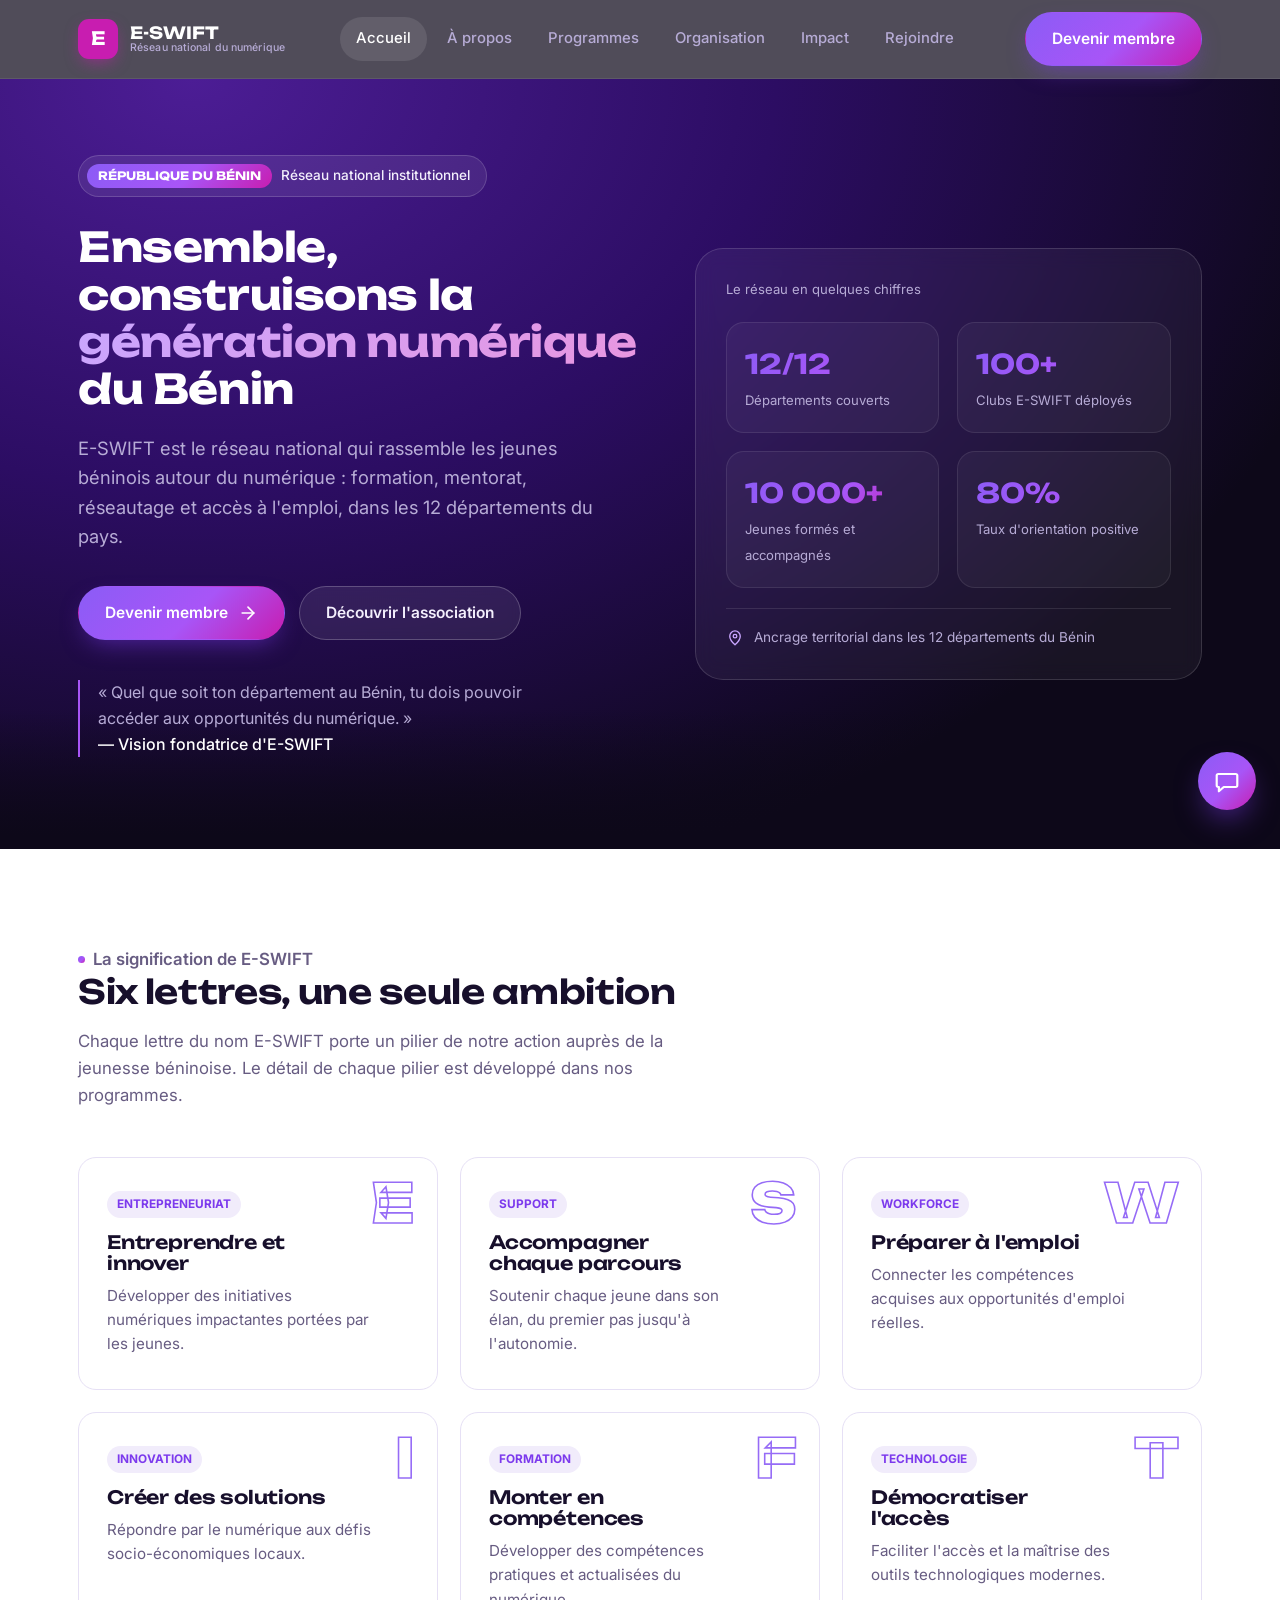
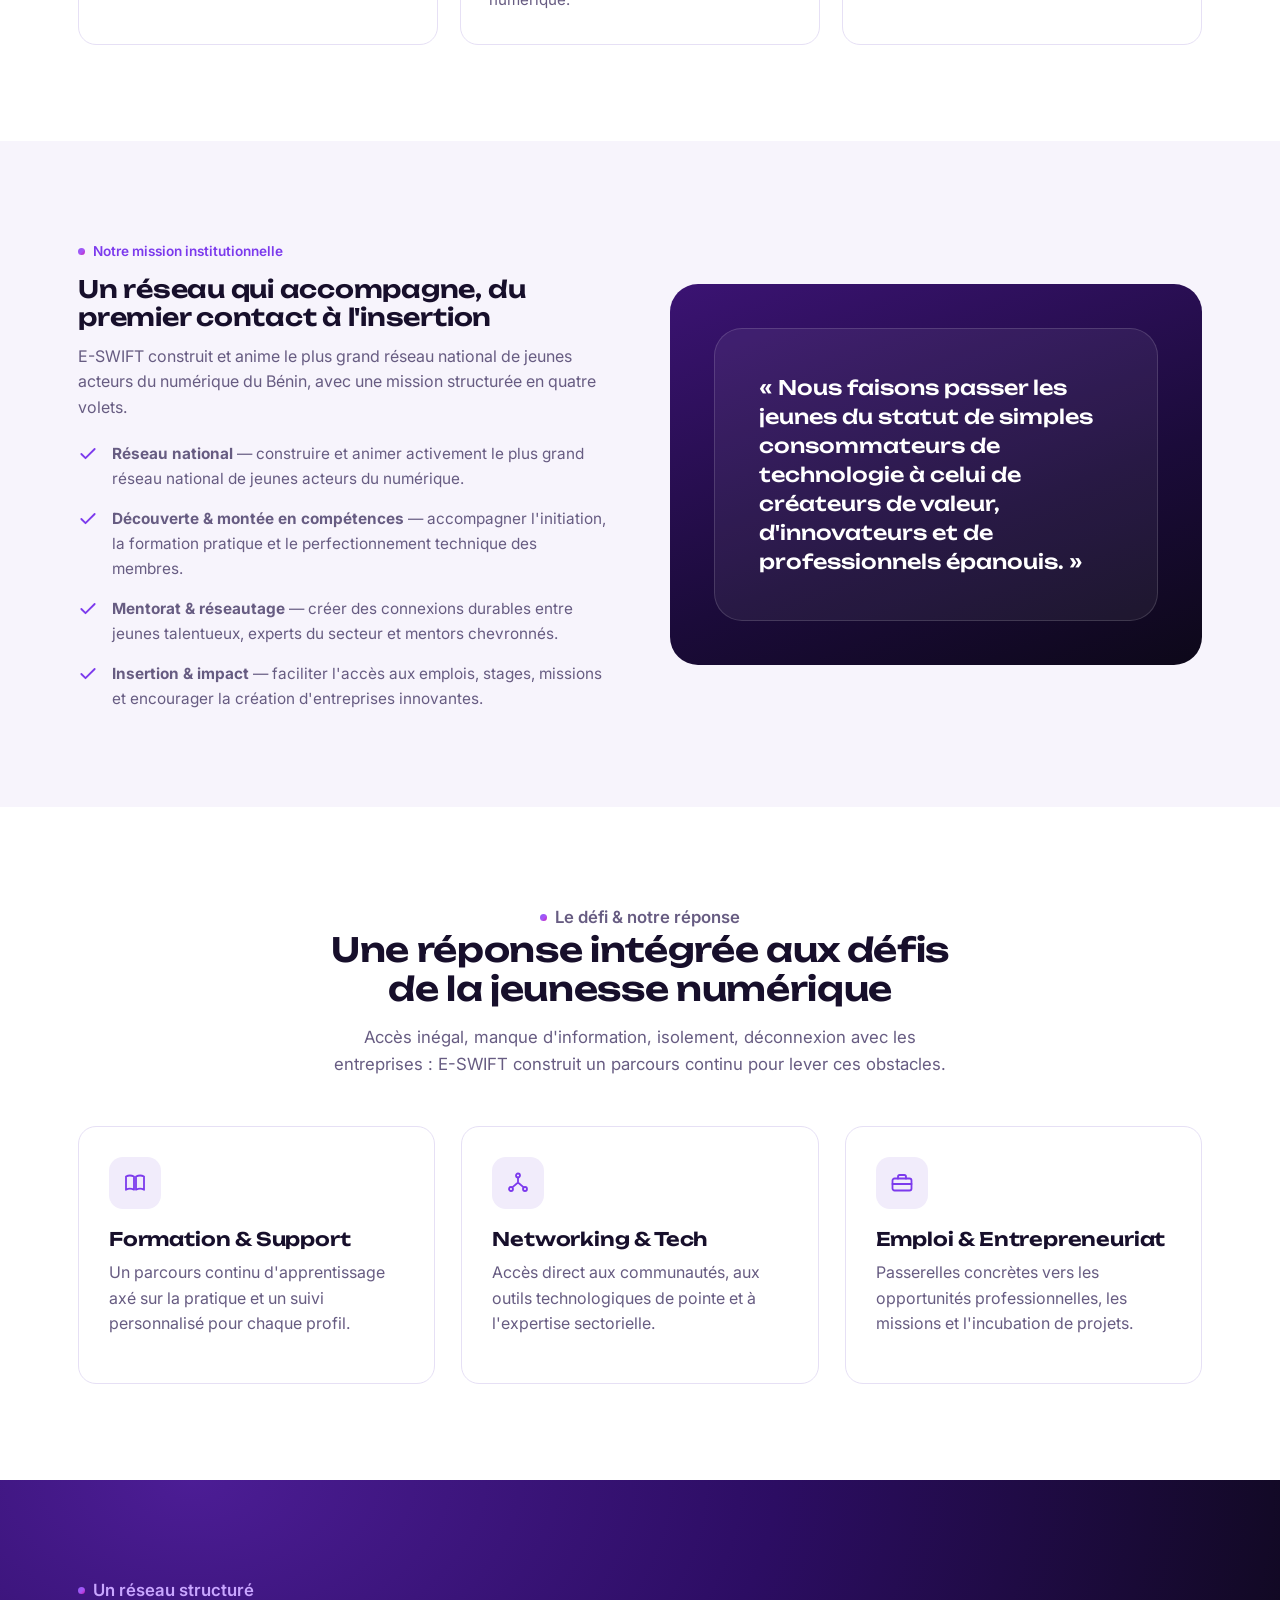
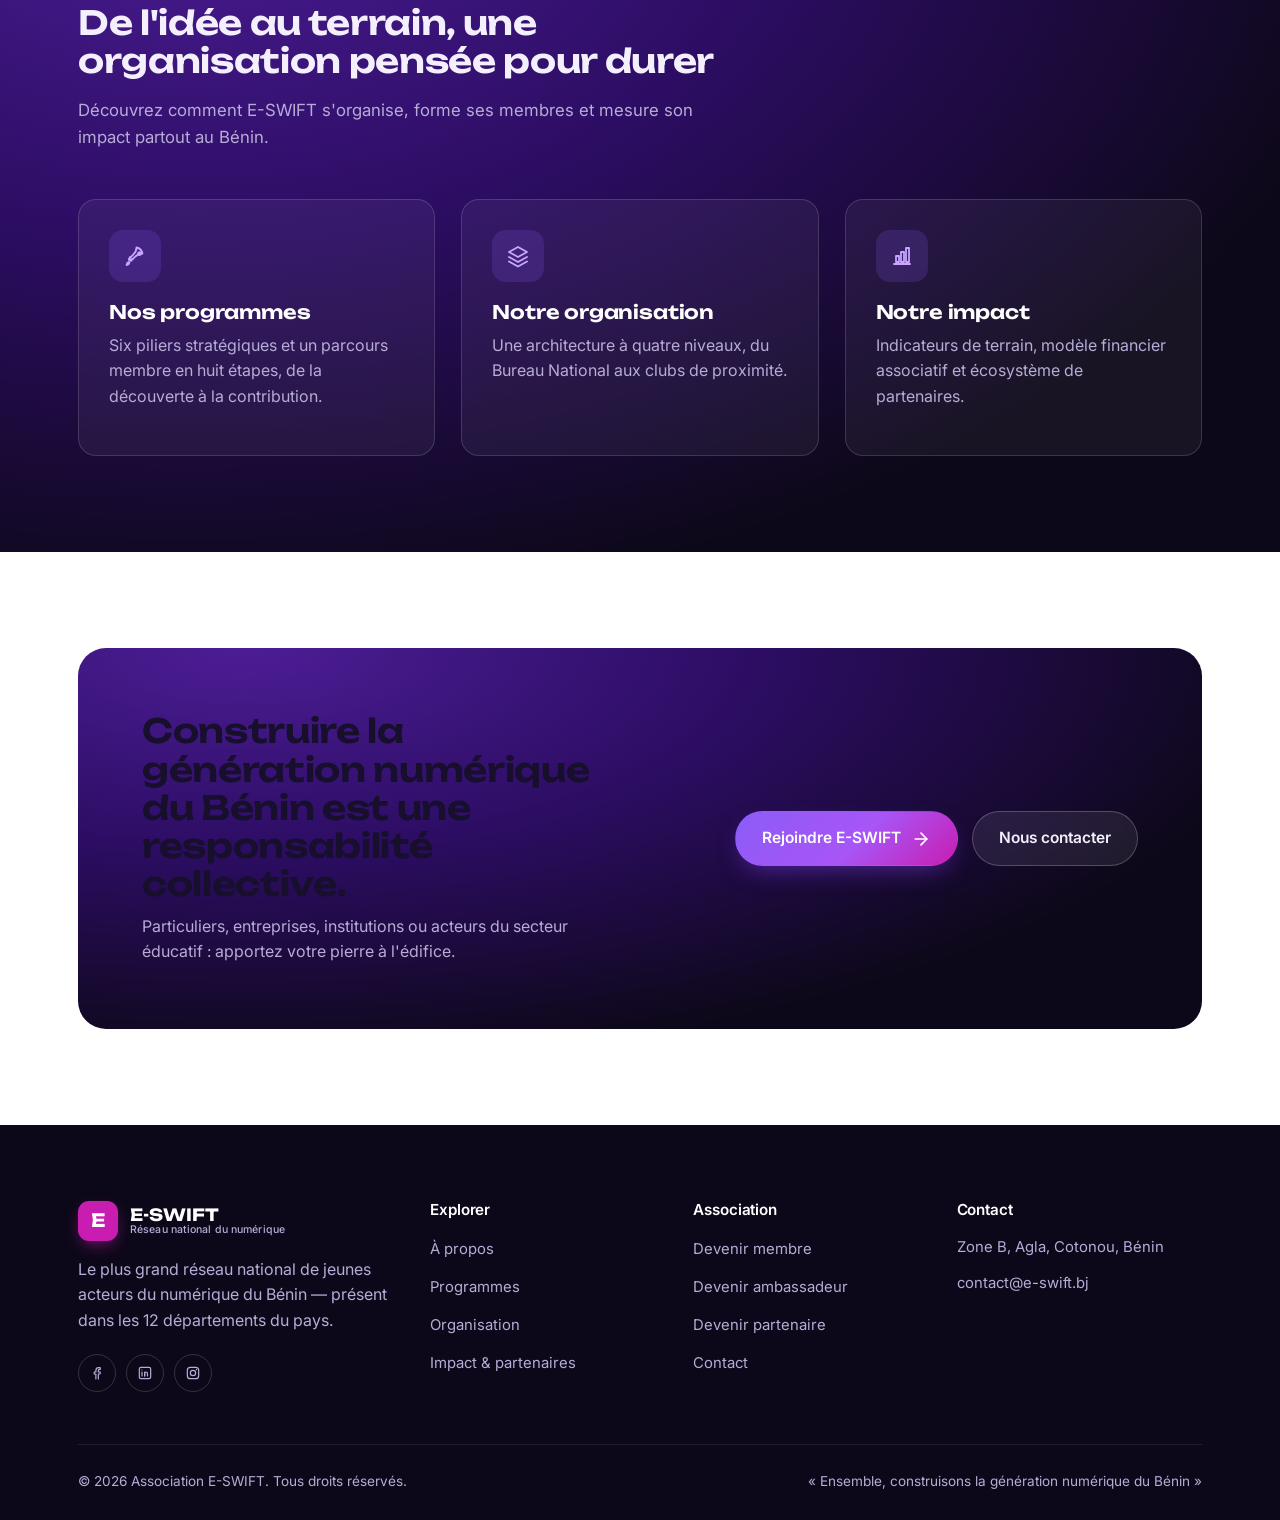
==== index.html @ 9f59d53b "Corrections: footer, contraste, icones, URLs propres, hero, retour-haut, monogrammes E-S-W-I-F-T, wi" ====
<!DOCTYPE html>
<html lang="fr">
<head>
<meta charset="UTF-8">
<meta name="viewport" content="width=device-width, initial-scale=1.0">
<title>Association E-SWIFT — Réseau national des jeunes du numérique au Bénin</title>
<meta name="description" content="E-SWIFT est le réseau national qui rassemble la jeunesse béninoise autour du numérique : formation, mentorat, réseautage et emploi dans les 12 départements du Bénin.">
<link rel="icon" href="data:image/svg+xml,<svg xmlns=%22http://www.w3.org/2000/svg%22 viewBox=%220 0 24 24%22><rect width=%2224%22 height=%2224%22 rx=%226%22 fill=%22%23C81DB0%22/><text x=%2212%22 y=%2217%22 font-size=%2214%22 font-family=%22Arial%22 font-weight=%22bold%22 fill=%22white%22 text-anchor=%22middle%22>E</text></svg>">
<link rel="stylesheet" href="/assets/css/styles.css">
<meta property="og:title" content="Association E-SWIFT — Réseau national des jeunes du numérique au Bénin">
<meta property="og:description" content="E-SWIFT est le réseau national qui rassemble la jeunesse béninoise autour du numérique : formation, mentorat, réseautage et emploi dans les 12 départements du Bénin.">
<meta property="og:type" content="website">
</head>
<body>
<a href="#main" class="skip-link">Aller au contenu</a>
<header class="site-header">
  <div class="container">
    <a href="/" class="brand" aria-label="Association E-SWIFT — accueil">
      <span class="brand-mark">E</span>
      <span class="brand-word">E-SWIFT<span>Réseau national du numérique</span></span>
    </a>
    <nav class="nav-desktop" aria-label="Navigation principale">
      <a href="/" class="active">Accueil</a>
      <a href="/a-propos/">À propos</a>
      <a href="/programmes/">Programmes</a>
      <a href="/organisation/">Organisation</a>
      <a href="/impact/">Impact</a>
      <a href="/rejoindre/">Rejoindre</a>
    </nav>
    <div class="header-actions">
      <a href="/rejoindre/" class="btn btn-primary desktop-only">Devenir membre</a>
      <button class="nav-toggle" aria-label="Ouvrir le menu" aria-expanded="false">
        <svg viewBox="0 0 24 24" fill="none" stroke="currentColor" stroke-width="2" stroke-linecap="round"><line x1="4" y1="7" x2="20" y2="7"/><line x1="4" y1="12" x2="20" y2="12"/><line x1="4" y1="17" x2="20" y2="17"/></svg>
      </button>
    </div>
  </div>
  <nav class="nav-mobile" aria-label="Navigation mobile">
      <a href="/" class="active">Accueil</a>
      <a href="/a-propos/">À propos</a>
      <a href="/programmes/">Programmes</a>
      <a href="/organisation/">Organisation</a>
      <a href="/impact/">Impact</a>
      <a href="/rejoindre/">Rejoindre</a>
      <a href="/rejoindre/" class="btn btn-primary btn-block">Devenir membre</a>
  </nav>
</header>
<main id="main">

<section class="hero">
  <div class="container">
    <div class="hero-inner">
      <div class="reveal is-visible">
        <div class="hero-kicker"><b>RÉPUBLIQUE DU BÉNIN</b> Réseau national institutionnel</div>
        <h1>Ensemble, construisons la <em>génération numérique</em> du Bénin</h1>
        <p class="hero-lede">E-SWIFT est le réseau national qui rassemble les jeunes béninois autour du numérique : formation, mentorat, réseautage et accès à l'emploi, dans les 12 départements du pays.</p>
        <div class="hero-cta">
          <a href="/rejoindre/" class="btn btn-primary">Devenir membre <svg viewBox="0 0 24 24" fill="none" stroke="currentColor" stroke-width="2" stroke-linecap="round" stroke-linejoin="round"><line x1="5" y1="12" x2="19" y2="12"/><polyline points="12 5 19 12 12 19"/></svg></a>
          <a href="/a-propos/" class="btn btn-on-dark">Découvrir l'association</a>
        </div>
        <p class="hero-quote">« Quel que soit ton département au Bénin, tu dois pouvoir accéder aux opportunités du numérique. »<br><strong>— Vision fondatrice d'E-SWIFT</strong></p>
      </div>
      <div class="hero-panel reveal">
        <p class="hero-panel-title">Le réseau en quelques chiffres</p>
        <div class="hero-stats">
          <div class="hero-stat"><b>12/12</b><span>Départements couverts</span></div>
          <div class="hero-stat"><b>100+</b><span>Clubs E-SWIFT déployés</span></div>
          <div class="hero-stat"><b>10 000+</b><span>Jeunes formés et accompagnés</span></div>
          <div class="hero-stat"><b>80%</b><span>Taux d'orientation positive</span></div>
        </div>
        <div class="hero-panel-foot"><svg viewBox="0 0 24 24" fill="none" stroke="currentColor" stroke-width="1.8" stroke-linecap="round" stroke-linejoin="round"><path d="M12 21s-7-6.2-7-11.5A7 7 0 0119 9.5C19 14.8 12 21 12 21z"/><circle cx="12" cy="9.5" r="2.4"/></svg> Ancrage territorial dans les 12 départements du Bénin</div>
      </div>
    </div>
  </div>
</section>

<section class="section-pad">
  <div class="container">
    <div class="section-head reveal">
      <p class="eyebrow">La signification de E-SWIFT</p>
      <h2>Six lettres, une seule ambition</h2>
      <p>Chaque lettre du nom E-SWIFT porte un pilier de notre action auprès de la jeunesse béninoise. Le détail de chaque pilier est développé dans nos programmes.</p>
    </div>
    <div class="pillars-grid">
      <div class="pillar-card reveal"><span class="pillar-letter">E</span><span class="pillar-tag">ENTREPRENEURIAT</span><h3>Entreprendre et innover</h3><p>Développer des initiatives numériques impactantes portées par les jeunes.</p></div>
      <div class="pillar-card reveal"><span class="pillar-letter">S</span><span class="pillar-tag">SUPPORT</span><h3>Accompagner chaque parcours</h3><p>Soutenir chaque jeune dans son élan, du premier pas jusqu'à l'autonomie.</p></div>
      <div class="pillar-card reveal"><span class="pillar-letter">W</span><span class="pillar-tag">WORKFORCE</span><h3>Préparer à l'emploi</h3><p>Connecter les compétences acquises aux opportunités d'emploi réelles.</p></div>
      <div class="pillar-card reveal"><span class="pillar-letter">I</span><span class="pillar-tag">INNOVATION</span><h3>Créer des solutions</h3><p>Répondre par le numérique aux défis socio-économiques locaux.</p></div>
      <div class="pillar-card reveal"><span class="pillar-letter">F</span><span class="pillar-tag">FORMATION</span><h3>Monter en compétences</h3><p>Développer des compétences pratiques et actualisées du numérique.</p></div>
      <div class="pillar-card reveal"><span class="pillar-letter">T</span><span class="pillar-tag">TECHNOLOGIE</span><h3>Démocratiser l'accès</h3><p>Faciliter l'accès et la maîtrise des outils technologiques modernes.</p></div>
    </div>
  </div>
</section>

<section class="section-pad bg-tint">
  <div class="container">
    <div class="feature-row">
      <div class="reveal">
        <p class="eyebrow">Notre mission institutionnelle</p>
        <h2>Un réseau qui accompagne, du premier contact à l'insertion</h2>
        <p class="text-muted">E-SWIFT construit et anime le plus grand réseau national de jeunes acteurs du numérique du Bénin, avec une mission structurée en quatre volets.</p>
        <ul class="feature-list">
          <li><svg viewBox="0 0 24 24" fill="none" stroke="currentColor" stroke-width="2.2" stroke-linecap="round" stroke-linejoin="round"><polyline points="20 6 9 17 4 12"/></svg><span><strong>Réseau national</strong> — construire et animer activement le plus grand réseau national de jeunes acteurs du numérique.</span></li>
          <li><svg viewBox="0 0 24 24" fill="none" stroke="currentColor" stroke-width="2.2" stroke-linecap="round" stroke-linejoin="round"><polyline points="20 6 9 17 4 12"/></svg><span><strong>Découverte &amp; montée en compétences</strong> — accompagner l'initiation, la formation pratique et le perfectionnement technique des membres.</span></li>
          <li><svg viewBox="0 0 24 24" fill="none" stroke="currentColor" stroke-width="2.2" stroke-linecap="round" stroke-linejoin="round"><polyline points="20 6 9 17 4 12"/></svg><span><strong>Mentorat &amp; réseautage</strong> — créer des connexions durables entre jeunes talentueux, experts du secteur et mentors chevronnés.</span></li>
          <li><svg viewBox="0 0 24 24" fill="none" stroke="currentColor" stroke-width="2.2" stroke-linecap="round" stroke-linejoin="round"><polyline points="20 6 9 17 4 12"/></svg><span><strong>Insertion &amp; impact</strong> — faciliter l'accès aux emplois, stages, missions et encourager la création d'entreprises innovantes.</span></li>
        </ul>
      </div>
      <div class="feature-visual reveal">
        <div class="callout" style="background:rgba(255,255,255,.06); border-color:rgba(255,255,255,.14);">
          <blockquote style="color:#fff;">« Nous faisons passer les jeunes du statut de simples consommateurs de technologie à celui de créateurs de valeur, d'innovateurs et de professionnels épanouis. »</blockquote>
        </div>
      </div>
    </div>
  </div>
</section>

<section class="section-pad">
  <div class="container">
    <div class="section-head center reveal" style="margin-left:auto;margin-right:auto;">
      <p class="eyebrow">Le défi &amp; notre réponse</p>
      <h2>Une réponse intégrée aux défis de la jeunesse numérique</h2>
      <p>Accès inégal, manque d'information, isolement, déconnexion avec les entreprises : E-SWIFT construit un parcours continu pour lever ces obstacles.</p>
    </div>
    <div class="grid grid-3">
      <div class="card reveal">
        <div class="icon-tile" style="background:var(--paper-tint-2);color:var(--violet);"><svg viewBox="0 0 24 24" fill="none" stroke="currentColor" stroke-width="1.8" stroke-linecap="round" stroke-linejoin="round"><path d="M3 5.5c2.4-1.3 5.3-1.3 8 0v13.2c-2.7-1.3-5.6-1.3-8 0V5.5z"/><path d="M21 5.5c-2.4-1.3-5.3-1.3-8 0v13.2c2.7-1.3 5.6-1.3 8 0V5.5z"/></svg></div>
        <h3>Formation &amp; Support</h3>
        <p class="text-muted">Un parcours continu d'apprentissage axé sur la pratique et un suivi personnalisé pour chaque profil.</p>
      </div>
      <div class="card reveal">
        <div class="icon-tile" style="background:var(--paper-tint-2);color:var(--violet);"><svg viewBox="0 0 24 24" fill="none" stroke="currentColor" stroke-width="1.8" stroke-linecap="round" stroke-linejoin="round"><circle cx="12" cy="4.5" r="2"/><circle cx="5" cy="18" r="2"/><circle cx="19" cy="18" r="2"/><path d="M12 6.5v5M12 11.5L6.3 16.4M12 11.5l5.7 4.9"/></svg></div>
        <h3>Networking &amp; Tech</h3>
        <p class="text-muted">Accès direct aux communautés, aux outils technologiques de pointe et à l'expertise sectorielle.</p>
      </div>
      <div class="card reveal">
        <div class="icon-tile" style="background:var(--paper-tint-2);color:var(--violet);"><svg viewBox="0 0 24 24" fill="none" stroke="currentColor" stroke-width="1.8" stroke-linecap="round" stroke-linejoin="round"><rect x="2.5" y="7.5" width="19" height="12" rx="2"/><path d="M8 7.5V5.8A1.8 1.8 0 019.8 4h4.4A1.8 1.8 0 0116 5.8V7.5"/><line x1="2.5" y1="13" x2="21.5" y2="13"/></svg></div>
        <h3>Emploi &amp; Entrepreneuriat</h3>
        <p class="text-muted">Passerelles concrètes vers les opportunités professionnelles, les missions et l'incubation de projets.</p>
      </div>
    </div>
  </div>
</section>

<section class="section-pad bg-dark">
  <div class="container">
    <div class="section-head on-dark reveal">
      <p class="eyebrow">Un réseau structuré</p>
      <h2>De l'idée au terrain, une organisation pensée pour durer</h2>
      <p>Découvrez comment E-SWIFT s'organise, forme ses membres et mesure son impact partout au Bénin.</p>
    </div>
    <div class="grid grid-3">
      <a href="/programmes/" class="card reveal" style="background:rgba(255,255,255,.05); border-color:rgba(255,255,255,.14);">
        <div class="icon-tile" style="background:rgba(139,92,246,.18); color:#C9A6FF;"><svg viewBox="0 0 24 24" fill="none" stroke="currentColor" stroke-width="1.8" stroke-linecap="round" stroke-linejoin="round"><path d="M13.5 3.5c3 .6 5.4 3 6 6-2.7 0-5.2 1-7.3 3.1L8 16.8l-2-2 4.2-4.2C12.4 8.6 13.5 6 13.5 3.5z"/><path d="M9 15l-3 1 1-3M15.5 8.5a1.4 1.4 0 102 2 1.4 1.4 0 00-2-2z"/><path d="M6 18c-1.3.3-2.2 1.4-2.5 3 1.6-.3 2.7-1.2 3-2.5"/></svg></div>
        <h3 style="color:#fff;">Nos programmes</h3>
        <p style="color:var(--text-on-dark-muted);">Six piliers stratégiques et un parcours membre en huit étapes, de la découverte à la contribution.</p>
      </a>
      <a href="/organisation/" class="card reveal" style="background:rgba(255,255,255,.05); border-color:rgba(255,255,255,.14);">
        <div class="icon-tile" style="background:rgba(139,92,246,.18); color:#C9A6FF;"><svg viewBox="0 0 24 24" fill="none" stroke="currentColor" stroke-width="1.8" stroke-linecap="round" stroke-linejoin="round"><polygon points="12 3 21 8 12 13 3 8 12 3"/><polyline points="3 13 12 18 21 13"/><polyline points="3 17.5 12 22.5 21 17.5"/></svg></div>
        <h3 style="color:#fff;">Notre organisation</h3>
        <p style="color:var(--text-on-dark-muted);">Une architecture à quatre niveaux, du Bureau National aux clubs de proximité.</p>
      </a>
      <a href="/impact/" class="card reveal" style="background:rgba(255,255,255,.05); border-color:rgba(255,255,255,.14);">
        <div class="icon-tile" style="background:rgba(139,92,246,.18); color:#C9A6FF;"><svg viewBox="0 0 24 24" fill="none" stroke="currentColor" stroke-width="1.8" stroke-linecap="round" stroke-linejoin="round"><line x1="4" y1="20" x2="20" y2="20"/><rect x="6" y="12" width="3" height="6"/><rect x="11" y="8" width="3" height="10"/><rect x="16" y="4" width="3" height="14"/></svg></div>
        <h3 style="color:#fff;">Notre impact</h3>
        <p style="color:var(--text-on-dark-muted);">Indicateurs de terrain, modèle financier associatif et écosystème de partenaires.</p>
      </a>
    </div>
  </div>
</section>

<section class="section-pad">
  <div class="container">
    <div class="cta-band reveal">
      <div>
        <h3>Construire la génération numérique du Bénin est une responsabilité collective.</h3>
        <p>Particuliers, entreprises, institutions ou acteurs du secteur éducatif : apportez votre pierre à l'édifice.</p>
      </div>
      <div class="cta-actions">
        <a href="/rejoindre/" class="btn btn-primary">Rejoindre E-SWIFT <svg viewBox="0 0 24 24" fill="none" stroke="currentColor" stroke-width="2" stroke-linecap="round" stroke-linejoin="round"><line x1="5" y1="12" x2="19" y2="12"/><polyline points="12 5 19 12 12 19"/></svg></a>
        <a href="/rejoindre/#contact" class="btn btn-on-dark">Nous contacter</a>
      </div>
    </div>
  </div>
</section>

</main>
<footer class="site-footer">
  <div class="container">
    <div class="footer-grid">
      <div class="footer-brand">
        <div class="brand">
          <span class="brand-mark">E</span>
          <span class="brand-word">E-SWIFT<span>Réseau national du numérique</span></span>
        </div>
        <p>Le plus grand réseau national de jeunes acteurs du numérique du Bénin — présent dans les 12 départements du pays.</p>
        <div class="footer-social">
          <a href="#" aria-label="Facebook"><svg viewBox="0 0 24 24" fill="none" stroke="currentColor" stroke-width="1.8" stroke-linecap="round" stroke-linejoin="round"><path d="M14 21v-7.5h2.5l.5-3H14V8.2c0-1 .3-1.7 1.8-1.7H17V4.1c-.3 0-1.3-.1-2.5-.1-2.5 0-4.2 1.5-4.2 4.3v2.2H7.8v3H10.3V21"/></svg></a>
          <a href="#" aria-label="LinkedIn"><svg viewBox="0 0 24 24" fill="none" stroke="currentColor" stroke-width="1.8" stroke-linecap="round" stroke-linejoin="round"><rect x="3.5" y="3.5" width="17" height="17" rx="2.5"/><line x1="7.5" y1="10.5" x2="7.5" y2="16.5"/><circle cx="7.5" cy="7.3" r=".2" fill="currentColor"/><path d="M11.5 16.5v-3.6c0-1.5.9-2.4 2.2-2.4s2 .9 2 2.4v3.6"/><line x1="11.5" y1="10.5" x2="11.5" y2="16.5"/></svg></a>
          <a href="#" aria-label="Instagram"><svg viewBox="0 0 24 24" fill="none" stroke="currentColor" stroke-width="1.8"><rect x="3.5" y="3.5" width="17" height="17" rx="4.5"/><circle cx="12" cy="12" r="4"/><circle cx="17.2" cy="6.8" r="1" fill="currentColor" stroke="none"/></svg></a>
        </div>
      </div>
      <div class="footer-col">
        <h4>Explorer</h4>
        <ul>
          <li><a href="/a-propos/">À propos</a></li>
          <li><a href="/programmes/">Programmes</a></li>
          <li><a href="/organisation/">Organisation</a></li>
          <li><a href="/impact/">Impact &amp; partenaires</a></li>
        </ul>
      </div>
      <div class="footer-col">
        <h4>Association</h4>
        <ul>
          <li><a href="/rejoindre/">Devenir membre</a></li>
          <li><a href="/rejoindre/#ambassadeur">Devenir ambassadeur</a></li>
          <li><a href="/rejoindre/#partenaires">Devenir partenaire</a></li>
          <li><a href="/rejoindre/#contact">Contact</a></li>
        </ul>
      </div>
      <div class="footer-col">
        <h4>Contact</h4>
        <ul>
          <li class="muted">Zone B, Agla, Cotonou, Bénin</li>
          <li class="muted">contact@e-swift.bj</li>
        </ul>
      </div>
    </div>
    <div class="footer-bottom">
      <span>© <span data-year></span> Association E-SWIFT. Tous droits réservés.</span>
      <span>« Ensemble, construisons la génération numérique du Bénin »</span>
    </div>
  </div>
</footer>
<button id="back-to-top" class="back-to-top" aria-label="Retour en haut de page">
  <svg viewBox="0 0 24 24" fill="none" stroke="currentColor" stroke-width="2.2" stroke-linecap="round" stroke-linejoin="round"><line x1="12" y1="19" x2="12" y2="5"/><polyline points="6 11 12 5 18 11"/></svg>
</button>
<button id="support-launcher" class="support-launcher" aria-label="Ouvrir l'assistant du site" aria-expanded="false">
  <svg viewBox="0 0 24 24" fill="none" stroke="currentColor" stroke-width="2" stroke-linecap="round" stroke-linejoin="round"><path d="M4 5.5h16a1.5 1.5 0 011.5 1.5v9a1.5 1.5 0 01-1.5 1.5H9l-4.5 4v-4H4A1.5 1.5 0 012.5 16V7A1.5 1.5 0 014 5.5z"/></svg>
</button>
<div id="support-panel" class="support-panel" role="dialog" aria-label="Assistant du site E-SWIFT">
  <div class="support-head">
    <span class="brand-mark">E</span>
    <div>
      <div class="support-head-title">Assistant E-SWIFT</div>
      <div class="support-head-sub">Propulsé par Claude · répond sur le site</div>
    </div>
    <button id="support-close" class="support-close" aria-label="Fermer l'assistant">
      <svg viewBox="0 0 24 24" fill="none" stroke="currentColor" stroke-width="2.4" stroke-linecap="round"><line x1="5" y1="5" x2="19" y2="19"/><line x1="19" y1="5" x2="5" y2="19"/></svg>
    </button>
  </div>
  <div id="support-body" class="support-body">
    <div class="support-msg bot">Bonjour ! Je suis l'assistant du site E-SWIFT. Posez-moi vos questions sur l'association, les programmes ou l'adhésion.</div>
  </div>
  <form id="support-form" class="support-foot">
    <input id="support-input" type="text" placeholder="Écrivez votre question…" autocomplete="off">
    <button type="submit" class="support-send" aria-label="Envoyer">
      <svg viewBox="0 0 24 24" fill="none" stroke="currentColor" stroke-width="2.2" stroke-linecap="round" stroke-linejoin="round"><line x1="4" y1="12" x2="20" y2="12"/><polyline points="14 6 20 12 14 18"/></svg>
    </button>
  </form>
</div>
<script src="/assets/js/main.js"></script>
</body>
</html>
---- assets/css/styles.css ----
/* ===================================================================
   ASSOCIATION E-SWIFT — Design system
   Palette dérivée de l'identité existante (dégradé violet/pourpre des
   supports officiels + magenta du logo). Typo : Unbounded (display)
   + Inter (texte courant).
=================================================================== */

@import url('https://fonts.googleapis.com/css2?family=Unbounded:wght@500;600;700;800&family=Inter:wght@400;500;600;700;800&display=swap');

:root{
  /* Brand */
  --ink:            #0D0819;
  --ink-soft:       #150E29;
  --ink-line:       #2A2145;
  --violet:         #7C3AED;
  --violet-2:       #8B5CF6;
  --purple:         #A855F7;
  --magenta:        #C81DB0;

  /* Surfaces */
  --paper:          #FFFFFF;
  --paper-tint:     #F7F4FC;
  --paper-tint-2:   #F1ECFB;
  --line:           #E6E0F5;

  /* Text */
  --text:           #170F2B;
  --text-muted:     #675C82;
  --text-on-dark:   #F3EFFC;
  --text-on-dark-muted: #B7ACD6;

  /* Gradients */
  --grad-brand: linear-gradient(135deg, var(--violet-2) 0%, var(--purple) 55%, var(--magenta) 100%);
  --grad-dark:  radial-gradient(120% 140% at 15% 0%, #4C1D95 0%, #2C0D63 38%, #0D0819 78%);
  --grad-dark-2: linear-gradient(160deg, #3B1373 0%, #1B0B3A 60%, #0D0819 100%);

  /* Shape / motion */
  --radius-s: 10px;
  --radius-m: 18px;
  --radius-l: 28px;
  --ease: cubic-bezier(.22,.61,.36,1);

  --container: 1180px;
}

*, *::before, *::after{ box-sizing: border-box; }
html{ scroll-behavior: smooth; }

@media (prefers-reduced-motion: reduce){
  html{ scroll-behavior: auto; }
  *, *::before, *::after{ animation-duration: 0.001ms !important; animation-iteration-count: 1 !important; transition-duration: 0.001ms !important; }
}

body{
  margin: 0;
  font-family: 'Inter', -apple-system, BlinkMacSystemFont, 'Segoe UI', sans-serif;
  color: var(--text);
  background: var(--paper);
  line-height: 1.6;
  -webkit-font-smoothing: antialiased;
}

h1,h2,h3,h4{
  font-family: 'Unbounded', 'Inter', sans-serif;
  line-height: 1.15;
  margin: 0 0 .5em;
  letter-spacing: -0.01em;
  color: var(--text);
}
h1{ font-weight: 700; }
h2{ font-weight: 600; }
h3{ font-weight: 600; }

p{ margin: 0 0 1em; }
a{ color: inherit; text-decoration: none; }
img{ max-width: 100%; display: block; }
svg{ max-width: 100%; }
ul{ margin:0; padding:0; list-style:none; }
button{ font-family: inherit; }

.container{
  width: 100%;
  max-width: var(--container);
  margin: 0 auto;
  padding: 0 28px;
}

::selection{ background: var(--purple); color: #fff; }

:focus-visible{
  outline: 2px solid var(--violet-2);
  outline-offset: 3px;
  border-radius: 4px;
}

/* ---------- Type scale ---------- */
.eyebrow{
  display: inline-flex;
  align-items: center;
  gap: 8px;
  font-family: 'Inter', sans-serif;
  font-weight: 600;
  font-size: .85rem;
  color: var(--violet);
  margin-bottom: 14px;
}
.eyebrow::before{
  content: "";
  width: 7px; height: 7px;
  border-radius: 50%;
  background: var(--grad-brand);
  flex: none;
}

.section-head{
  max-width: 640px;
  margin-bottom: 48px;
}
.section-head.center{ margin-left: auto; margin-right: auto; text-align: center; }
.section-head h2{ font-size: clamp(1.8rem, 2.6vw, 2.5rem); }
.section-head p{ color: var(--text-muted); font-size: 1.05rem; margin: 0; }

.section-head.on-dark h2{ color: var(--text-on-dark); }
.section-head.on-dark p{ color: var(--text-on-dark-muted); }
.section-head.on-dark .eyebrow{ color: #C9A6FF; }

section{ position: relative; }
.section-pad{ padding: 96px 0; }
@media (max-width: 720px){ .section-pad{ padding: 64px 0; } }

.bg-tint{ background: var(--paper-tint); }
.bg-dark{ background: var(--grad-dark); color: var(--text-on-dark); }
.bg-dark2{ background: var(--grad-dark-2); color: var(--text-on-dark); }

/* ---------- Buttons ---------- */
.btn{
  display: inline-flex;
  align-items: center;
  justify-content: center;
  gap: 10px;
  padding: 14px 26px;
  border-radius: 999px;
  font-weight: 600;
  font-size: .97rem;
  border: 1px solid transparent;
  cursor: pointer;
  transition: transform .25s var(--ease), box-shadow .25s var(--ease), background .25s var(--ease), color .25s var(--ease), border-color .25s var(--ease);
  white-space: nowrap;
}
.btn-primary{
  background: var(--grad-brand);
  color: #fff;
  box-shadow: 0 10px 24px -8px rgba(124,58,237,.55);
}
.btn-primary:hover{ transform: translateY(-2px); box-shadow: 0 14px 30px -8px rgba(124,58,237,.65); }

.btn-ghost{
  background: transparent;
  color: var(--text);
  border-color: var(--line);
}
.btn-ghost:hover{ border-color: var(--violet-2); color: var(--violet); }

.btn-on-dark{
  background: rgba(255,255,255,.08);
  color: var(--text-on-dark);
  border-color: rgba(255,255,255,.22);
  backdrop-filter: blur(6px);
}
.btn-on-dark:hover{ background: rgba(255,255,255,.16); border-color: rgba(255,255,255,.4); }

.btn-block{ width: 100%; }
.btn svg{ width: 16px; height: 16px; flex: none; }

/* Filet de sécurité global : toute icône SVG non explicitement dimensionnée
   ailleurs reste petite plutôt que de s'étirer à pleine largeur. */
svg:not([width]){ width: 20px; height: 20px; }

/* =========================================================
   HEADER
========================================================= */
.site-header{
  position: sticky;
  top: 0;
  z-index: 100;
  background: rgba(13,8,25,.72);
  backdrop-filter: blur(14px) saturate(140%);
  border-bottom: 1px solid rgba(255,255,255,.08);
}
.site-header .container{
  display: flex;
  align-items: center;
  justify-content: space-between;
  height: 78px;
}

.brand{
  display: flex;
  align-items: center;
  gap: 12px;
}
.brand-mark{
  width: 40px; height: 40px;
  border-radius: 11px;
  background: var(--magenta);
  color: #fff;
  display: grid;
  place-items: center;
  font-family: 'Unbounded', sans-serif;
  font-weight: 700;
  font-size: 1.15rem;
  flex: none;
  box-shadow: 0 6px 16px -4px rgba(200,29,176,.6);
}
.brand-word{
  font-family: 'Unbounded', sans-serif;
  font-weight: 700;
  font-size: 1.05rem;
  color: #fff;
  line-height: 1.1;
}
.brand-word span{
  display: block;
  font-family: 'Inter', sans-serif;
  font-weight: 500;
  font-size: .66rem;
  color: var(--text-on-dark-muted);
  letter-spacing: .01em;
}

.nav-desktop{
  display: flex;
  align-items: center;
  gap: 4px;
}
.nav-desktop a{
  padding: 10px 16px;
  border-radius: 999px;
  font-size: .93rem;
  font-weight: 500;
  color: var(--text-on-dark-muted);
  transition: background .2s var(--ease), color .2s var(--ease);
}
.nav-desktop a:hover{ color: #fff; background: rgba(255,255,255,.08); }
.nav-desktop a.active{ color: #fff; background: rgba(255,255,255,.1); }

.header-actions{ display: flex; align-items: center; gap: 10px; }

.nav-toggle{
  display: none;
  width: 44px; height: 44px;
  border-radius: 10px;
  border: 1px solid rgba(255,255,255,.2);
  background: rgba(255,255,255,.06);
  color: #fff;
  align-items: center;
  justify-content: center;
  cursor: pointer;
}
.nav-toggle svg{ width: 20px; height: 20px; }

.nav-mobile{
  display: none;
  flex-direction: column;
  gap: 2px;
  padding: 10px 28px 22px;
  background: var(--ink);
  border-bottom: 1px solid rgba(255,255,255,.08);
}
.nav-mobile a{
  padding: 13px 6px;
  font-size: 1rem;
  color: var(--text-on-dark-muted);
  border-bottom: 1px solid rgba(255,255,255,.06);
}
.nav-mobile a.active, .nav-mobile a:hover{ color: #fff; }
.nav-mobile .btn{ margin-top: 14px; }

body.nav-open .nav-mobile{ display: flex; }

@media (max-width: 940px){
  .nav-desktop{ display: none; }
  .header-actions .btn-primary.desktop-only{ display: none; }
  .nav-toggle{ display: inline-flex; }
}

/* =========================================================
   FOOTER
========================================================= */
.site-footer{
  background: var(--ink);
  color: var(--text-on-dark-muted);
  padding: 76px 0 28px;
}
.footer-grid{
  display: grid;
  grid-template-columns: 1.4fr 1fr 1fr 1.1fr;
  gap: 40px;
  padding-bottom: 52px;
  border-bottom: 1px solid rgba(255,255,255,.09);
}
.footer-brand p{ color: var(--text-on-dark-muted); max-width: 320px; margin-top: 16px; }
.footer-social{ display: flex; gap: 10px; margin-top: 20px; }
.footer-social a{
  width: 38px; height: 38px;
  border-radius: 50%;
  border: 1px solid rgba(255,255,255,.16);
  display: grid; place-items: center;
  transition: background .2s var(--ease), border-color .2s var(--ease);
}
.footer-social a:hover{ background: rgba(255,255,255,.1); border-color: rgba(255,255,255,.3); }
.footer-social svg{ width: 16px; height: 16px; }

.footer-col h4{
  color: #fff;
  font-family: 'Inter', sans-serif;
  font-weight: 600;
  font-size: .95rem;
  margin-bottom: 18px;
}
.footer-col ul{ display: flex; flex-direction: column; gap: 12px; }
.footer-col a{ font-size: .93rem; transition: color .2s; }
.footer-col a:hover{ color: #fff; }
.footer-col li.muted{ font-size: .93rem; }

.footer-bottom{
  display: flex;
  justify-content: space-between;
  align-items: center;
  flex-wrap: wrap;
  gap: 12px;
  padding-top: 26px;
  font-size: .85rem;
}

@media (max-width: 860px){
  .footer-grid{ grid-template-columns: 1fr 1fr; }
}
@media (max-width: 560px){
  .footer-grid{ grid-template-columns: 1fr; gap: 32px; }
}

/* =========================================================
   HERO
========================================================= */
.hero{
  background: var(--grad-dark);
  color: var(--text-on-dark);
  padding: 76px 0 0;
  overflow: hidden;
  position: relative;
}
.hero::after{
  content:"";
  position:absolute; inset:auto 0 0 0; height: 140px;
  background: linear-gradient(180deg, transparent, var(--ink) 90%);
  pointer-events:none;
}
.hero-inner{
  display: grid;
  grid-template-columns: 1.05fr .95fr;
  gap: 56px;
  align-items: center;
  padding-bottom: 76px;
  position: relative;
  z-index: 1;
}
.hero-kicker{
  display: inline-flex;
  align-items: center;
  gap: 9px;
  padding: 8px 16px 8px 8px;
  border-radius: 999px;
  background: rgba(255,255,255,.08);
  border: 1px solid rgba(255,255,255,.16);
  font-size: .85rem;
  font-weight: 500;
  margin-bottom: 26px;
}
.hero-kicker b{
  background: var(--grad-brand);
  color: #fff;
  border-radius: 999px;
  padding: 3px 11px;
  font-family:'Unbounded',sans-serif;
  font-size: .72rem;
}
.hero h1{
  font-size: clamp(2rem, 3.2vw, 3rem);
  margin-bottom: 22px;
  color: #fff;
}
.hero h1 em{
  font-style: normal;
  background: linear-gradient(135deg, #C9A6FF 0%, #E896E0 100%);
  -webkit-background-clip: text;
  background-clip: text;
  color: transparent;
}
.hero-lede{
  font-size: 1.15rem;
  color: var(--text-on-dark-muted);
  max-width: 520px;
  margin-bottom: 34px;
}
.hero-cta{ display: flex; gap: 14px; flex-wrap: wrap; margin-bottom: 40px; }
@media (max-width: 620px){
  .hero-cta, .cta-actions{ flex-direction: column; align-items: stretch; }
  .hero-cta .btn, .cta-actions .btn{ width: 100%; }
}
.hero-quote{
  font-size: 1rem;
  padding-left: 18px;
  border-left: 2px solid var(--purple);
  color: var(--text-on-dark-muted);
  max-width: 480px;
}
.hero-quote strong{ color: #fff; font-weight: 500; }

.hero-panel{
  position: relative;
  background: rgba(255,255,255,.05);
  border: 1px solid rgba(255,255,255,.14);
  border-radius: var(--radius-l);
  padding: 30px;
  backdrop-filter: blur(10px);
}
.hero-panel-title{
  font-size: .82rem;
  color: var(--text-on-dark-muted);
  margin-bottom: 22px;
}
.hero-stats{
  display: grid;
  grid-template-columns: 1fr 1fr;
  gap: 18px;
}
.hero-stat{
  background: rgba(255,255,255,.04);
  border: 1px solid rgba(255,255,255,.09);
  border-radius: var(--radius-m);
  padding: 20px 18px;
}
.hero-stat b{
  display: block;
  font-family:'Unbounded',sans-serif;
  font-size: 1.7rem;
  background: var(--grad-brand);
  -webkit-background-clip: text; background-clip: text; color: transparent;
}
.hero-stat span{ font-size: .82rem; color: var(--text-on-dark-muted); }
.hero-panel-foot{
  margin-top: 20px;
  padding-top: 18px;
  border-top: 1px solid rgba(255,255,255,.1);
  font-size: .85rem;
  color: var(--text-on-dark-muted);
  display:flex; align-items:center; gap:10px;
}
.hero-panel-foot svg{ width: 18px; height: 18px; flex: none; color: #C9A6FF; }

@media (max-width: 940px){
  .hero-inner{ grid-template-columns: 1fr; }
}

/* Page hero (inner pages) — shorter */
.page-hero{
  background: var(--grad-dark);
  color: var(--text-on-dark);
  padding: 64px 0 88px;
}
.page-hero .eyebrow{ color: #C9A6FF; }
.page-hero h1{ font-size: clamp(2.1rem, 3.4vw, 3rem); max-width: 780px; }
.page-hero p{ color: var(--text-on-dark-muted); font-size: 1.08rem; max-width: 620px; margin:0; }
.page-hero-crumb{ font-size: .85rem; color: var(--text-on-dark-muted); margin-bottom: 18px; display:flex; gap:8px; align-items:center; }
.page-hero-crumb a:hover{ color:#fff; }
.page-hero-crumb svg{ width: 12px; height: 12px; flex: none; }

/* =========================================================
   CARDS / GRIDS
========================================================= */
.grid{ display: grid; gap: 26px; }
.grid-2{ grid-template-columns: 1fr 1fr; }
.grid-3{ grid-template-columns: repeat(3, 1fr); }
.grid-4{ grid-template-columns: repeat(4, 1fr); }
@media (max-width: 940px){ .grid-3{ grid-template-columns: 1fr 1fr; } .grid-4{ grid-template-columns: 1fr 1fr; } }
@media (max-width: 620px){ .grid-2, .grid-3, .grid-4{ grid-template-columns: 1fr; } }

.card{
  background: var(--paper);
  border: 1px solid var(--line);
  border-radius: var(--radius-m);
  padding: 30px;
  transition: transform .25s var(--ease), box-shadow .25s var(--ease), border-color .25s var(--ease);
}
.card:hover{ transform: translateY(-4px); box-shadow: 0 20px 40px -20px rgba(76,29,149,.28); border-color: #d9cdf5; }

/* Sécurité de contraste : toute carte posée sur un fond sombre doit forcer un texte clair */
.bg-dark .card, .bg-dark2 .card, .hero .card, .page-hero .card{
  color: var(--text-on-dark);
}
.bg-dark .card h3, .bg-dark2 .card h3, .hero .card h3, .page-hero .card h3,
.bg-dark .card h4, .bg-dark2 .card h4, .hero .card h4, .page-hero .card h4{
  color: #fff;
}
.bg-dark .card p, .bg-dark2 .card p, .hero .card p, .page-hero .card p,
.bg-dark .card .text-muted, .bg-dark2 .card .text-muted{
  color: var(--text-on-dark-muted);
}

.icon-tile{
  width: 52px; height: 52px;
  border-radius: 14px;
  display: grid; place-items: center;
  margin-bottom: 20px;
  flex: none;
  overflow: hidden;
}
.icon-tile svg{ width: 24px; height: 24px; }
.icon-tile svg[aria-label^="Pictogramme lettre"]{ width: 52px; height: 52px; }

/* Pillar letter blocks (E S W I F T) */
.pillars-grid{
  display: grid;
  grid-template-columns: repeat(3, 1fr);
  gap: 22px;
}
@media (max-width: 860px){ .pillars-grid{ grid-template-columns: 1fr 1fr; } }
@media (max-width: 560px){ .pillars-grid{ grid-template-columns: 1fr; } }

.pillar-card{
  background: var(--paper);
  border: 1px solid var(--line);
  border-radius: var(--radius-m);
  padding: 32px 28px;
  position: relative;
  overflow: hidden;
  transition: transform .25s var(--ease), box-shadow .25s var(--ease);
}
.pillar-card:hover{ transform: translateY(-4px); box-shadow: 0 24px 44px -22px rgba(76,29,149,.3); }
.pillar-letter{
  font-family:'Unbounded',sans-serif;
  font-weight: 800;
  font-size: 3.4rem;
  line-height: 1;
  color: transparent;
  -webkit-text-stroke: 1.6px var(--violet-2);
  opacity: .9;
  position: absolute;
  top: 18px; right: 22px;
  user-select: none;
}
.pillar-card h3{ font-size: 1.15rem; max-width: 75%; margin-bottom: 10px; }
.pillar-card p{ color: var(--text-muted); font-size: .95rem; margin: 0; max-width: 88%; }
.pillar-tag{
  display:inline-block;
  font-size: .74rem;
  font-weight: 700;
  color: var(--violet);
  background: var(--paper-tint-2);
  padding: 4px 10px;
  border-radius: 999px;
  margin-bottom: 14px;
}

/* Numbered steps (journey / roadmap) */
.steps{
  display: grid;
  grid-template-columns: repeat(4, 1fr);
  gap: 22px;
}
@media (max-width: 940px){ .steps{ grid-template-columns: 1fr 1fr; } }
@media (max-width: 560px){ .steps{ grid-template-columns: 1fr; } }
.step{
  position: relative;
  padding: 26px 22px 22px;
  border-radius: var(--radius-m);
  background: var(--paper-tint);
  border: 1px solid var(--line);
}
.step-num{
  font-family:'Unbounded',sans-serif;
  font-weight: 700;
  font-size: .82rem;
  color: #fff;
  background: var(--grad-brand);
  width: 34px; height: 34px;
  border-radius: 10px;
  display: grid; place-items: center;
  margin-bottom: 16px;
}
.step h4{ font-size: 1rem; margin-bottom: 6px; font-family:'Inter',sans-serif; font-weight:700;}
.step p{ font-size: .9rem; color: var(--text-muted); margin: 0; }

.steps.on-dark .step{ background: rgba(255,255,255,.05); border-color: rgba(255,255,255,.12); }
.steps.on-dark .step p{ color: var(--text-on-dark-muted); }
.steps.on-dark .step h4{ color: #fff; }
.bg-dark .step, .bg-dark2 .step{ background: rgba(255,255,255,.05); border-color: rgba(255,255,255,.14); }
.bg-dark .step h4, .bg-dark2 .step h4{ color: #fff; }
.bg-dark .step p, .bg-dark2 .step p{ color: var(--text-on-dark-muted); }

/* Stat strip */
.stat-strip{
  display: grid;
  grid-template-columns: repeat(4,1fr);
  gap: 1px;
  background: var(--ink-line);
  border-radius: var(--radius-l);
  overflow: hidden;
}
.stat-strip .stat{
  background: var(--ink-soft);
  padding: 38px 26px;
  text-align: left;
}
.stat b{
  display:block;
  font-family:'Unbounded',sans-serif;
  font-size: clamp(1.8rem,3vw,2.4rem);
  background: var(--grad-brand);
  -webkit-background-clip: text; background-clip:text; color: transparent;
  margin-bottom: 6px;
}
.stat span{ font-size: .88rem; color: var(--text-on-dark-muted); }
@media (max-width: 860px){ .stat-strip{ grid-template-columns: 1fr 1fr; } }
@media (max-width: 560px){ .stat-strip{ grid-template-columns: 1fr; } }

/* Org levels (architecture) */
.org-levels{ display:flex; flex-direction:column; gap:16px; }
.org-level{
  display:grid;
  grid-template-columns: 64px 1fr 1.3fr;
  gap: 24px;
  align-items:center;
  padding: 24px;
  border-radius: var(--radius-m);
  border: 1px solid var(--line);
  background: var(--paper);
}
.org-level .lv-num{
  font-family:'Unbounded',sans-serif;
  font-weight:700;
  font-size:1.3rem;
  color:#fff;
  width:56px;height:56px;border-radius:16px;
  display:grid;place-items:center;
  background: var(--grad-brand);
}
.org-level h4{ font-size:1.05rem; margin-bottom:4px; }
.org-level p{ margin:0; color:var(--text-muted); font-size:.92rem; }
.bg-dark .org-level, .bg-dark2 .org-level{ background: rgba(255,255,255,.05); border-color: rgba(255,255,255,.14); }
.bg-dark .org-level h4, .bg-dark2 .org-level h4{ color:#fff; }
.bg-dark .org-level p, .bg-dark2 .org-level p{ color: var(--text-on-dark-muted); }
.org-connector{ width:2px; height:16px; background:var(--line); margin-left:52px; }
@media (max-width: 760px){
  .org-level{ grid-template-columns: 1fr; text-align:left; }
  .org-connector{ display:none; }
}

/* Table */
.table-wrap{
  border: 1px solid var(--line);
  border-radius: var(--radius-m);
  overflow: hidden;
  overflow-x: auto;
}
table{ width: 100%; border-collapse: collapse; min-width: 620px; }
thead th{
  text-align: left;
  font-family:'Inter',sans-serif;
  font-weight: 600;
  font-size: .84rem;
  color: #fff;
  background: var(--ink);
  padding: 16px 22px;
}
tbody td{
  padding: 18px 22px;
  border-top: 1px solid var(--line);
  font-size: .93rem;
  color: var(--text-muted);
  vertical-align: top;
}
tbody td:first-child{ color: var(--text); font-weight: 600; }
tbody tr:nth-child(even){ background: var(--paper-tint); }

/* Two-col feature */
.feature-row{
  display:grid;
  grid-template-columns: 1fr 1fr;
  gap: 60px;
  align-items:center;
}
.feature-row.reverse .feature-visual{ order: 2; }
@media (max-width: 860px){
  .feature-row, .feature-row.reverse .feature-visual{ grid-template-columns: 1fr; order: 0; }
  .feature-row{ display:block; }
  .feature-row > *{ margin-bottom: 30px; }
}
.feature-visual{
  border-radius: var(--radius-l);
  background: var(--grad-dark-2);
  padding: 44px;
  min-height: 320px;
  display:flex; align-items:center; justify-content:center;
  position: relative;
  overflow:hidden;
}
.feature-list{ margin-top: 22px; display:flex; flex-direction:column; gap:16px; }
.feature-list li{
  display:flex; gap:14px; align-items:flex-start;
  font-size: .96rem; color: var(--text-muted);
}
.feature-list svg{ flex:none; width:20px;height:20px; margin-top:2px; color: var(--violet); }

/* Quote / callout */
.callout{
  border-radius: var(--radius-l);
  background: var(--paper-tint);
  border: 1px solid var(--line);
  padding: 44px;
  display:flex;
  gap: 28px;
  align-items:center;
}
.callout blockquote{
  margin:0; font-family:'Unbounded',sans-serif; font-weight:500;
  font-size: 1.25rem; line-height:1.45; color: var(--text);
}
.bg-dark .callout, .bg-dark2 .callout{ background: rgba(255,255,255,.06); border-color: rgba(255,255,255,.16); }
.bg-dark .callout blockquote, .bg-dark2 .callout blockquote{ color: #fff; }
@media (max-width:720px){ .callout{ flex-direction:column; align-items:flex-start; } }

/* CTA band */
.cta-band{
  border-radius: var(--radius-l);
  background: var(--grad-dark);
  color: #fff;
  padding: 64px;
  display:flex;
  align-items:center;
  justify-content:space-between;
  gap: 40px;
  flex-wrap: wrap;
  position:relative;
  overflow:hidden;
}
.cta-band h3{ font-size: clamp(1.5rem,2.6vw,2.1rem); max-width: 480px; margin-bottom:10px; }
.cta-band p{ color: var(--text-on-dark-muted); margin:0; max-width: 460px; }
.cta-actions{ display:flex; gap:14px; flex-wrap:wrap; }

/* Accordion (join levers, FAQ-style) */
.accordion-item{
  border-bottom: 1px solid var(--line);
}
.accordion-item button{
  width:100%;
  display:flex; align-items:center; justify-content:space-between;
  gap: 20px;
  background:none; border:none; cursor:pointer;
  padding: 24px 2px;
  text-align:left;
  font-family:'Inter',sans-serif;
  font-weight:600;
  font-size: 1.02rem;
  color: var(--text);
}
.accordion-item svg{ flex:none; width:20px; height:20px; transition: transform .3s var(--ease); color: var(--violet); }
.accordion-item.open svg{ transform: rotate(45deg); }
.accordion-panel{
  max-height:0;
  overflow:hidden;
  transition: max-height .35s var(--ease);
}
.accordion-panel p{ padding: 0 2px 24px; color: var(--text-muted); max-width: 640px; }

/* Contact */
.contact-grid{ display:grid; grid-template-columns: .9fr 1.1fr; gap: 50px; }
@media (max-width: 860px){ .contact-grid{ grid-template-columns:1fr; } }
.contact-item{ display:flex; gap:16px; padding: 20px 0; border-top:1px solid var(--line); }
.contact-item:first-child{ border-top:none; }
.contact-item .icon-tile{ margin-bottom:0; }
.contact-item h4{ font-size:.98rem; margin-bottom:4px; }
.contact-item p{ margin:0; color:var(--text-muted); font-size:.93rem; }

.form-field{ margin-bottom: 18px; }
.form-field label{ display:block; font-size:.87rem; font-weight:600; margin-bottom:8px; }
.form-field input, .form-field select, .form-field textarea{
  width:100%;
  padding: 13px 16px;
  border-radius: 12px;
  border: 1px solid var(--line);
  background: var(--paper-tint);
  font-family:'Inter',sans-serif;
  font-size: .95rem;
  color: var(--text);
  resize: vertical;
}
.form-field input:focus, .form-field select:focus, .form-field textarea:focus{
  outline: none; border-color: var(--violet-2); background:#fff;
  box-shadow: 0 0 0 4px rgba(139,92,246,.14);
}
.form-row{ display:grid; grid-template-columns:1fr 1fr; gap:16px; }
@media (max-width:560px){ .form-row{ grid-template-columns:1fr; } }

/* Reveal-on-scroll (single subtle pass) */
.reveal{ opacity: 0; transform: translateY(16px); transition: opacity .6s var(--ease), transform .6s var(--ease); }
.reveal.is-visible{ opacity: 1; transform: none; }

/* misc */
.divider{ height:1px; background:var(--line); border:none; margin: 0; }
.text-muted{ color: var(--text-muted); }
.mt-0{ margin-top:0; }
.center{ text-align:center; }
.tag-pill{
  display:inline-flex; align-items:center; gap:8px;
  font-size:.82rem; font-weight:600; color: var(--violet);
  background: var(--paper-tint-2);
  padding:7px 14px; border-radius:999px;
}
.max-w{ max-width: 720px; }
.mx-auto{ margin-left:auto; margin-right:auto; }

.skip-link{
  position:absolute; left:-999px; top:auto;
  background:#fff; color:#000; padding:12px 18px; border-radius:8px; z-index:999;
}
.skip-link:focus{ left: 20px; top: 20px; }

/* Bouton retour en haut */
.back-to-top{
  position: fixed;
  right: 24px;
  bottom: 24px;
  width: 48px; height: 48px;
  border-radius: 50%;
  background: var(--grad-brand);
  color: #fff;
  border: none;
  display: grid;
  place-items: center;
  cursor: pointer;
  box-shadow: 0 12px 26px -8px rgba(124,58,237,.6);
  opacity: 0;
  transform: translateY(12px);
  pointer-events: none;
  transition: opacity .3s var(--ease), transform .3s var(--ease);
  z-index: 90;
}
.back-to-top svg{ width: 20px; height: 20px; }
/* =========================================================
   WIDGET DE SUPPORT (assistant du site)
========================================================= */
.support-launcher{
  position: fixed;
  right: 24px;
  bottom: 24px;
  width: 58px; height: 58px;
  border-radius: 50%;
  background: var(--grad-brand);
  color: #fff;
  border: none;
  display: grid;
  place-items: center;
  cursor: pointer;
  box-shadow: 0 14px 30px -8px rgba(124,58,237,.6);
  z-index: 95;
  transition: transform .25s var(--ease);
}
.support-launcher:hover{ transform: scale(1.06); }
.support-launcher svg{ width: 26px; height: 26px; }
.back-to-top ~ .support-launcher{ bottom: 90px; }

.support-panel{
  position: fixed;
  right: 24px;
  bottom: 92px;
  width: 360px;
  max-width: calc(100vw - 32px);
  height: 500px;
  max-height: calc(100vh - 140px);
  background: var(--paper);
  border-radius: var(--radius-l);
  box-shadow: 0 30px 70px -20px rgba(13,8,25,.45);
  border: 1px solid var(--line);
  display: none;
  flex-direction: column;
  overflow: hidden;
  z-index: 96;
}
.support-panel.open{ display: flex; }
.support-head{
  background: var(--grad-dark);
  color: #fff;
  padding: 18px 20px;
  display: flex;
  align-items: center;
  gap: 12px;
}
.support-head .brand-mark{ width: 34px; height: 34px; font-size: .95rem; }
.support-head-title{ font-family:'Unbounded',sans-serif; font-weight:600; font-size: .92rem; }
.support-head-sub{ font-size: .76rem; color: var(--text-on-dark-muted); }
.support-close{
  margin-left: auto;
  background: rgba(255,255,255,.1);
  border: none;
  color: #fff;
  width: 30px; height: 30px;
  border-radius: 50%;
  display: grid; place-items: center;
  cursor: pointer;
}
.support-close svg{ width: 14px; height: 14px; }
.support-body{
  flex: 1;
  overflow-y: auto;
  padding: 18px;
  display: flex;
  flex-direction: column;
  gap: 12px;
  background: var(--paper-tint);
}
.support-msg{
  max-width: 85%;
  padding: 11px 14px;
  border-radius: 14px;
  font-size: .89rem;
  line-height: 1.5;
}
.support-msg.bot{
  background: #fff;
  border: 1px solid var(--line);
  align-self: flex-start;
  border-bottom-left-radius: 4px;
}
.support-msg.user{
  background: var(--grad-brand);
  color: #fff;
  align-self: flex-end;
  border-bottom-right-radius: 4px;
}
.support-msg.typing{ color: var(--text-muted); font-style: italic; }
.support-foot{
  padding: 14px;
  border-top: 1px solid var(--line);
  display: flex;
  gap: 10px;
  background: #fff;
}
.support-foot input{
  flex: 1;
  border: 1px solid var(--line);
  border-radius: 999px;
  padding: 10px 16px;
  font-family: 'Inter', sans-serif;
  font-size: .89rem;
  background: var(--paper-tint);
}
.support-foot input:focus{ outline: none; border-color: var(--violet-2); background:#fff; }
.support-send{
  width: 40px; height: 40px;
  border-radius: 50%;
  border: none;
  background: var(--grad-brand);
  color: #fff;
  display: grid; place-items: center;
  cursor: pointer;
  flex: none;
}
.support-send svg{ width: 16px; height: 16px; }

@media (max-width: 480px){
  .support-panel{ right: 16px; left: 16px; width: auto; bottom: 86px; }
  .support-launcher{ right: 16px; }
}
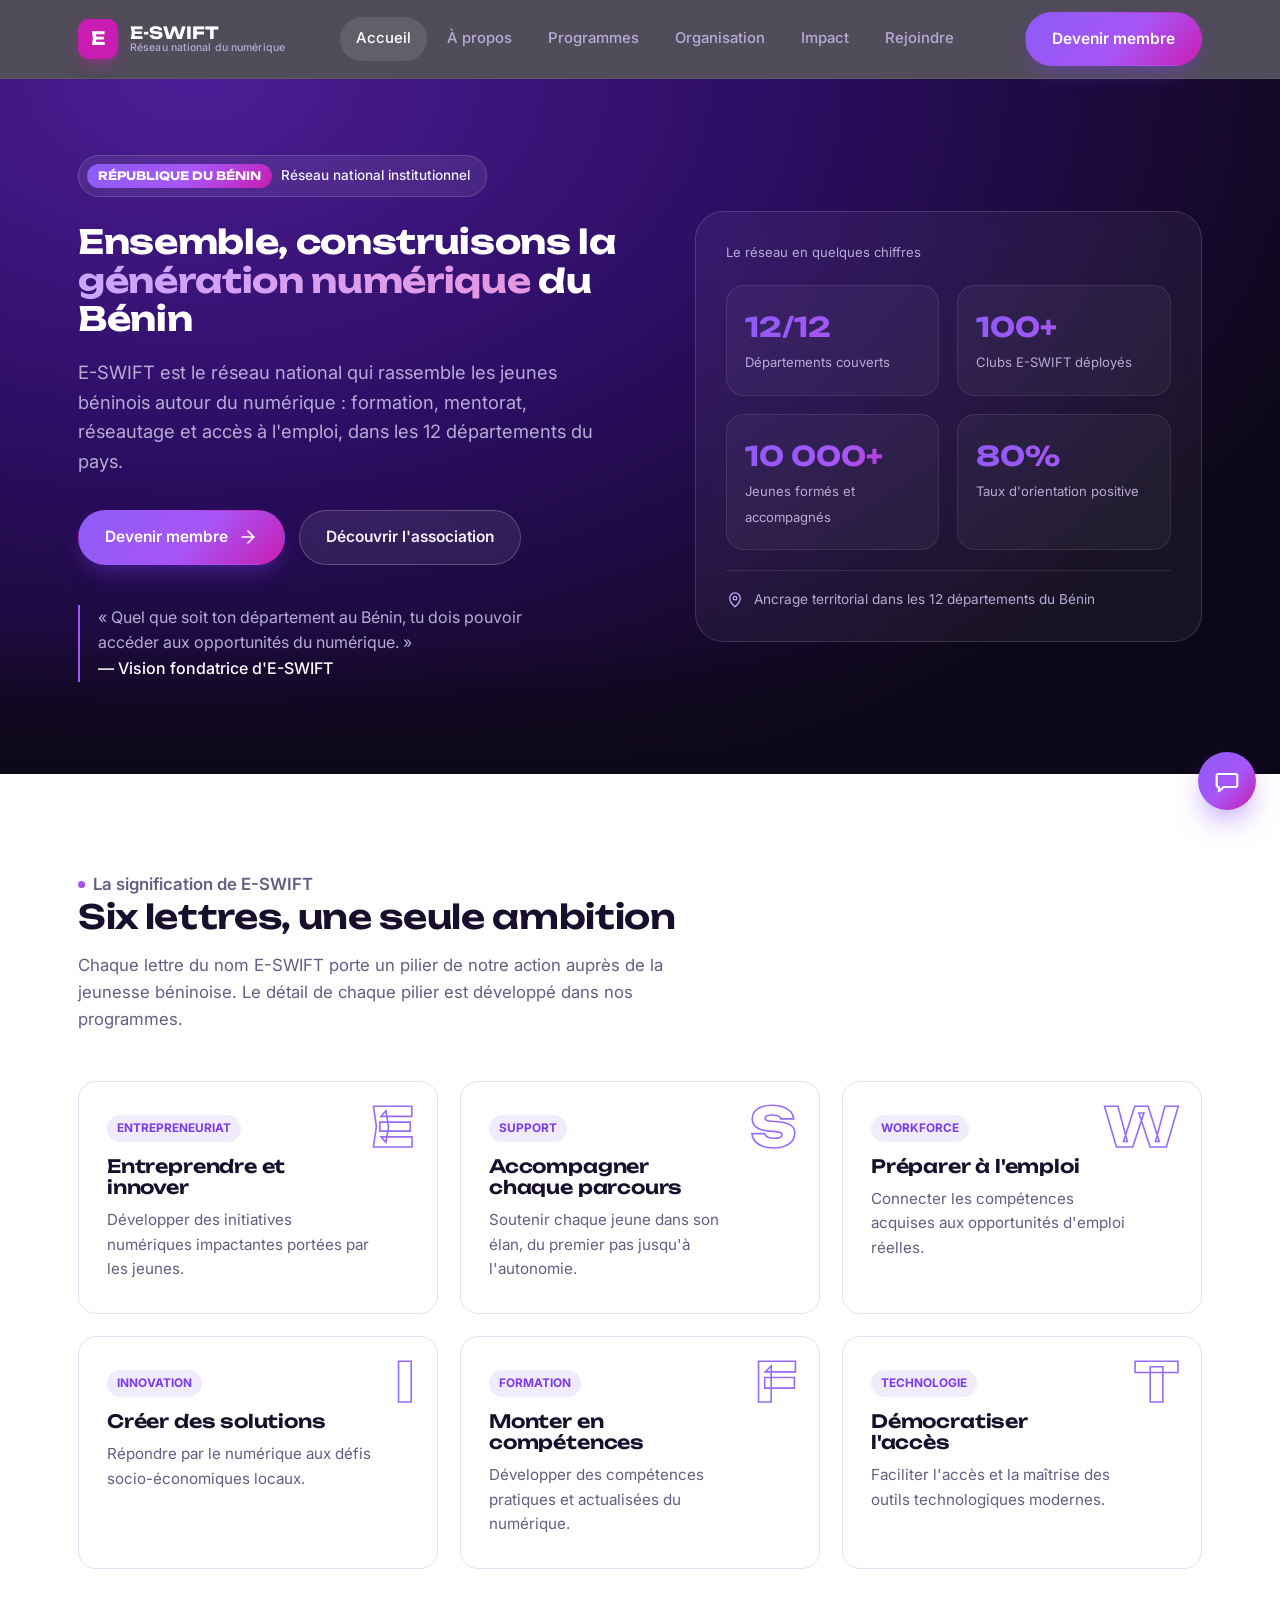
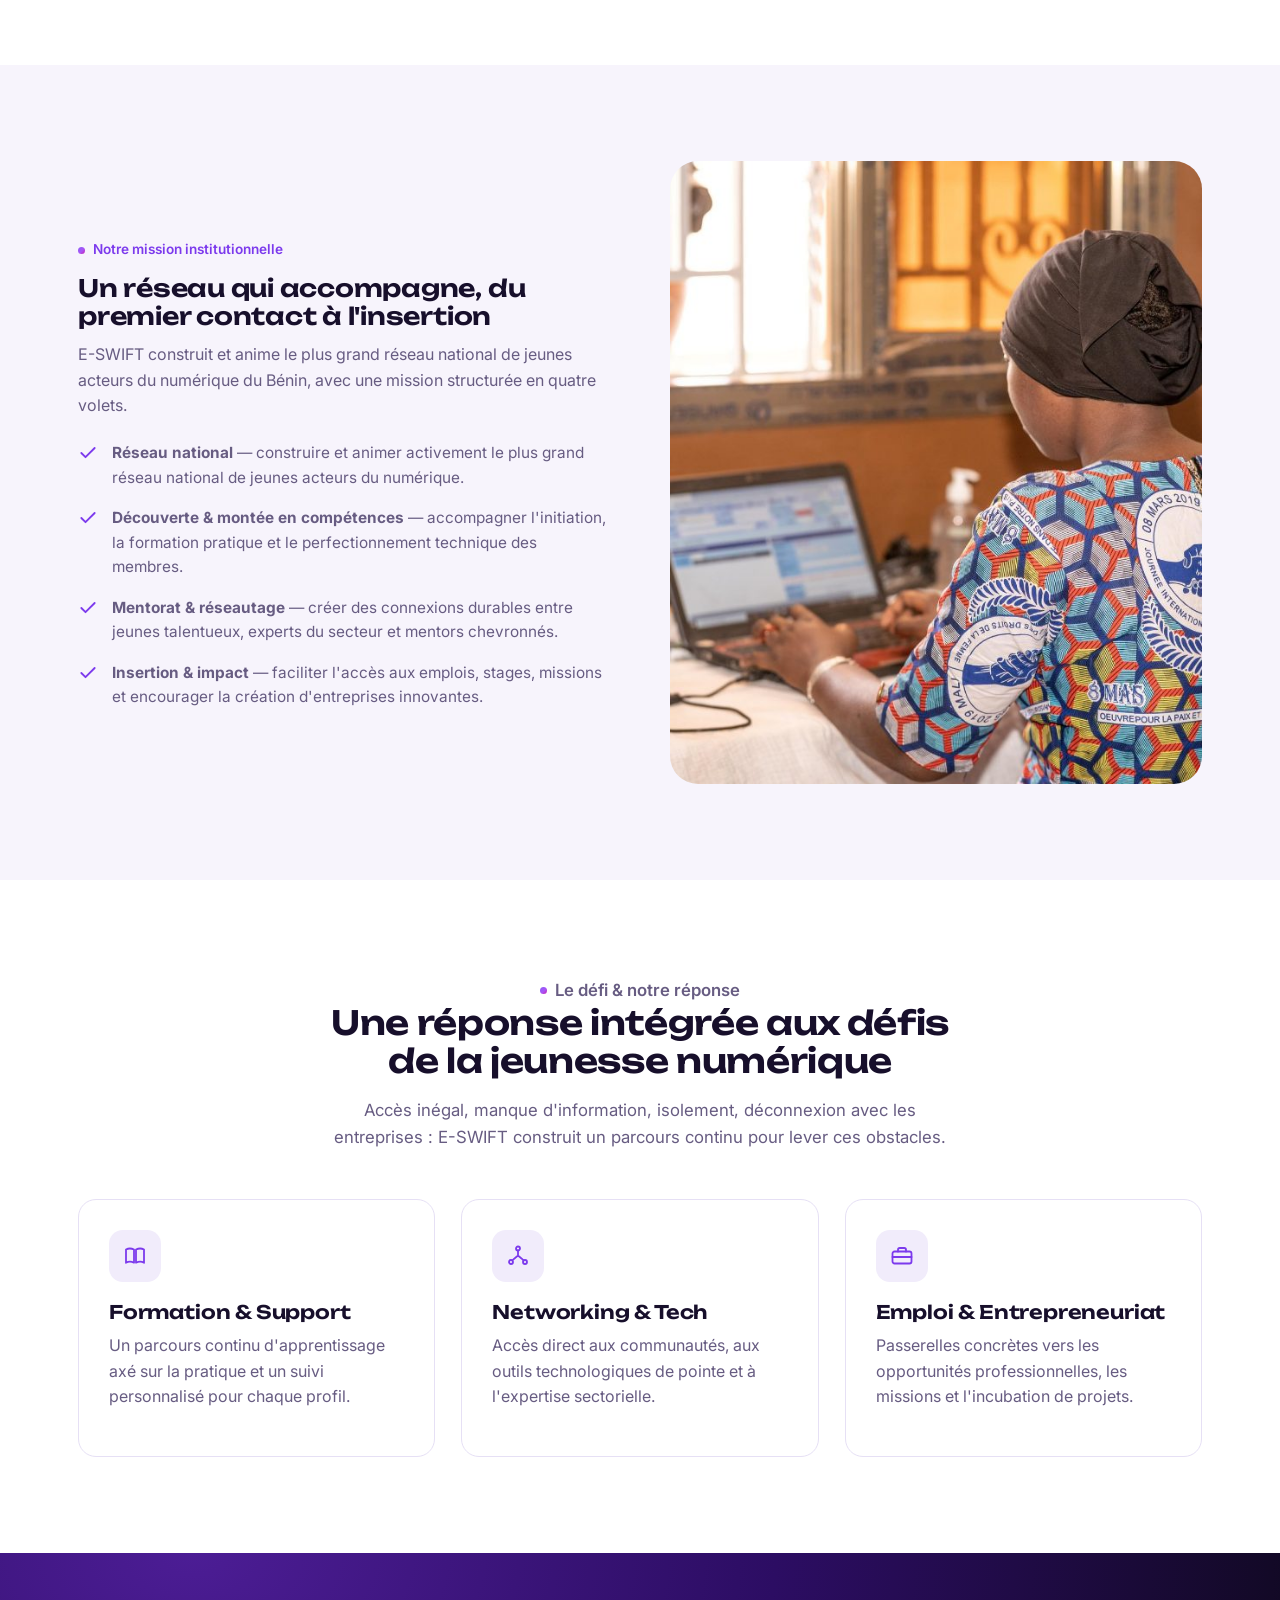
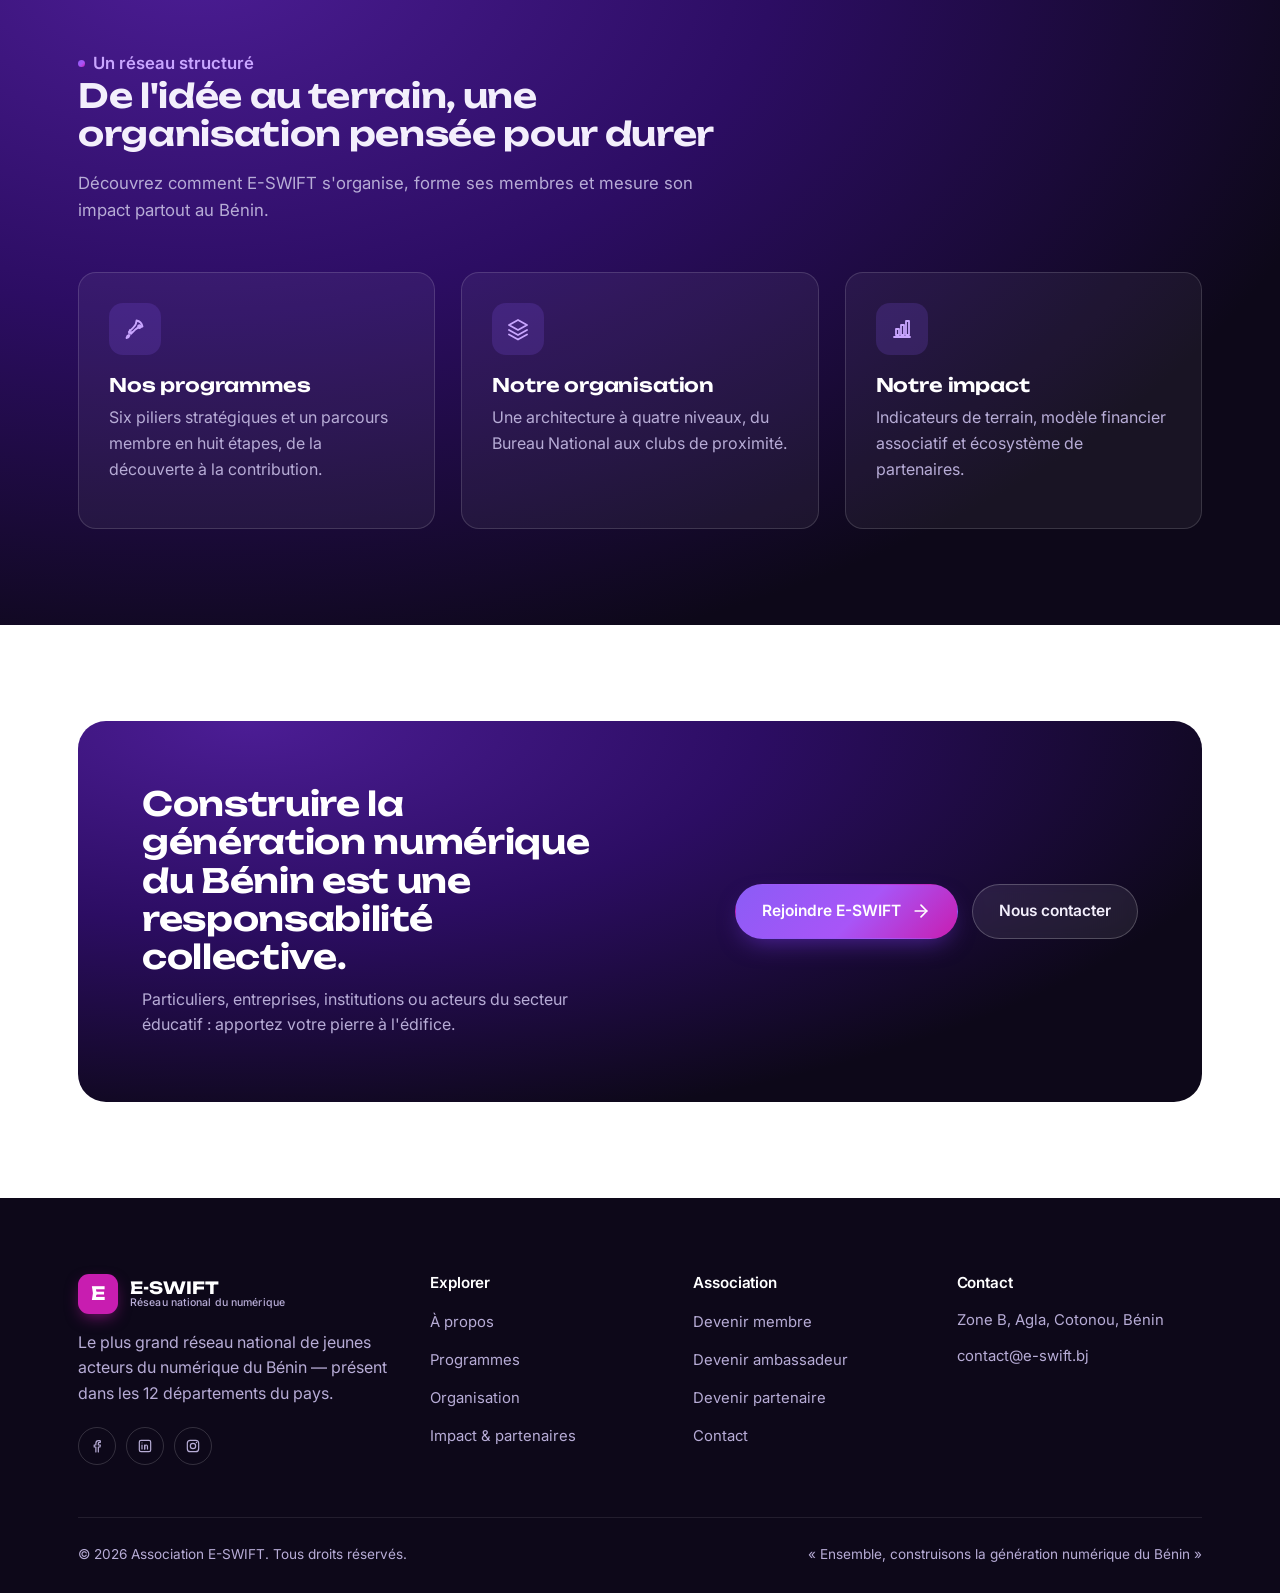
==== commit 3d9b3543: "Corrige contraste titres sur fond sombre, reduit titre hero accueil, ajoute images reelles (photos +" ====
--- a/index.html
+++ b/index.html
@@ -105,10 +105,8 @@
           <li><svg viewBox="0 0 24 24" fill="none" stroke="currentColor" stroke-width="2.2" stroke-linecap="round" stroke-linejoin="round"><polyline points="20 6 9 17 4 12"/></svg><span><strong>Insertion &amp; impact</strong> — faciliter l'accès aux emplois, stages, missions et encourager la création d'entreprises innovantes.</span></li>
         </ul>
       </div>
-      <div class="feature-visual reveal">
-        <div class="callout" style="background:rgba(255,255,255,.06); border-color:rgba(255,255,255,.14);">
-          <blockquote style="color:#fff;">« Nous faisons passer les jeunes du statut de simples consommateurs de technologie à celui de créateurs de valeur, d'innovateurs et de professionnels épanouis. »</blockquote>
-        </div>
+      <div class="feature-visual reveal" style="padding:0; overflow:hidden;">
+        <img src="/assets/img/hero-organisation.jpg" alt="Jeune membre d'un club E-SWIFT travaillant sur un ordinateur portable lors d'une session du réseau." loading="lazy" style="width:100%; height:100%; min-height:320px; object-fit:cover;">
       </div>
     </div>
   </div>
--- a/assets/css/styles.css
+++ b/assets/css/styles.css
@@ -386,8 +386,8 @@
   font-size: .72rem;
 }
 .hero h1{
-  font-size: clamp(2rem, 3.2vw, 3rem);
-  margin-bottom: 22px;
+  font-size: clamp(1.7rem, 2.6vw, 2.4rem);
+  margin-bottom: 20px;
   color: #fff;
 }
 .hero h1 em{
@@ -470,11 +470,34 @@
   padding: 64px 0 88px;
 }
 .page-hero .eyebrow{ color: #C9A6FF; }
-.page-hero h1{ font-size: clamp(2.1rem, 3.4vw, 3rem); max-width: 780px; }
+.page-hero h1{ font-size: clamp(2.1rem, 3.4vw, 3rem); max-width: 780px; color: #fff; }
 .page-hero p{ color: var(--text-on-dark-muted); font-size: 1.08rem; max-width: 620px; margin:0; }
 .page-hero-crumb{ font-size: .85rem; color: var(--text-on-dark-muted); margin-bottom: 18px; display:flex; gap:8px; align-items:center; }
 .page-hero-crumb a:hover{ color:#fff; }
 .page-hero-crumb svg{ width: 12px; height: 12px; flex: none; }
+
+.page-hero-grid{
+  display: grid;
+  grid-template-columns: 1.15fr .85fr;
+  gap: 48px;
+  align-items: center;
+}
+.page-hero-media{
+  border-radius: var(--radius-l);
+  overflow: hidden;
+  border: 1px solid rgba(255,255,255,.14);
+  aspect-ratio: 4 / 3.2;
+  background: rgba(255,255,255,.04);
+}
+.page-hero-media img, .page-hero-media svg{
+  width: 100%; height: 100%;
+  object-fit: cover;
+  display: block;
+}
+@media (max-width: 860px){
+  .page-hero-grid{ grid-template-columns: 1fr; }
+  .page-hero-media{ order: -1; aspect-ratio: 16/9; }
+}
 
 /* =========================================================
    CARDS / GRIDS
@@ -745,7 +768,7 @@
   position:relative;
   overflow:hidden;
 }
-.cta-band h3{ font-size: clamp(1.5rem,2.6vw,2.1rem); max-width: 480px; margin-bottom:10px; }
+.cta-band h3{ font-size: clamp(1.5rem,2.6vw,2.1rem); max-width: 480px; margin-bottom:10px; color: #fff; }
 .cta-band p{ color: var(--text-on-dark-muted); margin:0; max-width: 460px; }
 .cta-actions{ display:flex; gap:14px; flex-wrap:wrap; }
 
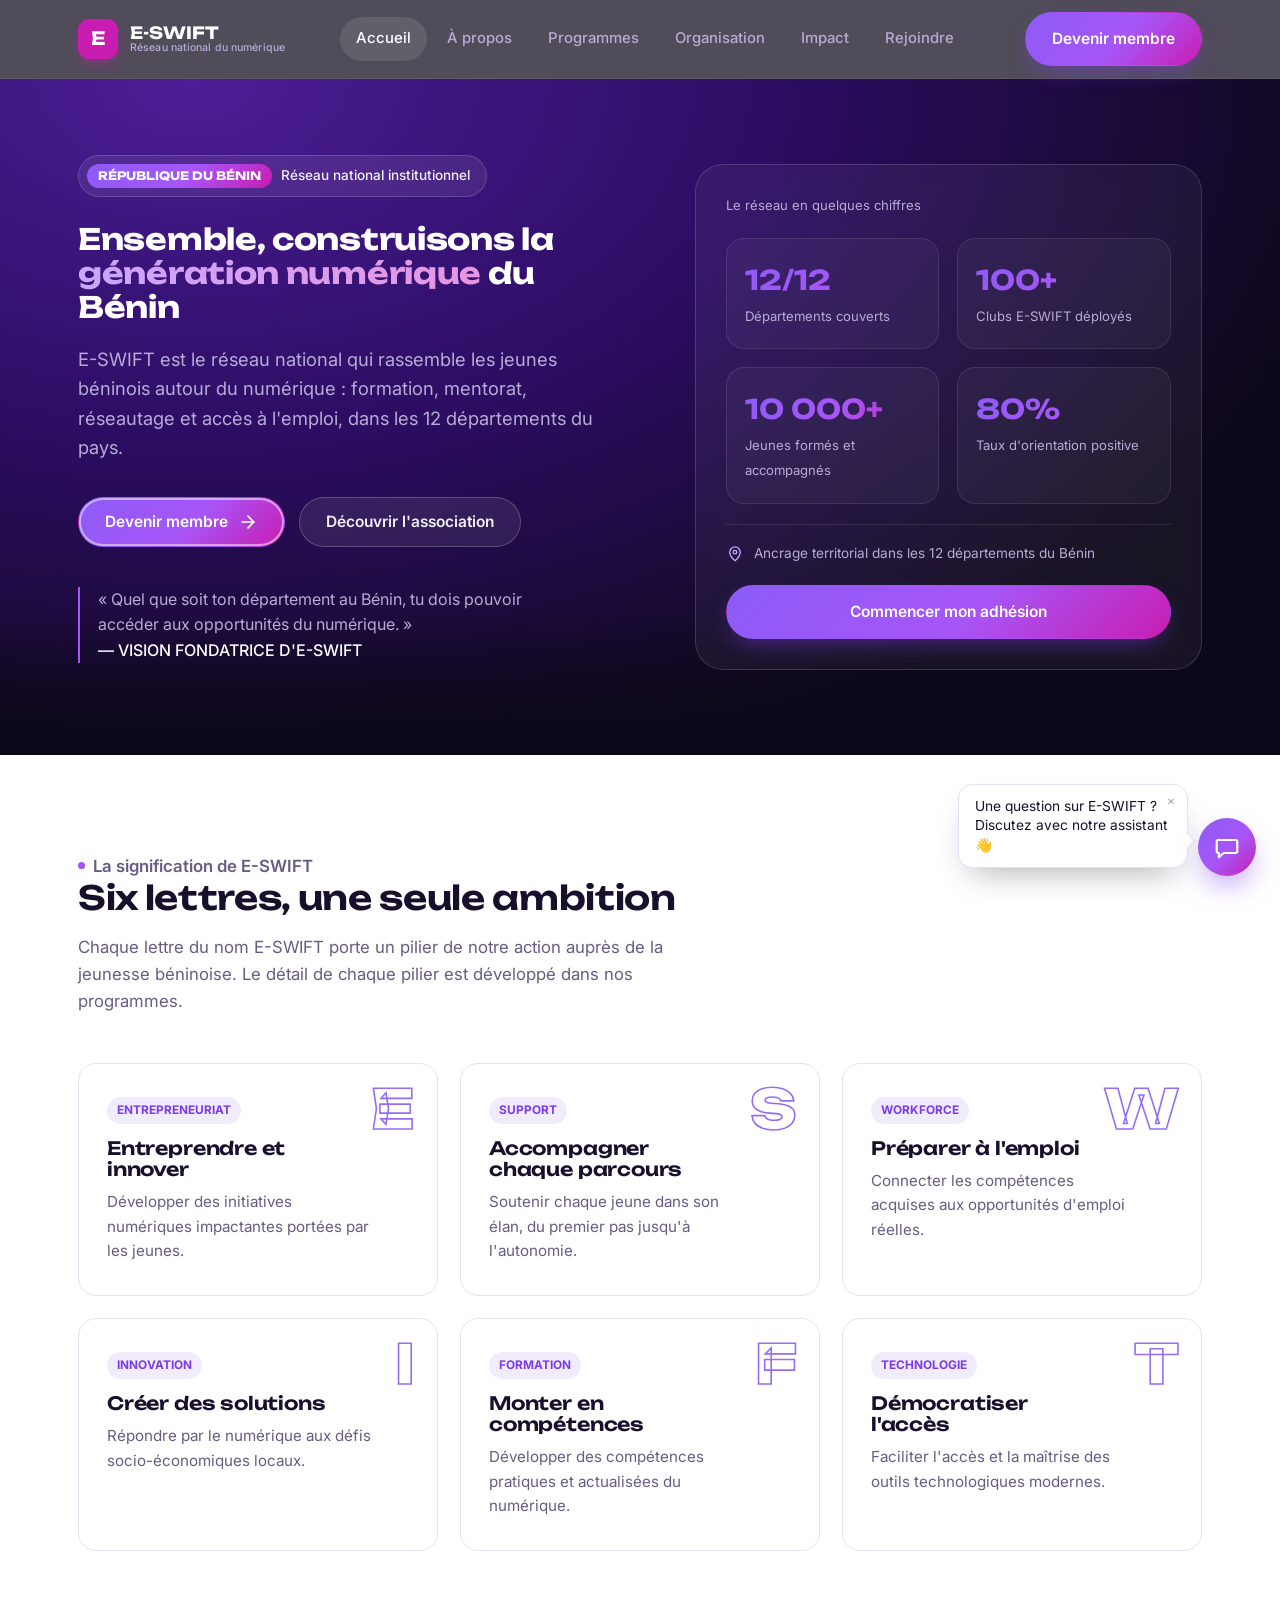
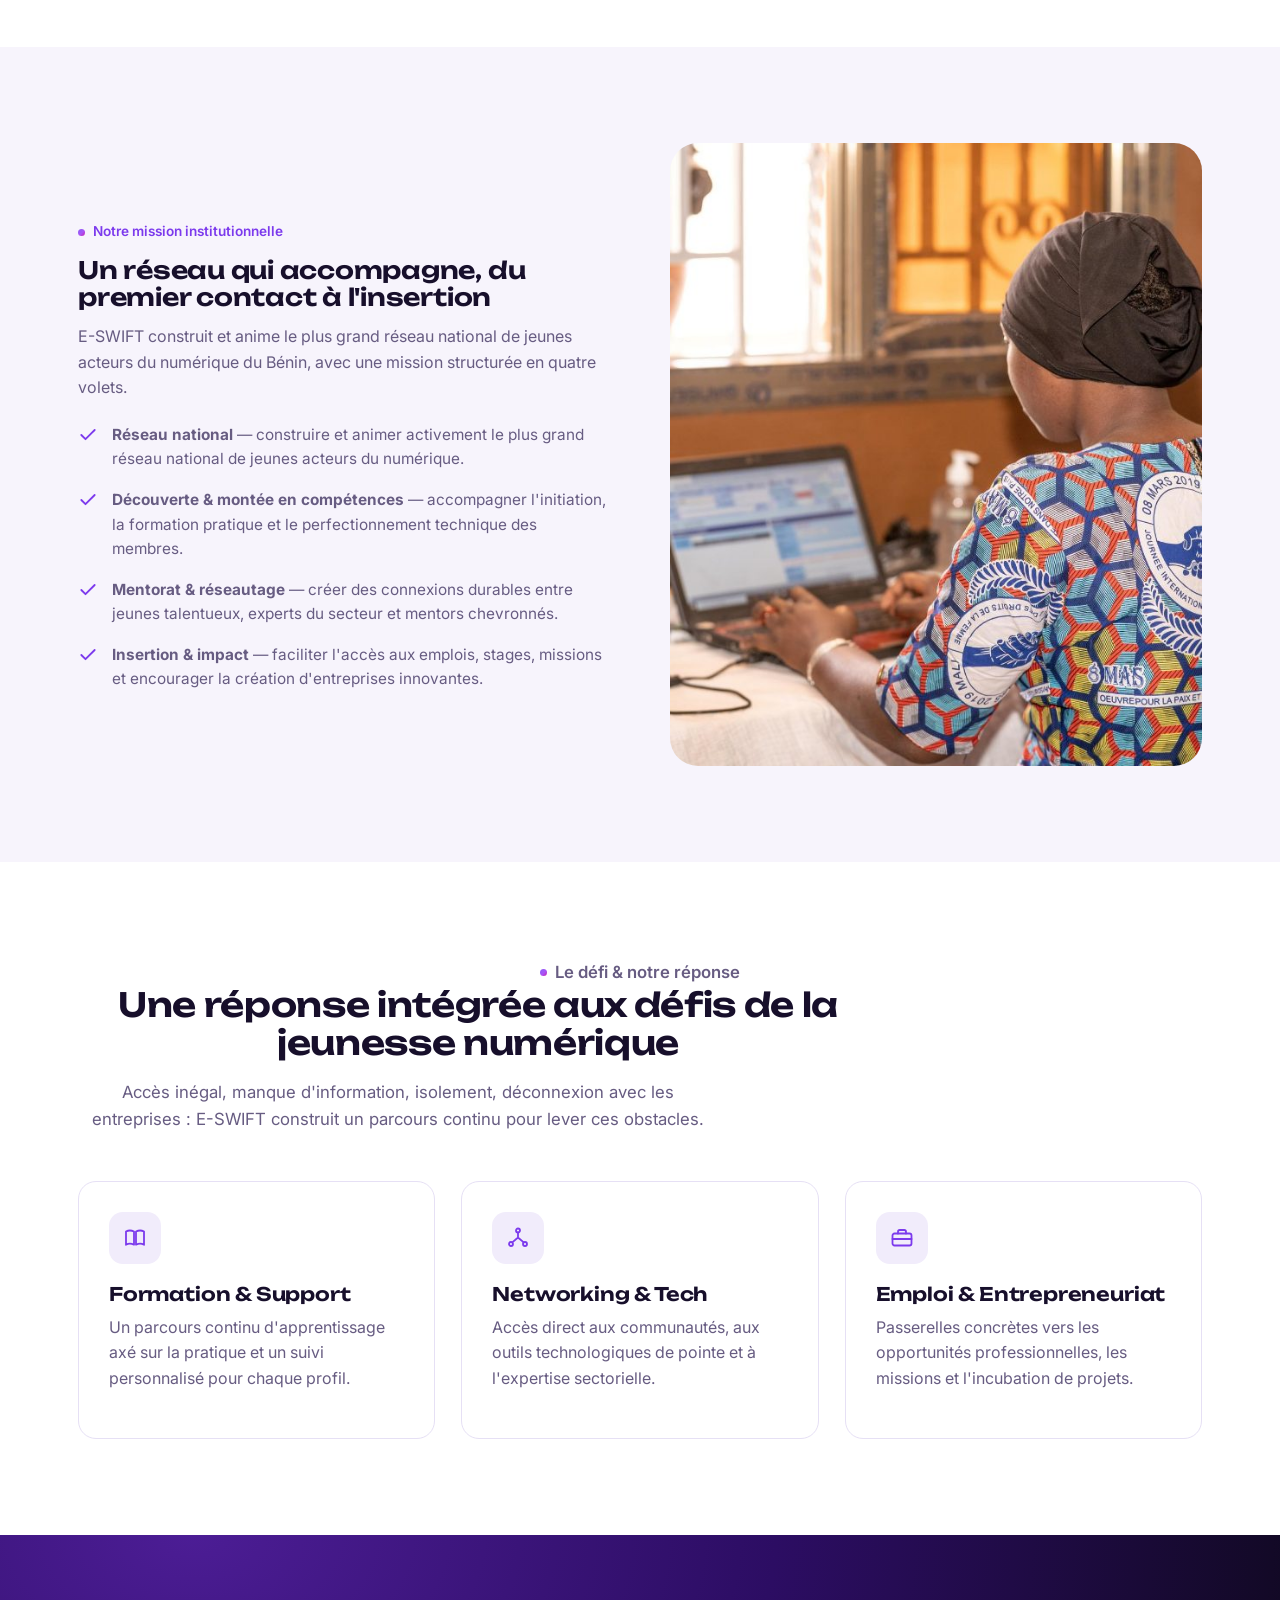
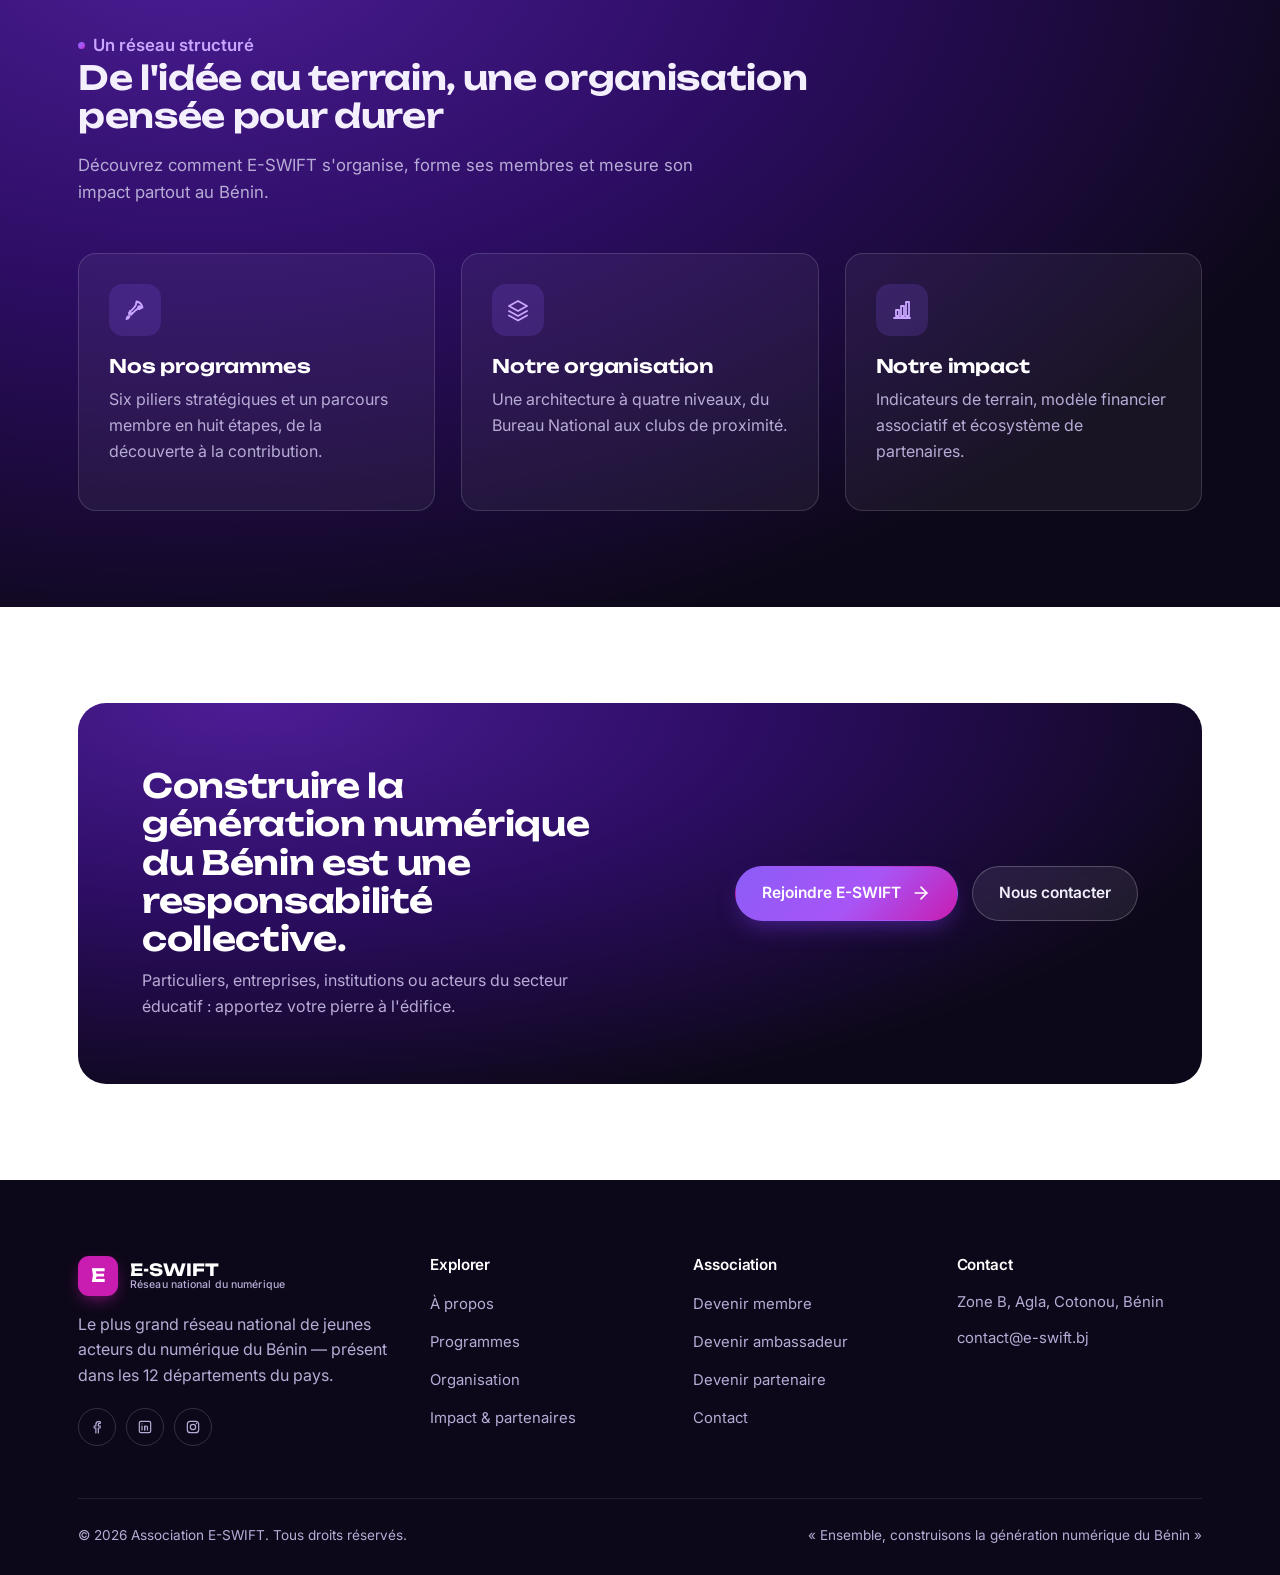
==== commit 91103068: "Corrige titres coupes, taille heros, bouton retour-haut invisible, ajoute infobulle chat au chargeme" ====
--- a/index.html
+++ b/index.html
@@ -54,20 +54,39 @@
         <h1>Ensemble, construisons la <em>génération numérique</em> du Bénin</h1>
         <p class="hero-lede">E-SWIFT est le réseau national qui rassemble les jeunes béninois autour du numérique : formation, mentorat, réseautage et accès à l'emploi, dans les 12 départements du pays.</p>
         <div class="hero-cta">
-          <a href="/rejoindre/" class="btn btn-primary">Devenir membre <svg viewBox="0 0 24 24" fill="none" stroke="currentColor" stroke-width="2" stroke-linecap="round" stroke-linejoin="round"><line x1="5" y1="12" x2="19" y2="12"/><polyline points="12 5 19 12 12 19"/></svg></a>
-          <a href="/a-propos/" class="btn btn-on-dark">Découvrir l'association</a>
-        </div>
-        <p class="hero-quote">« Quel que soit ton département au Bénin, tu dois pouvoir accéder aux opportunités du numérique. »<br><strong>— Vision fondatrice d'E-SWIFT</strong></p>
+          <button type="button" class="btn btn-primary" data-hero-tab="membre" aria-pressed="true">Devenir membre <svg viewBox="0 0 24 24" fill="none" stroke="currentColor" stroke-width="2" stroke-linecap="round" stroke-linejoin="round"><line x1="5" y1="12" x2="19" y2="12"/><polyline points="12 5 19 12 12 19"/></svg></button>
+          <button type="button" class="btn btn-on-dark" data-hero-tab="association" aria-pressed="false">Découvrir l'association</button>
+        </div>
+        <p class="hero-quote">« Quel que soit ton département au Bénin, tu dois pouvoir accéder aux opportunités du numérique. »<br><strong>— VISION FONDATRICE D'E-SWIFT</strong></p>
       </div>
       <div class="hero-panel reveal">
-        <p class="hero-panel-title">Le réseau en quelques chiffres</p>
-        <div class="hero-stats">
-          <div class="hero-stat"><b>12/12</b><span>Départements couverts</span></div>
-          <div class="hero-stat"><b>100+</b><span>Clubs E-SWIFT déployés</span></div>
-          <div class="hero-stat"><b>10 000+</b><span>Jeunes formés et accompagnés</span></div>
-          <div class="hero-stat"><b>80%</b><span>Taux d'orientation positive</span></div>
-        </div>
-        <div class="hero-panel-foot"><svg viewBox="0 0 24 24" fill="none" stroke="currentColor" stroke-width="1.8" stroke-linecap="round" stroke-linejoin="round"><path d="M12 21s-7-6.2-7-11.5A7 7 0 0119 9.5C19 14.8 12 21 12 21z"/><circle cx="12" cy="9.5" r="2.4"/></svg> Ancrage territorial dans les 12 départements du Bénin</div>
+        <div class="hero-panel-view" data-hero-view="membre">
+          <p class="hero-panel-title">Le réseau en quelques chiffres</p>
+          <div class="hero-stats">
+            <div class="hero-stat"><b>12/12</b><span>Départements couverts</span></div>
+            <div class="hero-stat"><b>100+</b><span>Clubs E-SWIFT déployés</span></div>
+            <div class="hero-stat"><b>10 000+</b><span>Jeunes formés et accompagnés</span></div>
+            <div class="hero-stat"><b>80%</b><span>Taux d'orientation positive</span></div>
+          </div>
+          <div class="hero-panel-foot"><svg viewBox="0 0 24 24" fill="none" stroke="currentColor" stroke-width="1.8" stroke-linecap="round" stroke-linejoin="round"><path d="M12 21s-7-6.2-7-11.5A7 7 0 0119 9.5C19 14.8 12 21 12 21z"/><circle cx="12" cy="9.5" r="2.4"/></svg> Ancrage territorial dans les 12 départements du Bénin</div>
+          <a href="/rejoindre/" class="btn btn-primary btn-block" style="margin-top:20px;">Commencer mon adhésion</a>
+        </div>
+        <div class="hero-panel-view" data-hero-view="association" hidden>
+          <p class="hero-panel-title">Qui est E-SWIFT ?</p>
+          <div class="hero-assoc-item">
+            <span class="hero-assoc-tag">Identité</span>
+            <p>Le plus grand réseau national de jeunes acteurs du numérique du Bénin.</p>
+          </div>
+          <div class="hero-assoc-item">
+            <span class="hero-assoc-tag">Mission</span>
+            <p>Former, mentorer et connecter la jeunesse aux opportunités du digital.</p>
+          </div>
+          <div class="hero-assoc-item">
+            <span class="hero-assoc-tag">Vision</span>
+            <p>Aucun jeune laissé de côté, quel que soit son département.</p>
+          </div>
+          <a href="/a-propos/" class="btn btn-primary btn-block" style="margin-top:20px;">Découvrir toute notre histoire</a>
+        </div>
       </div>
     </div>
   </div>
@@ -232,6 +251,12 @@
 <button id="back-to-top" class="back-to-top" aria-label="Retour en haut de page">
   <svg viewBox="0 0 24 24" fill="none" stroke="currentColor" stroke-width="2.2" stroke-linecap="round" stroke-linejoin="round"><line x1="12" y1="19" x2="12" y2="5"/><polyline points="6 11 12 5 18 11"/></svg>
 </button>
+<div id="support-tooltip" class="support-tooltip">
+  <button id="support-tooltip-close" class="support-tooltip-close" aria-label="Fermer la suggestion">
+    <svg viewBox="0 0 24 24" fill="none" stroke="currentColor" stroke-width="2.4" stroke-linecap="round"><line x1="5" y1="5" x2="19" y2="19"/><line x1="19" y1="5" x2="5" y2="19"/></svg>
+  </button>
+  Une question sur E-SWIFT ? Discutez avec notre assistant 👋
+</div>
 <button id="support-launcher" class="support-launcher" aria-label="Ouvrir l'assistant du site" aria-expanded="false">
   <svg viewBox="0 0 24 24" fill="none" stroke="currentColor" stroke-width="2" stroke-linecap="round" stroke-linejoin="round"><path d="M4 5.5h16a1.5 1.5 0 011.5 1.5v9a1.5 1.5 0 01-1.5 1.5H9l-4.5 4v-4H4A1.5 1.5 0 012.5 16V7A1.5 1.5 0 014 5.5z"/></svg>
 </button>
--- a/assets/css/styles.css
+++ b/assets/css/styles.css
@@ -113,12 +113,11 @@
 }
 
 .section-head{
-  max-width: 640px;
   margin-bottom: 48px;
 }
 .section-head.center{ margin-left: auto; margin-right: auto; text-align: center; }
-.section-head h2{ font-size: clamp(1.8rem, 2.6vw, 2.5rem); }
-.section-head p{ color: var(--text-muted); font-size: 1.05rem; margin: 0; }
+.section-head h2{ font-size: clamp(1.8rem, 2.6vw, 2.5rem); max-width: 800px; }
+.section-head p{ color: var(--text-muted); font-size: 1.05rem; margin: 0; max-width: 640px; }
 
 .section-head.on-dark h2{ color: var(--text-on-dark); }
 .section-head.on-dark p{ color: var(--text-on-dark-muted); }
@@ -386,9 +385,10 @@
   font-size: .72rem;
 }
 .hero h1{
-  font-size: clamp(1.7rem, 2.6vw, 2.4rem);
+  font-size: clamp(1.6rem, 2.3vw, 2.15rem);
   margin-bottom: 20px;
   color: #fff;
+  max-width: 640px;
 }
 .hero h1 em{
   font-style: normal;
@@ -459,6 +459,25 @@
 }
 .hero-panel-foot svg{ width: 18px; height: 18px; flex: none; color: #C9A6FF; }
 
+.hero-cta .btn[aria-pressed="true"]{ box-shadow: 0 0 0 2px rgba(255,255,255,.5) inset; }
+.hero-panel-view[hidden]{ display: none; }
+.hero-assoc-item{
+  padding: 14px 0;
+  border-top: 1px solid rgba(255,255,255,.1);
+}
+.hero-assoc-item:first-of-type{ border-top: none; }
+.hero-assoc-tag{
+  display: inline-block;
+  font-size: .74rem;
+  font-weight: 700;
+  color: #C9A6FF;
+  background: rgba(139,92,246,.18);
+  padding: 3px 10px;
+  border-radius: 999px;
+  margin-bottom: 8px;
+}
+.hero-assoc-item p{ margin: 0; font-size: .92rem; color: var(--text-on-dark-muted); }
+
 @media (max-width: 940px){
   .hero-inner{ grid-template-columns: 1fr; }
 }
@@ -470,7 +489,7 @@
   padding: 64px 0 88px;
 }
 .page-hero .eyebrow{ color: #C9A6FF; }
-.page-hero h1{ font-size: clamp(2.1rem, 3.4vw, 3rem); max-width: 780px; color: #fff; }
+.page-hero h1{ font-size: clamp(1.85rem, 2.9vw, 2.6rem); max-width: 620px; color: #fff; }
 .page-hero p{ color: var(--text-on-dark-muted); font-size: 1.08rem; max-width: 620px; margin:0; }
 .page-hero-crumb{ font-size: .85rem; color: var(--text-on-dark-muted); margin-bottom: 18px; display:flex; gap:8px; align-items:center; }
 .page-hero-crumb a:hover{ color:#fff; }
@@ -854,7 +873,7 @@
 .back-to-top{
   position: fixed;
   right: 24px;
-  bottom: 24px;
+  bottom: 92px;
   width: 48px; height: 48px;
   border-radius: 50%;
   background: var(--grad-brand);
@@ -868,9 +887,10 @@
   transform: translateY(12px);
   pointer-events: none;
   transition: opacity .3s var(--ease), transform .3s var(--ease);
-  z-index: 90;
+  z-index: 94;
 }
 .back-to-top svg{ width: 20px; height: 20px; }
+.back-to-top.visible{ opacity: 1; transform: none; pointer-events: auto; }
 /* =========================================================
    WIDGET DE SUPPORT (assistant du site)
 ========================================================= */
@@ -892,7 +912,53 @@
 }
 .support-launcher:hover{ transform: scale(1.06); }
 .support-launcher svg{ width: 26px; height: 26px; }
-.back-to-top ~ .support-launcher{ bottom: 90px; }
+
+.support-tooltip{
+  position: fixed;
+  right: 92px;
+  bottom: 32px;
+  max-width: 230px;
+  background: #fff;
+  color: var(--text);
+  border: 1px solid var(--line);
+  border-radius: 14px;
+  padding: 12px 16px;
+  font-size: .86rem;
+  line-height: 1.4;
+  box-shadow: 0 16px 34px -14px rgba(13,8,25,.35);
+  z-index: 94;
+  opacity: 0;
+  transform: translateX(8px);
+  pointer-events: none;
+  transition: opacity .35s var(--ease), transform .35s var(--ease);
+}
+.support-tooltip.visible{ opacity: 1; transform: none; pointer-events: auto; }
+.support-tooltip::after{
+  content: "";
+  position: absolute;
+  right: -6px;
+  bottom: 20px;
+  width: 12px; height: 12px;
+  background: #fff;
+  border-right: 1px solid var(--line);
+  border-bottom: 1px solid var(--line);
+  transform: rotate(-45deg);
+}
+.support-tooltip-close{
+  position: absolute;
+  top: 6px; right: 6px;
+  width: 20px; height: 20px;
+  border: none;
+  background: none;
+  color: var(--text-muted);
+  cursor: pointer;
+  display: grid;
+  place-items: center;
+}
+.support-tooltip-close svg{ width: 11px; height: 11px; }
+@media (max-width: 480px){
+  .support-tooltip{ right: 16px; bottom: 92px; max-width: calc(100vw - 32px); }
+}
 
 .support-panel{
   position: fixed;
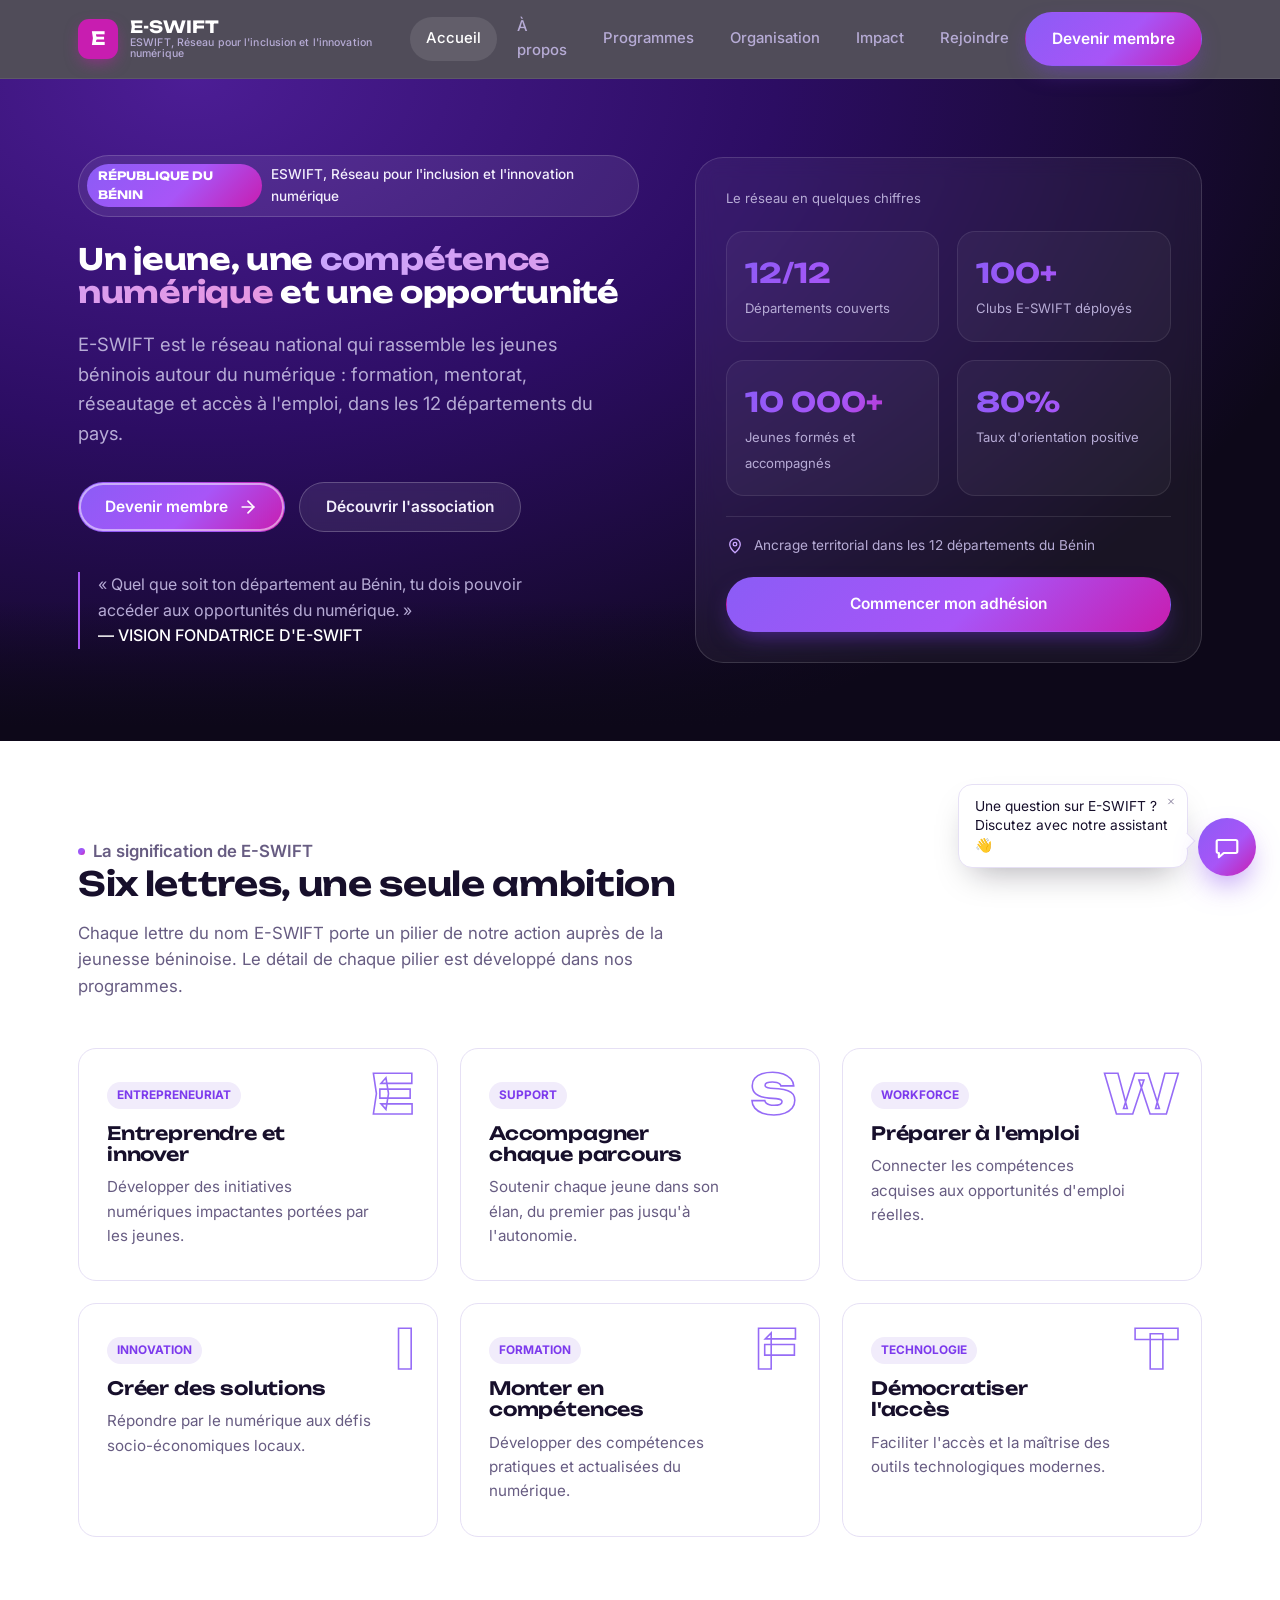
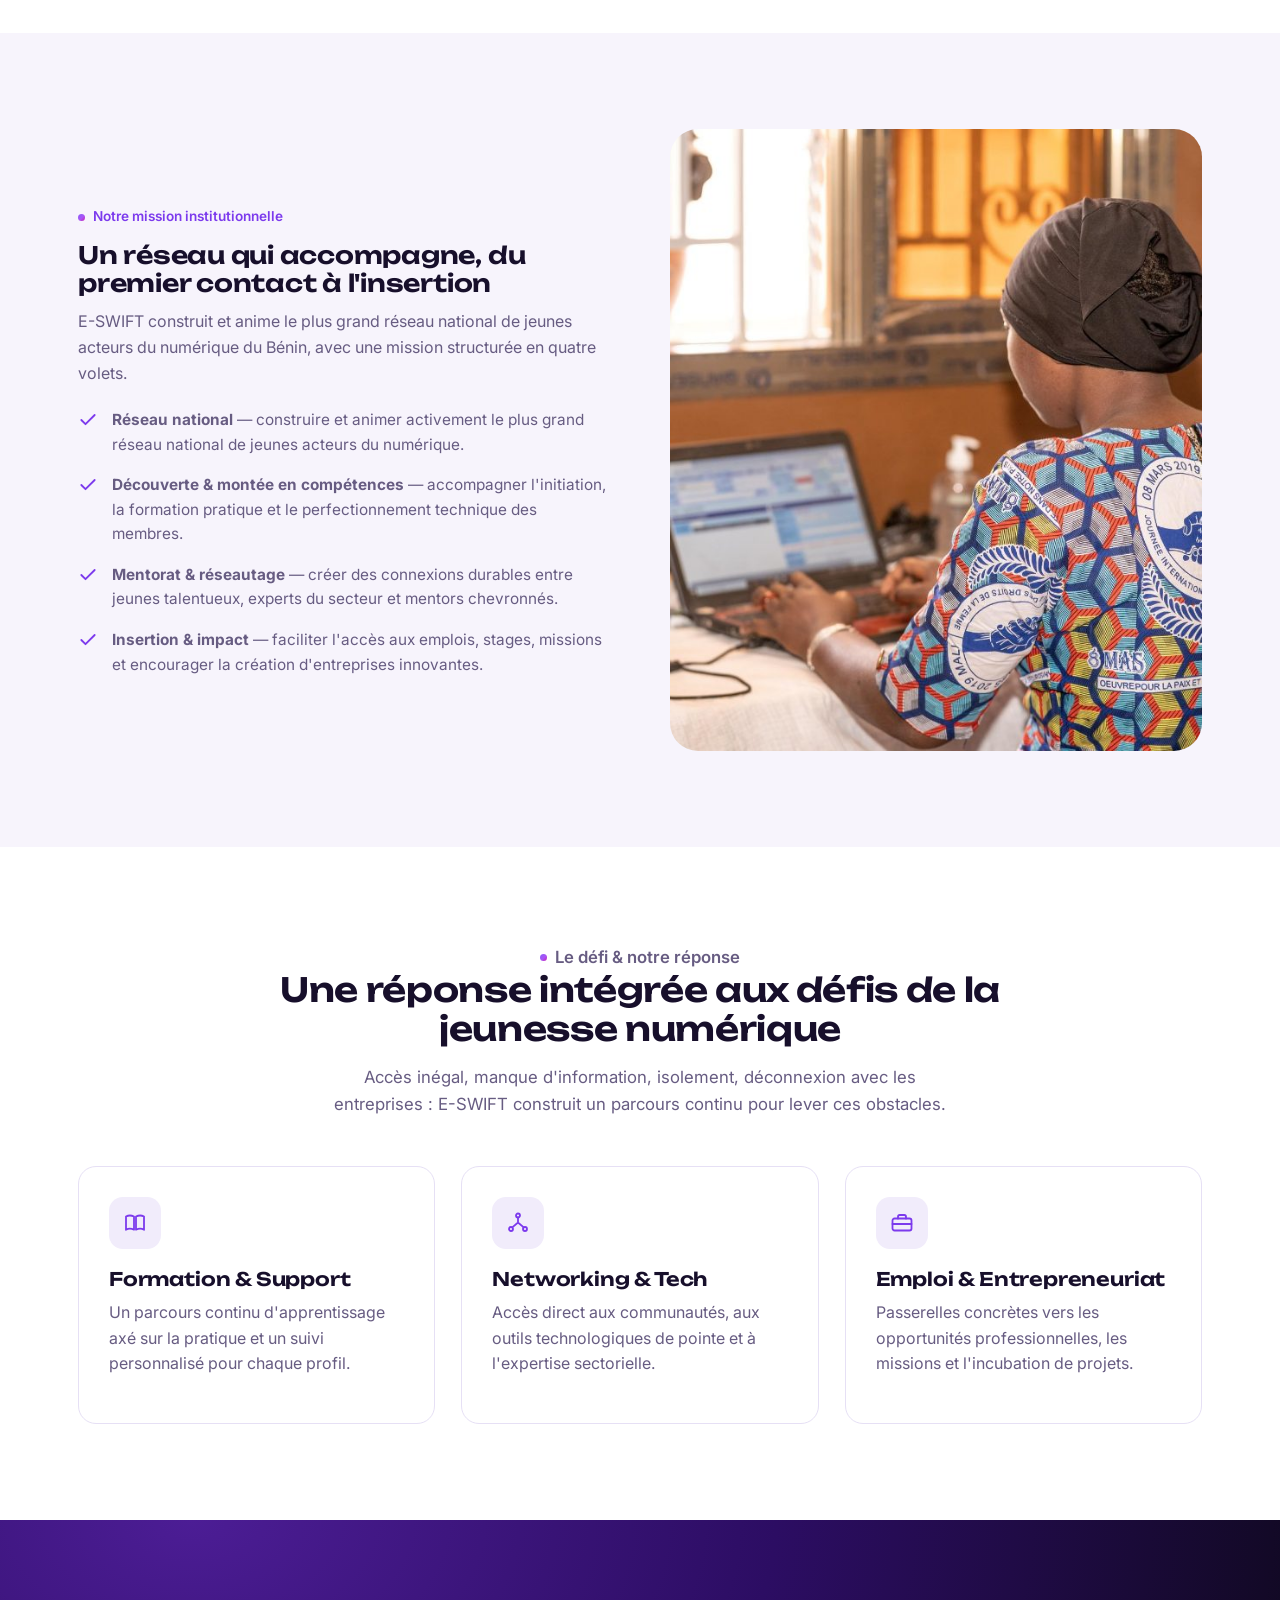
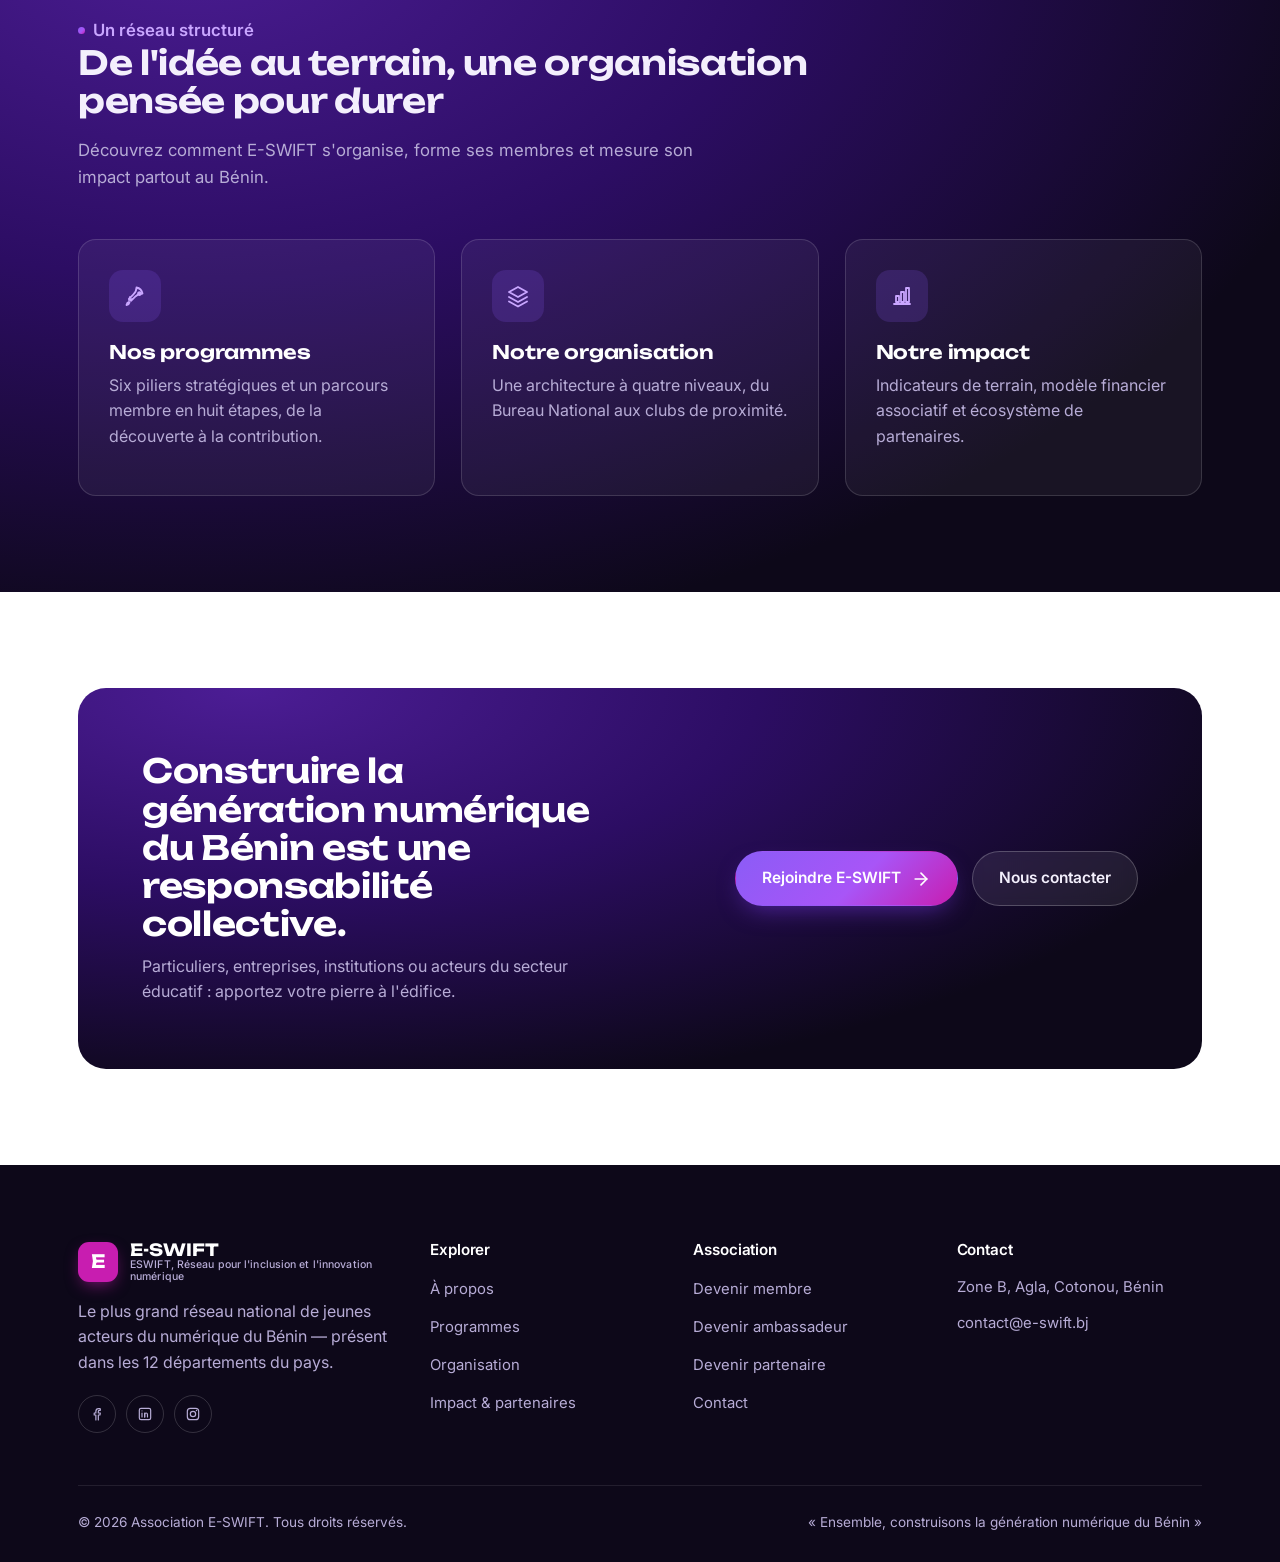
==== commit c322f094: "Centre section defis, remplace texte kicker/sous-logo par ESWIFT Reseau inclusion et innovation nume" ====
--- a/index.html
+++ b/index.html
@@ -17,7 +17,7 @@
   <div class="container">
     <a href="/" class="brand" aria-label="Association E-SWIFT — accueil">
       <span class="brand-mark">E</span>
-      <span class="brand-word">E-SWIFT<span>Réseau national du numérique</span></span>
+      <span class="brand-word">E-SWIFT<span>ESWIFT, Réseau pour l'inclusion et l'innovation numérique</span></span>
     </a>
     <nav class="nav-desktop" aria-label="Navigation principale">
       <a href="/" class="active">Accueil</a>
@@ -50,8 +50,8 @@
   <div class="container">
     <div class="hero-inner">
       <div class="reveal is-visible">
-        <div class="hero-kicker"><b>RÉPUBLIQUE DU BÉNIN</b> Réseau national institutionnel</div>
-        <h1>Ensemble, construisons la <em>génération numérique</em> du Bénin</h1>
+        <div class="hero-kicker"><b>RÉPUBLIQUE DU BÉNIN</b> ESWIFT, Réseau pour l'inclusion et l'innovation numérique</div>
+        <h1>Un jeune, une <em>compétence numérique</em> et une opportunité</h1>
         <p class="hero-lede">E-SWIFT est le réseau national qui rassemble les jeunes béninois autour du numérique : formation, mentorat, réseautage et accès à l'emploi, dans les 12 départements du pays.</p>
         <div class="hero-cta">
           <button type="button" class="btn btn-primary" data-hero-tab="membre" aria-pressed="true">Devenir membre <svg viewBox="0 0 24 24" fill="none" stroke="currentColor" stroke-width="2" stroke-linecap="round" stroke-linejoin="round"><line x1="5" y1="12" x2="19" y2="12"/><polyline points="12 5 19 12 12 19"/></svg></button>
@@ -207,7 +207,7 @@
       <div class="footer-brand">
         <div class="brand">
           <span class="brand-mark">E</span>
-          <span class="brand-word">E-SWIFT<span>Réseau national du numérique</span></span>
+          <span class="brand-word">E-SWIFT<span>ESWIFT, Réseau pour l'inclusion et l'innovation numérique</span></span>
         </div>
         <p>Le plus grand réseau national de jeunes acteurs du numérique du Bénin — présent dans les 12 départements du pays.</p>
         <div class="footer-social">
--- a/assets/css/styles.css
+++ b/assets/css/styles.css
@@ -116,6 +116,7 @@
   margin-bottom: 48px;
 }
 .section-head.center{ margin-left: auto; margin-right: auto; text-align: center; }
+.section-head.center h2, .section-head.center p{ margin-left: auto; margin-right: auto; }
 .section-head h2{ font-size: clamp(1.8rem, 2.6vw, 2.5rem); max-width: 800px; }
 .section-head p{ color: var(--text-muted); font-size: 1.05rem; margin: 0; max-width: 640px; }
 
@@ -872,8 +873,8 @@
 /* Bouton retour en haut */
 .back-to-top{
   position: fixed;
-  right: 24px;
-  bottom: 92px;
+  left: 24px;
+  bottom: 24px;
   width: 48px; height: 48px;
   border-radius: 50%;
   background: var(--grad-brand);
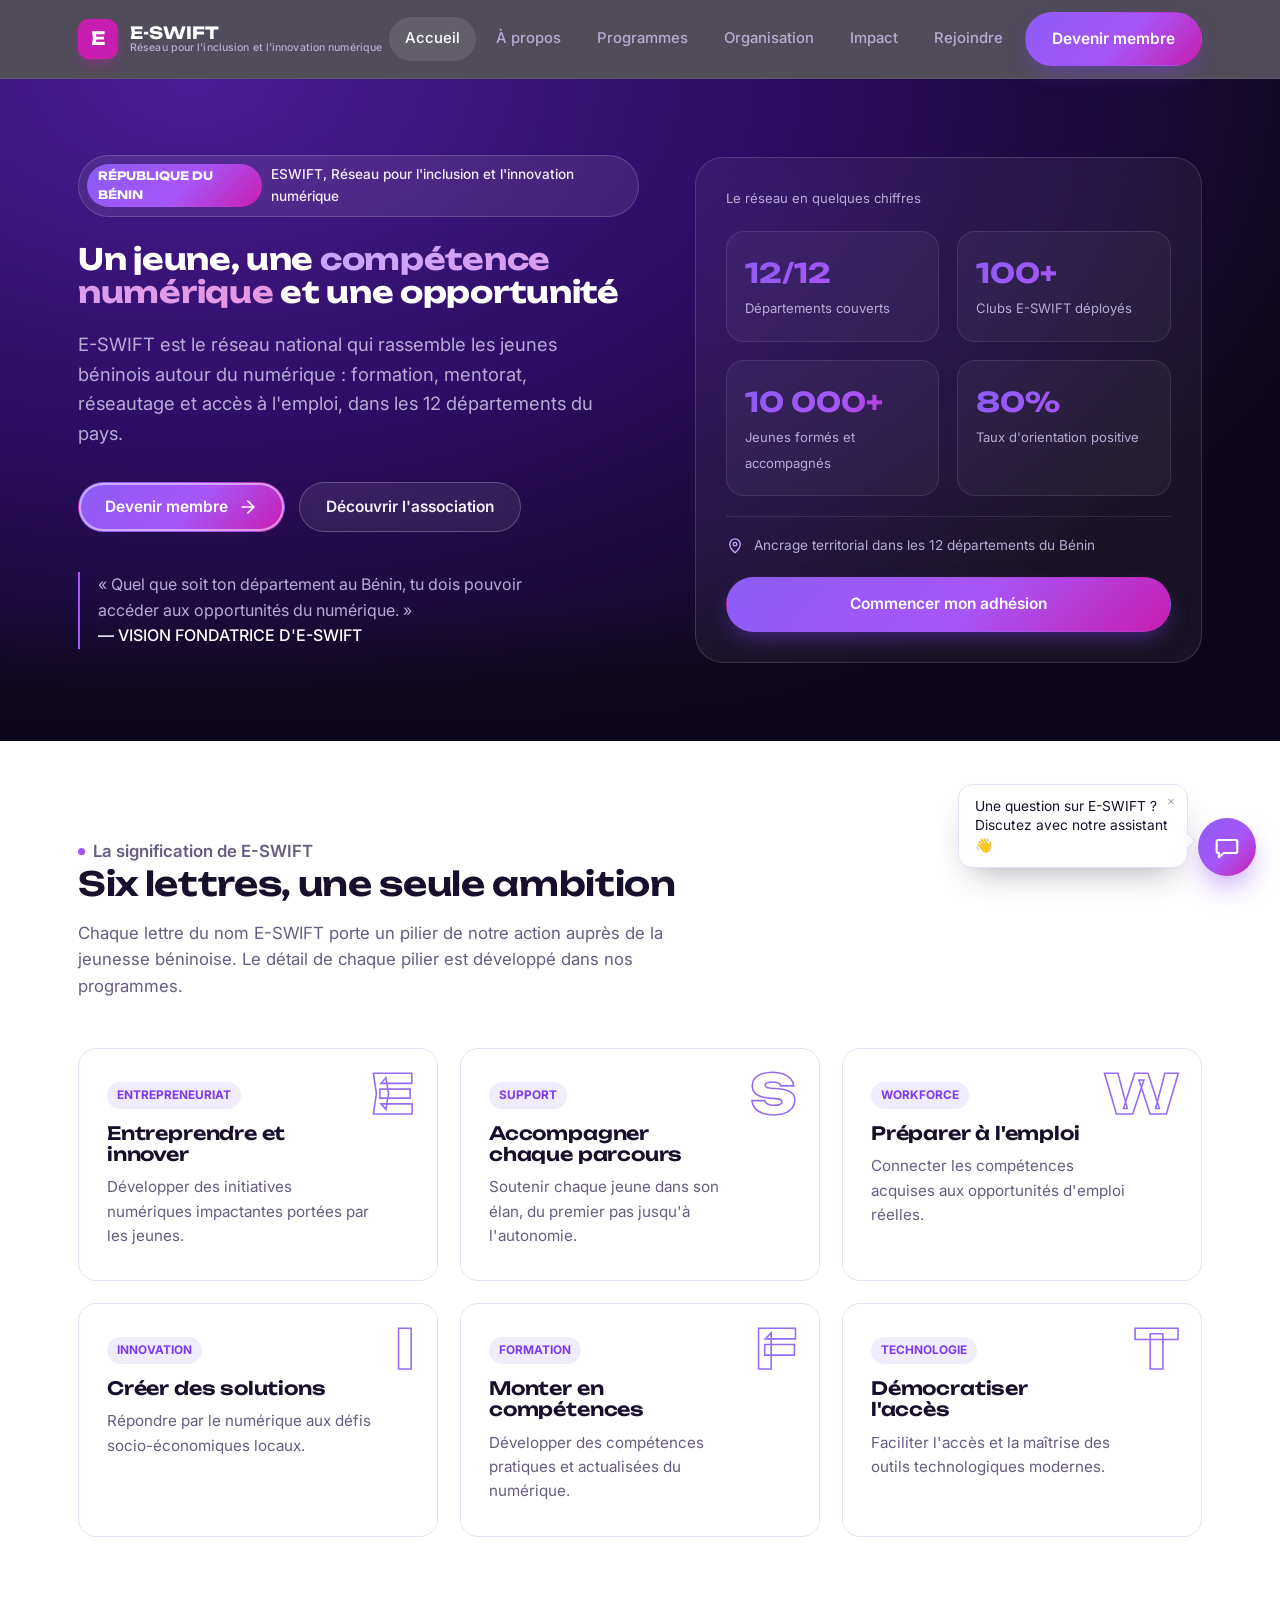
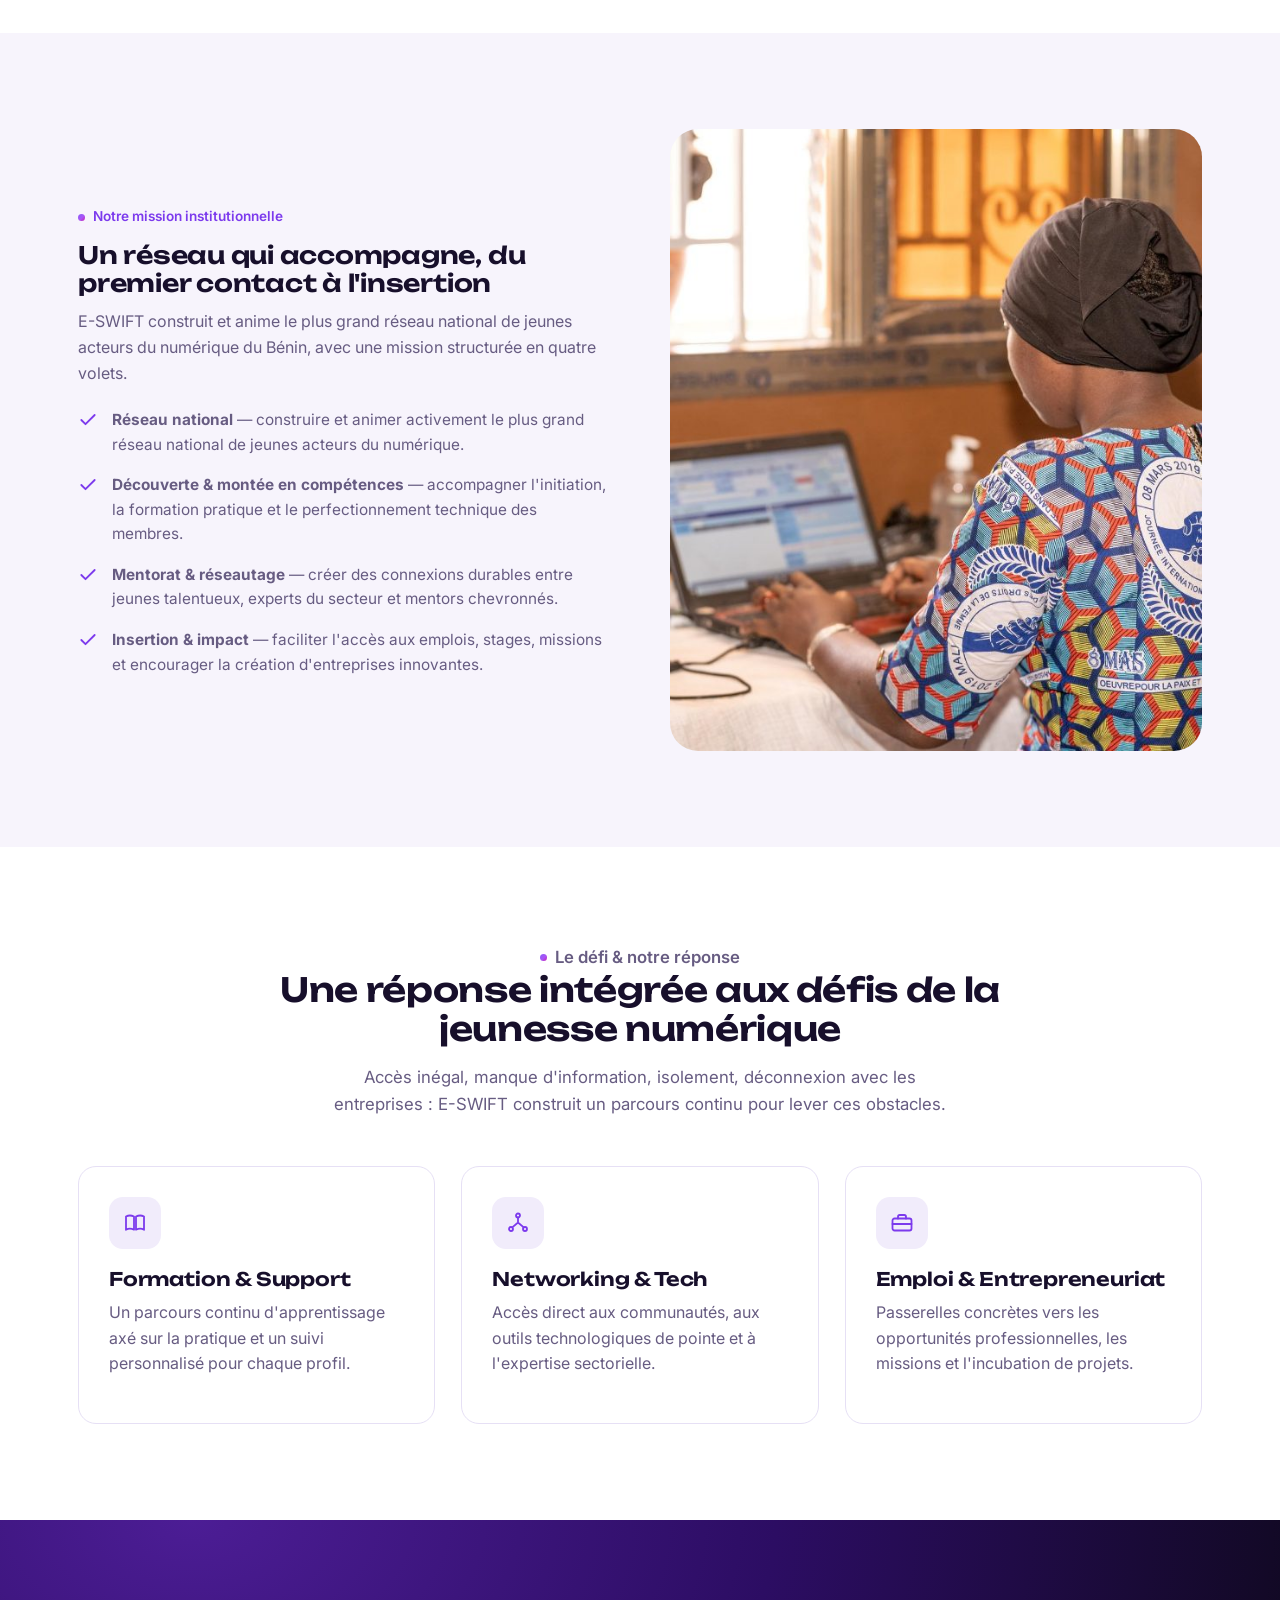
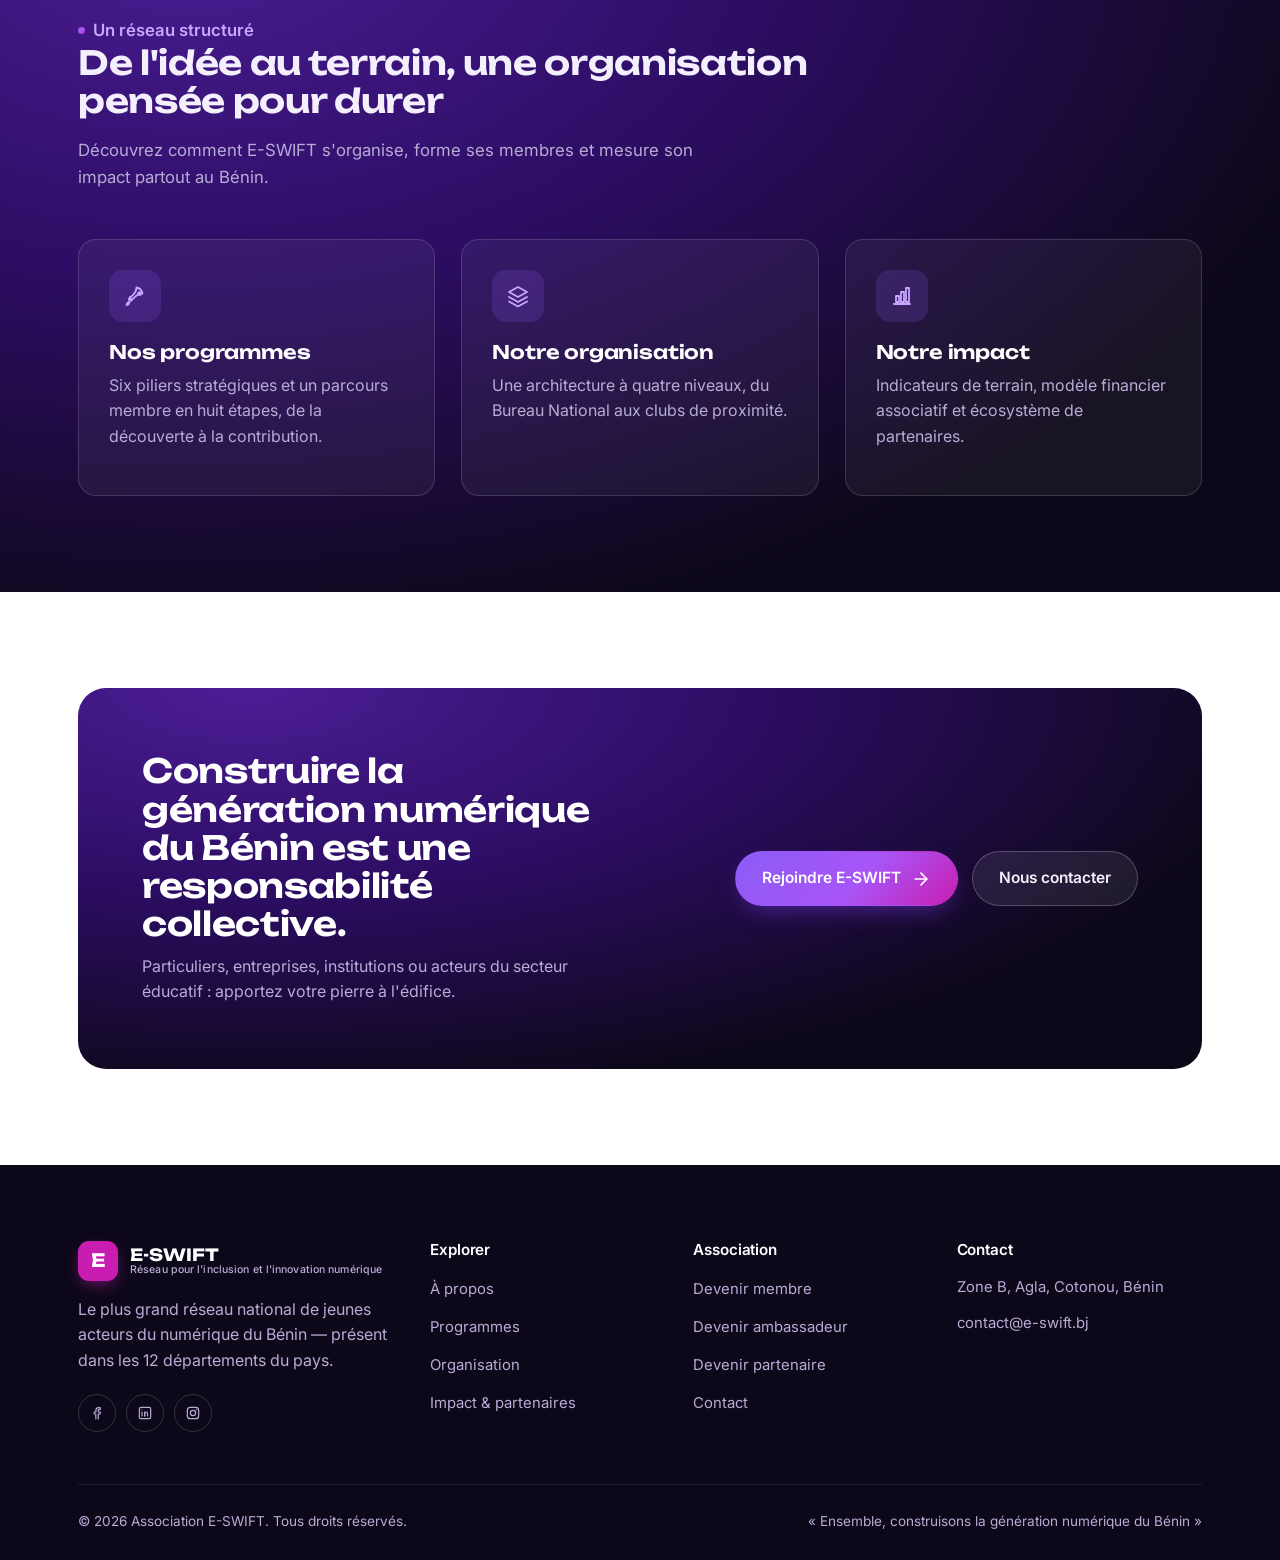
==== commit 0eb6adf3: "Retire E-SWIFT du texte sous le logo (garde uniquement Reseau pour l'inclusion et l'innovation numer" ====
--- a/index.html
+++ b/index.html
@@ -17,7 +17,7 @@
   <div class="container">
     <a href="/" class="brand" aria-label="Association E-SWIFT — accueil">
       <span class="brand-mark">E</span>
-      <span class="brand-word">E-SWIFT<span>ESWIFT, Réseau pour l'inclusion et l'innovation numérique</span></span>
+      <span class="brand-word">E-SWIFT<span>Réseau pour l'inclusion et l'innovation numérique</span></span>
     </a>
     <nav class="nav-desktop" aria-label="Navigation principale">
       <a href="/" class="active">Accueil</a>
@@ -207,7 +207,7 @@
       <div class="footer-brand">
         <div class="brand">
           <span class="brand-mark">E</span>
-          <span class="brand-word">E-SWIFT<span>ESWIFT, Réseau pour l'inclusion et l'innovation numérique</span></span>
+          <span class="brand-word">E-SWIFT<span>Réseau pour l'inclusion et l'innovation numérique</span></span>
         </div>
         <p>Le plus grand réseau national de jeunes acteurs du numérique du Bénin — présent dans les 12 départements du pays.</p>
         <div class="footer-social">
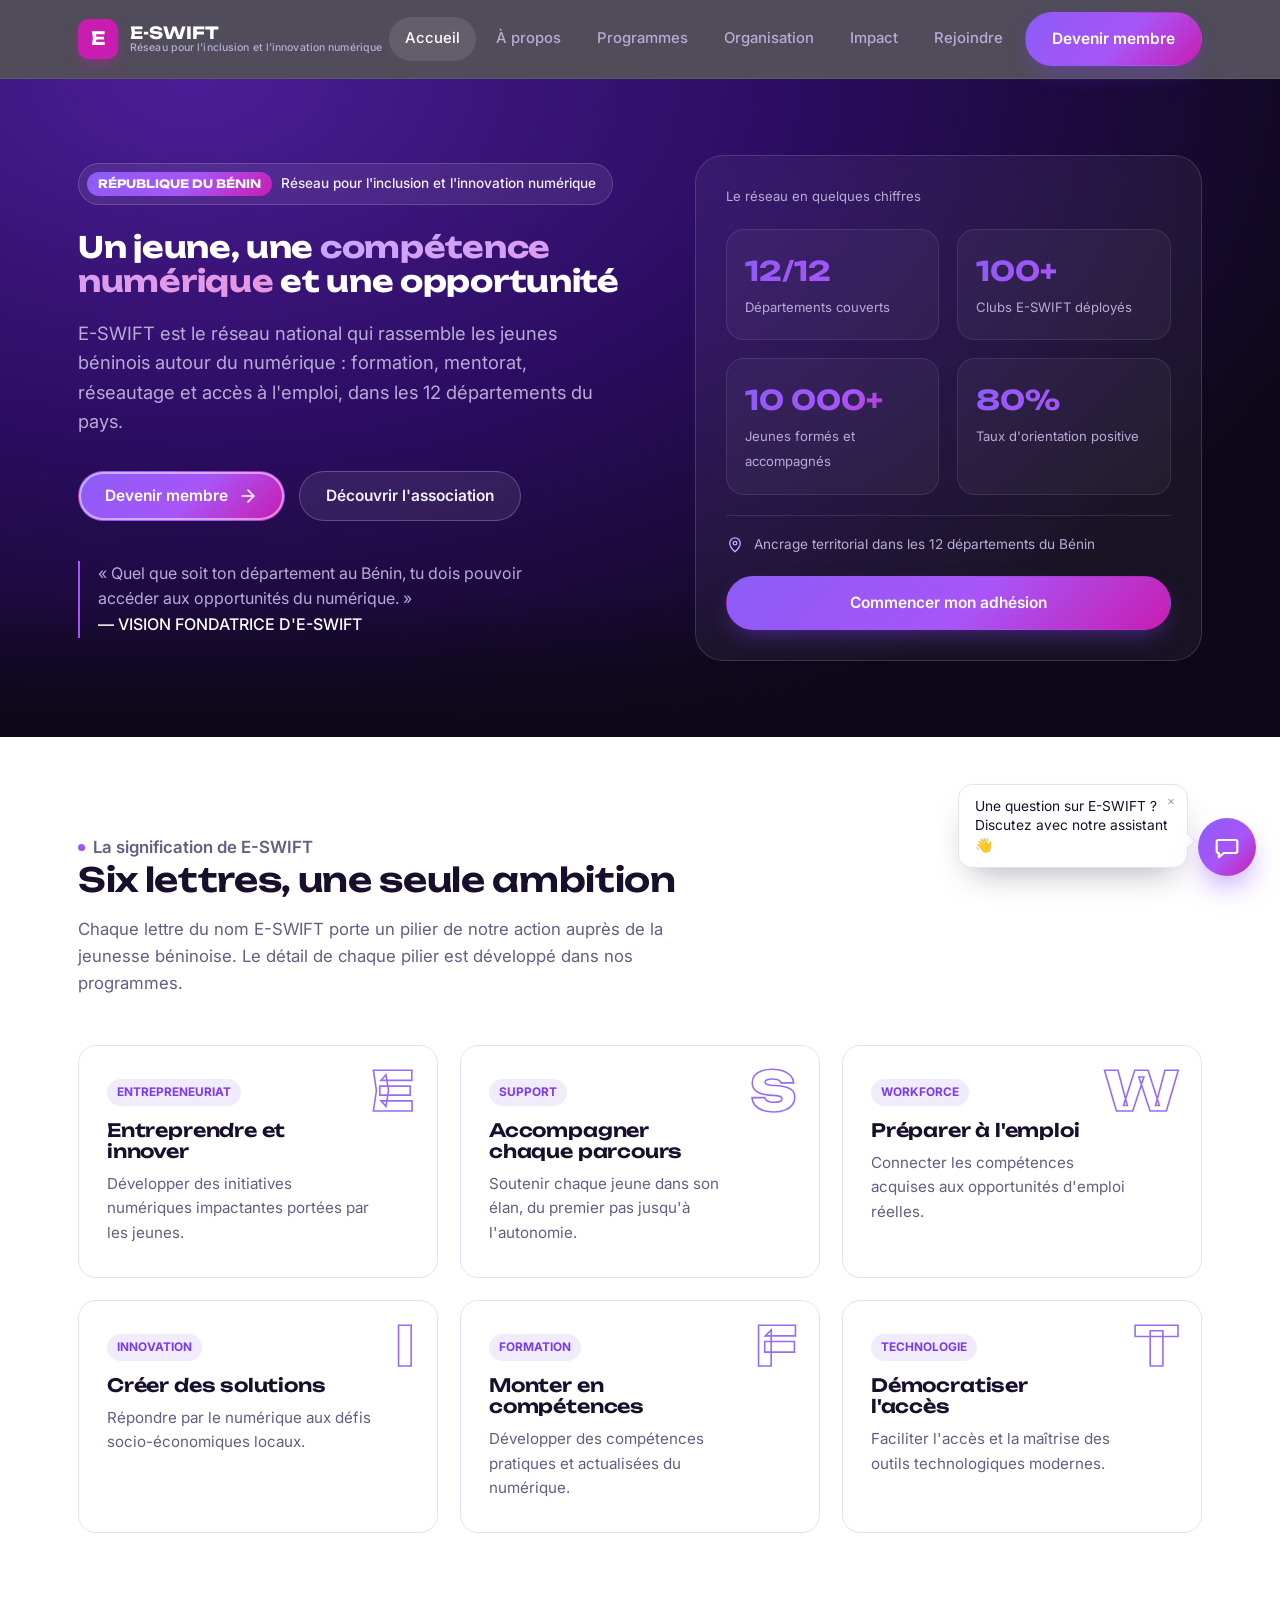
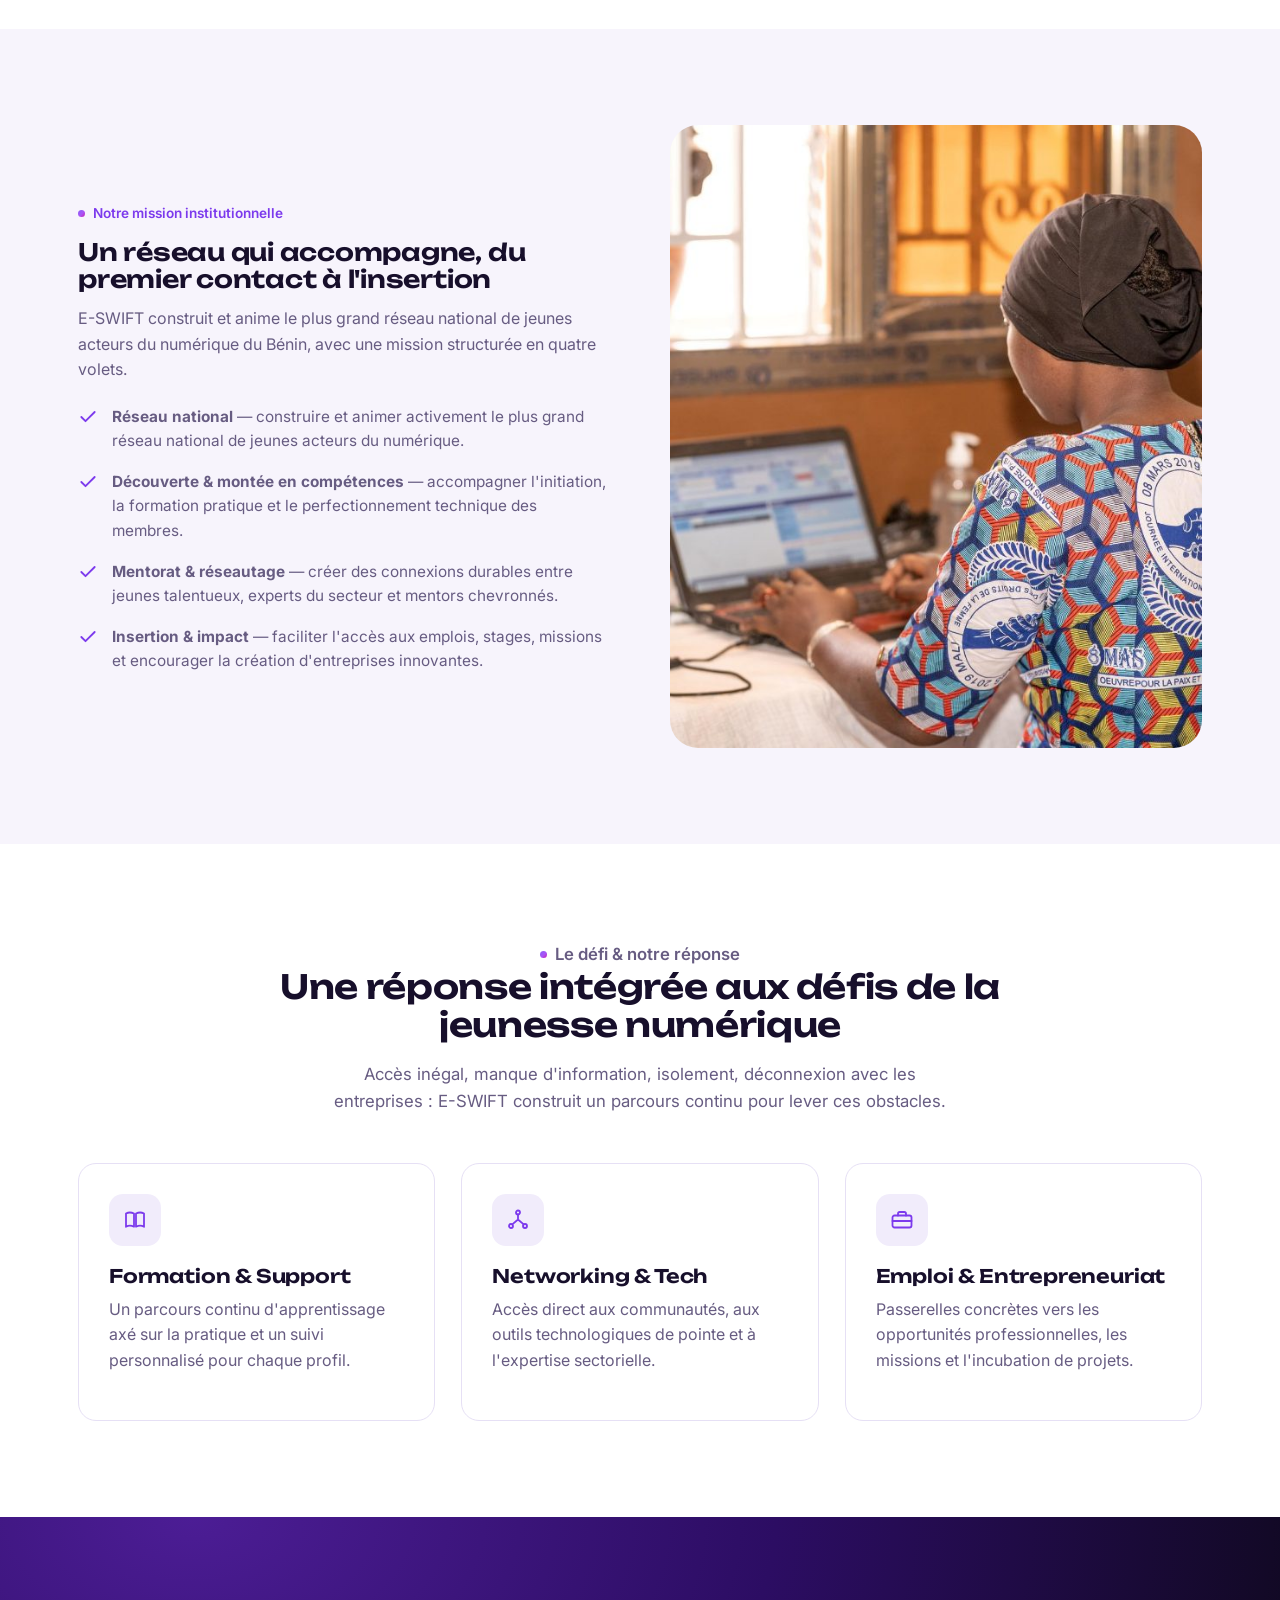
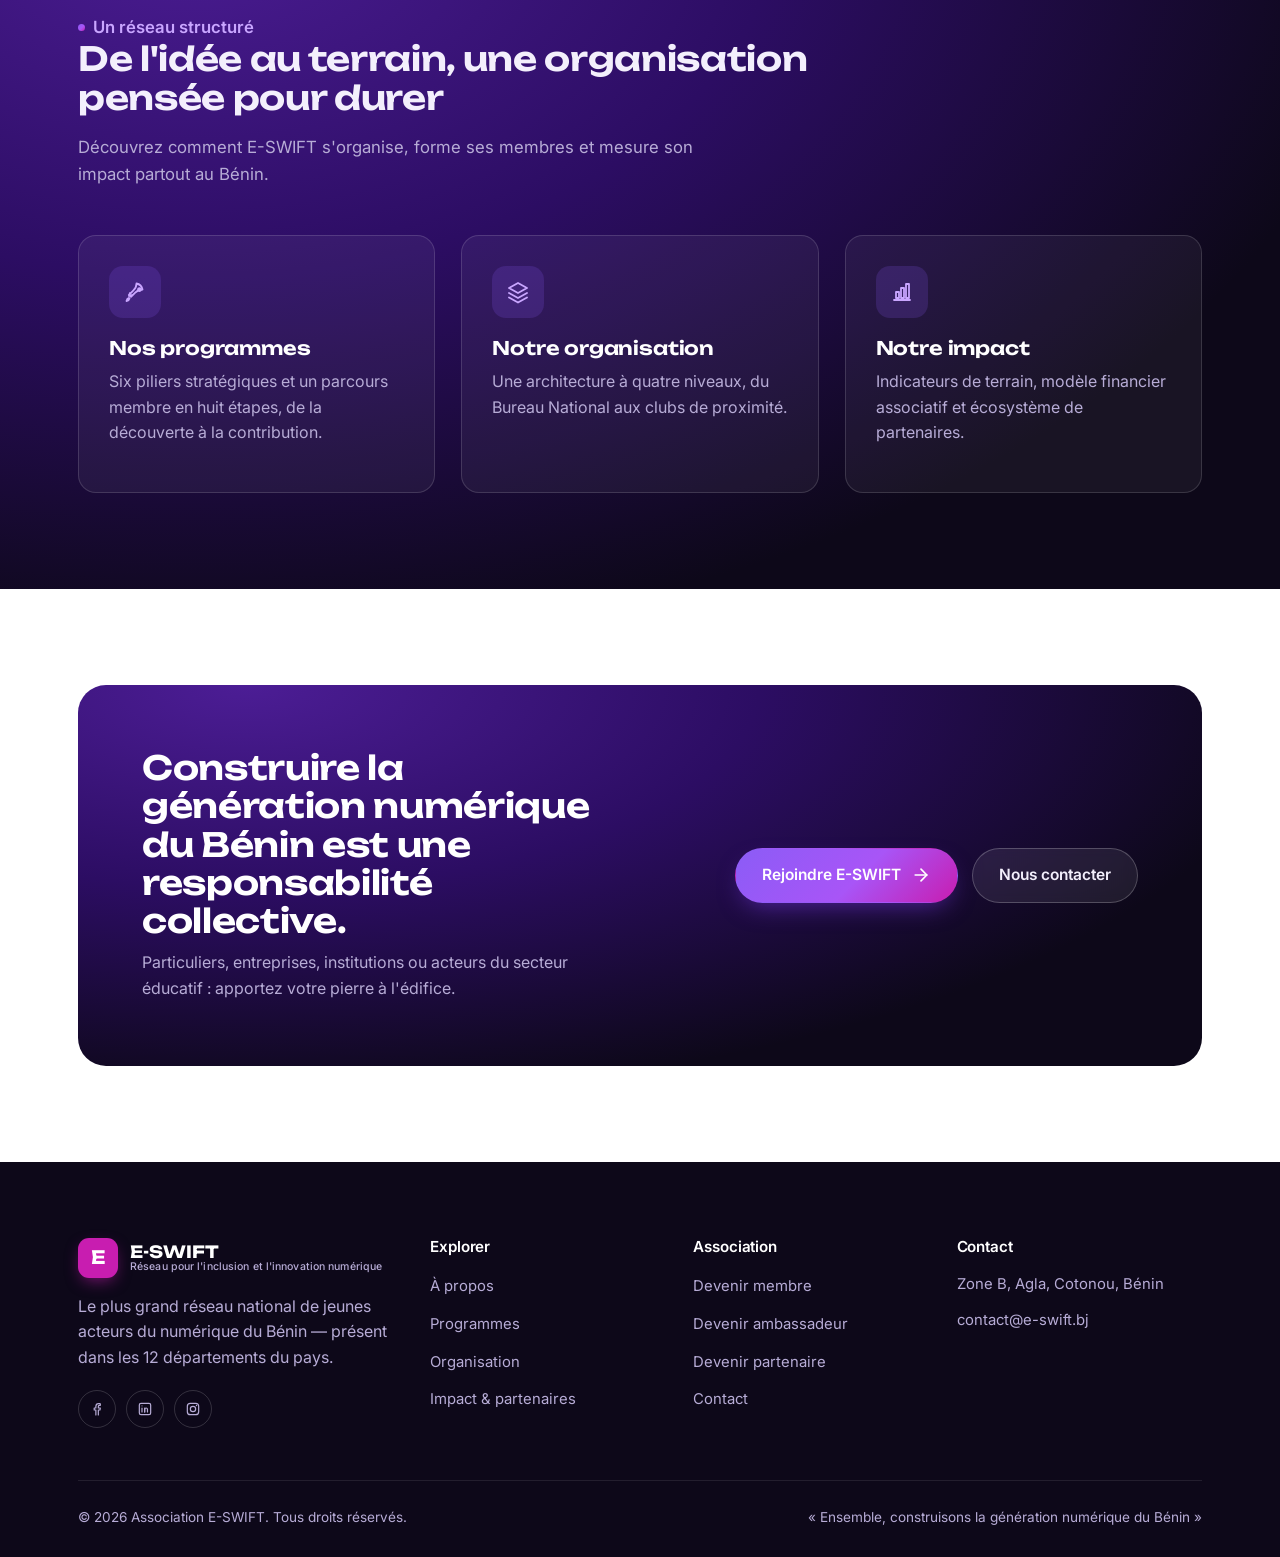
==== commit 426a113e: "Retire aussi ESWIFT du badge hero accueil pour coherence avec header/footer" ====
--- a/index.html
+++ b/index.html
@@ -50,7 +50,7 @@
   <div class="container">
     <div class="hero-inner">
       <div class="reveal is-visible">
-        <div class="hero-kicker"><b>RÉPUBLIQUE DU BÉNIN</b> ESWIFT, Réseau pour l'inclusion et l'innovation numérique</div>
+        <div class="hero-kicker"><b>RÉPUBLIQUE DU BÉNIN</b> Réseau pour l'inclusion et l'innovation numérique</div>
         <h1>Un jeune, une <em>compétence numérique</em> et une opportunité</h1>
         <p class="hero-lede">E-SWIFT est le réseau national qui rassemble les jeunes béninois autour du numérique : formation, mentorat, réseautage et accès à l'emploi, dans les 12 départements du pays.</p>
         <div class="hero-cta">
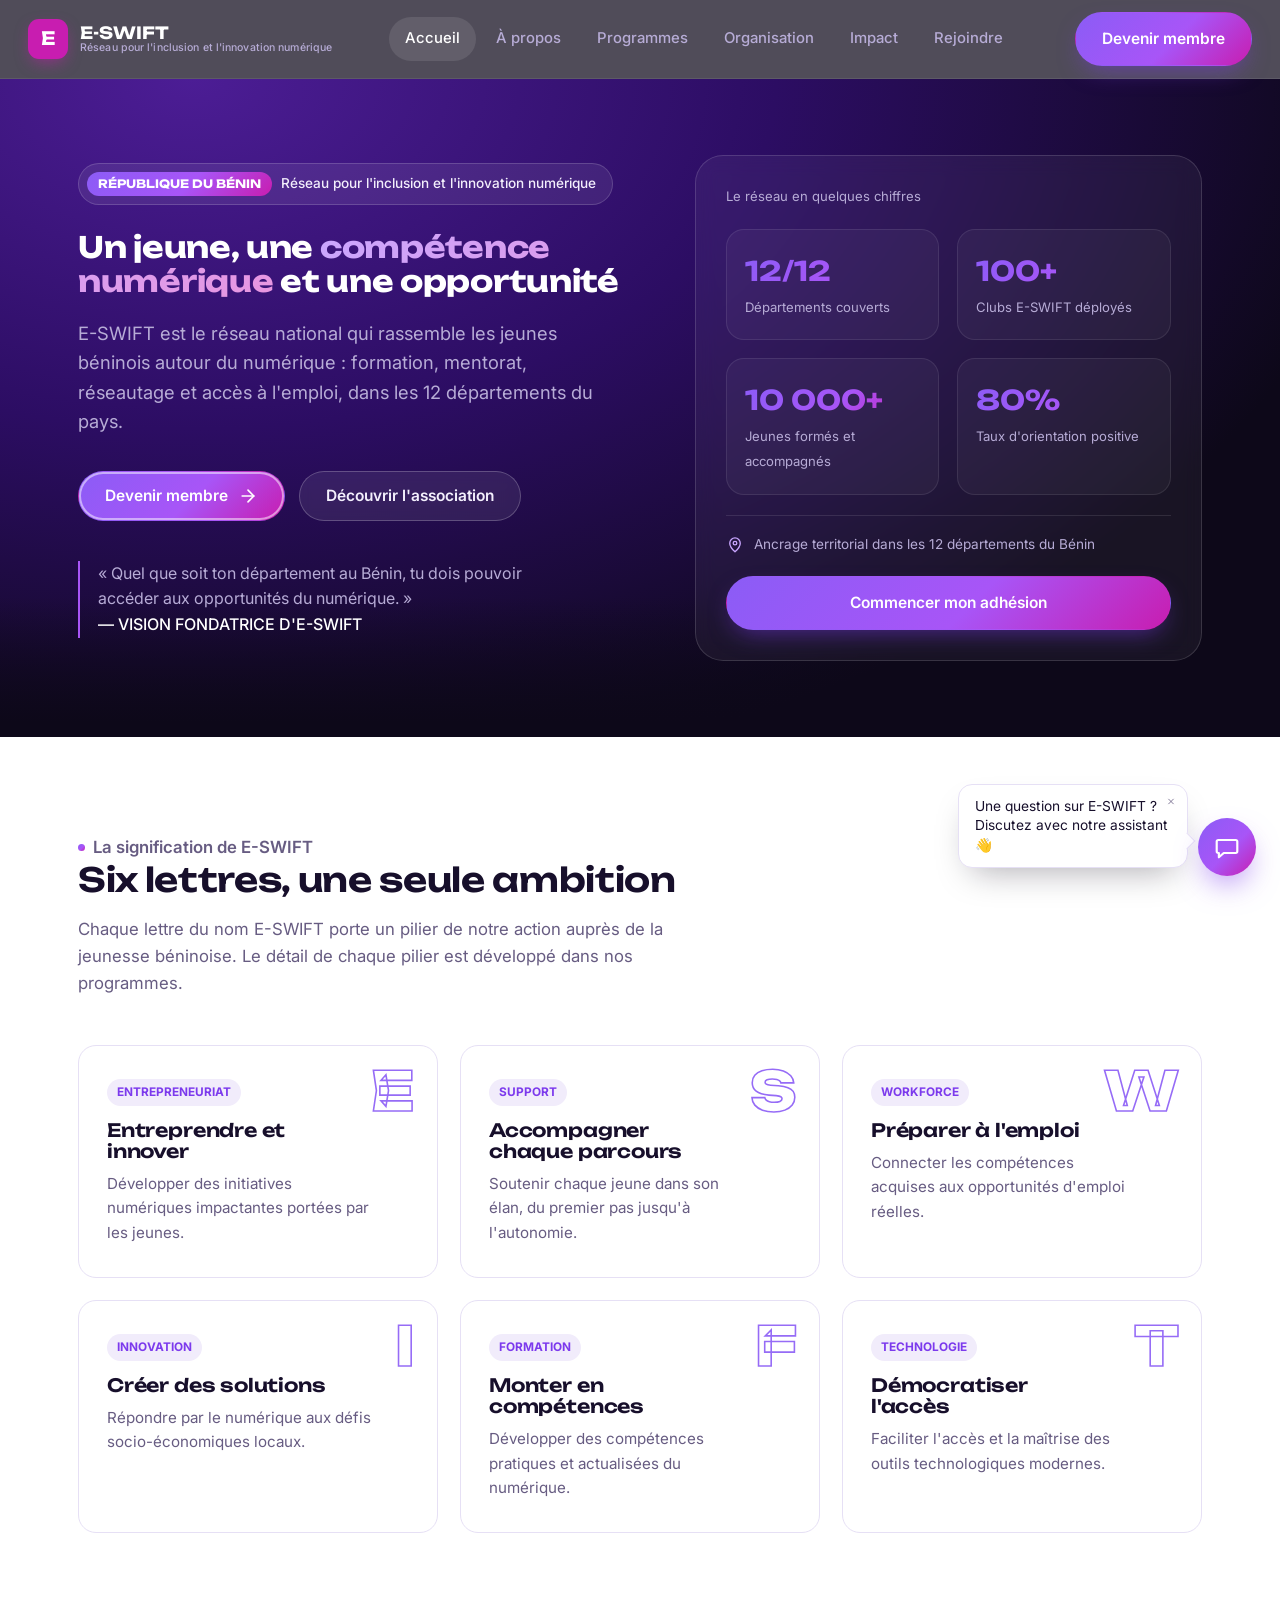
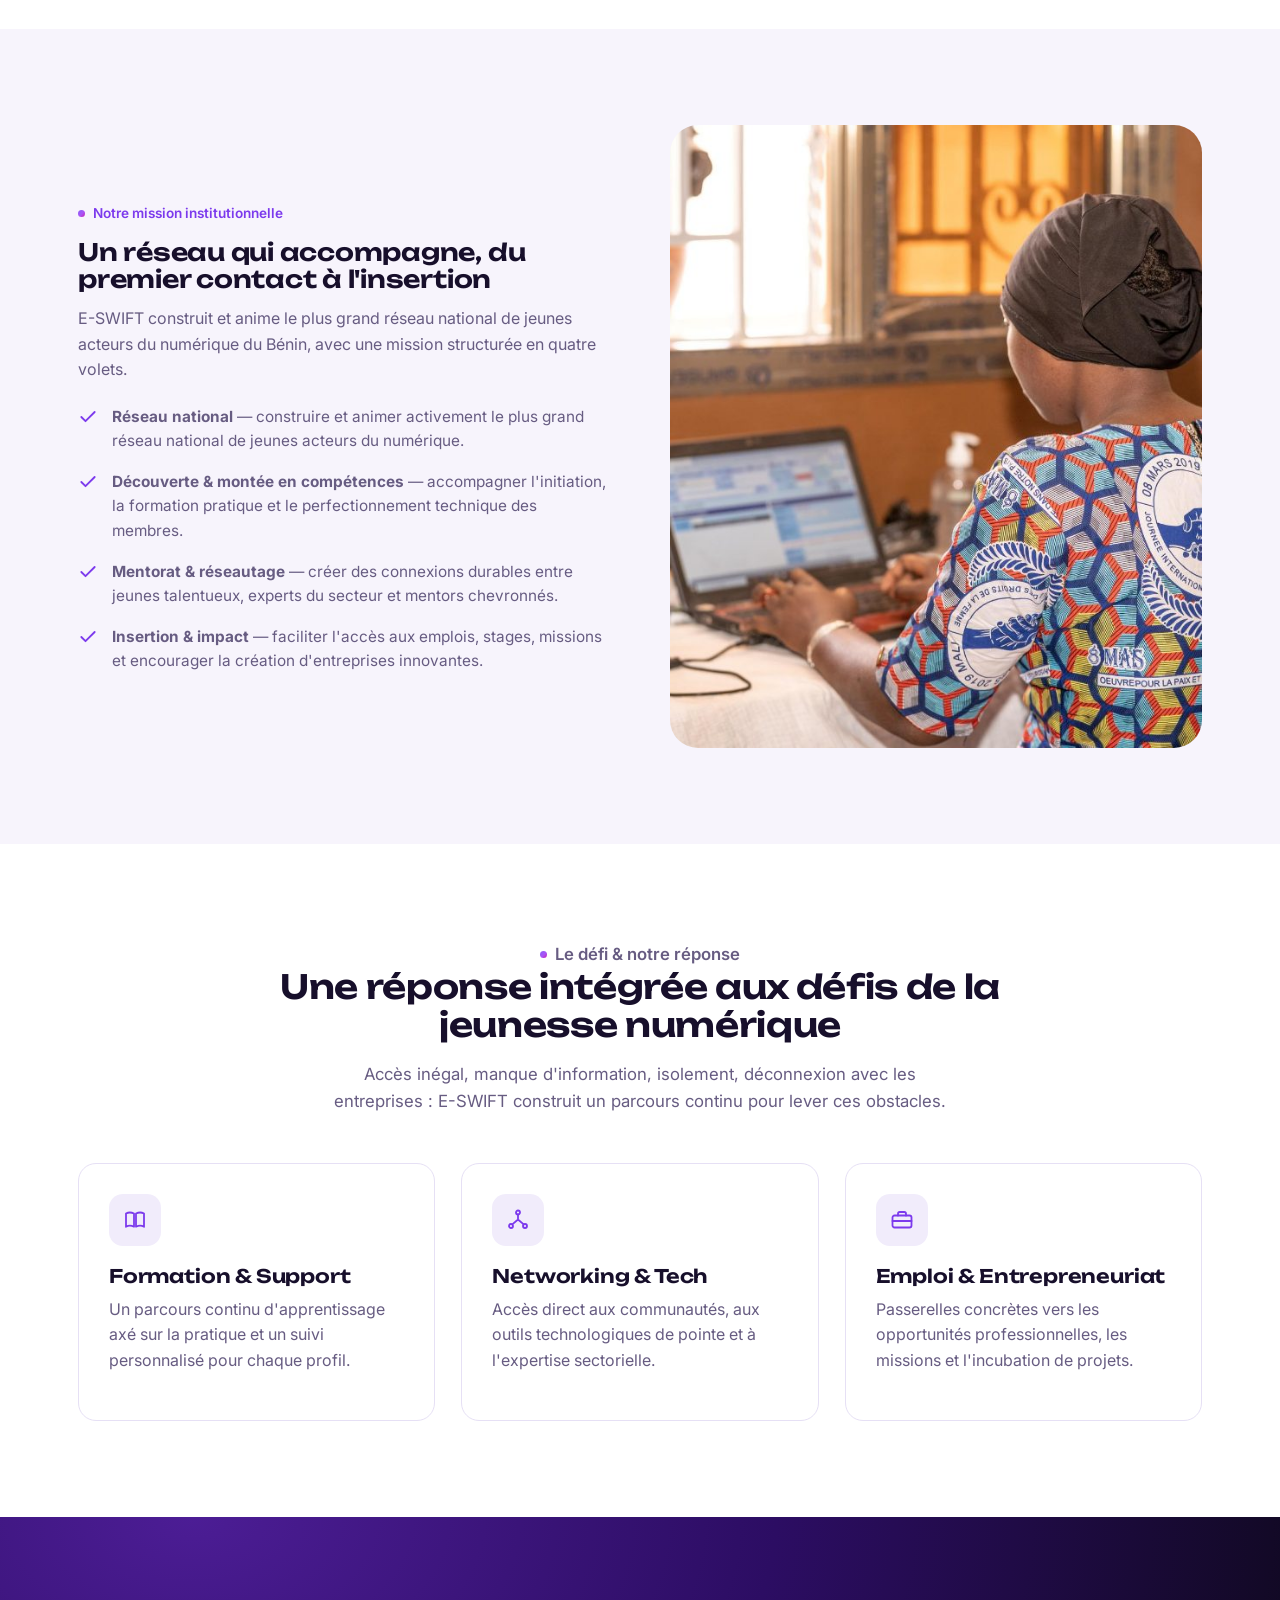
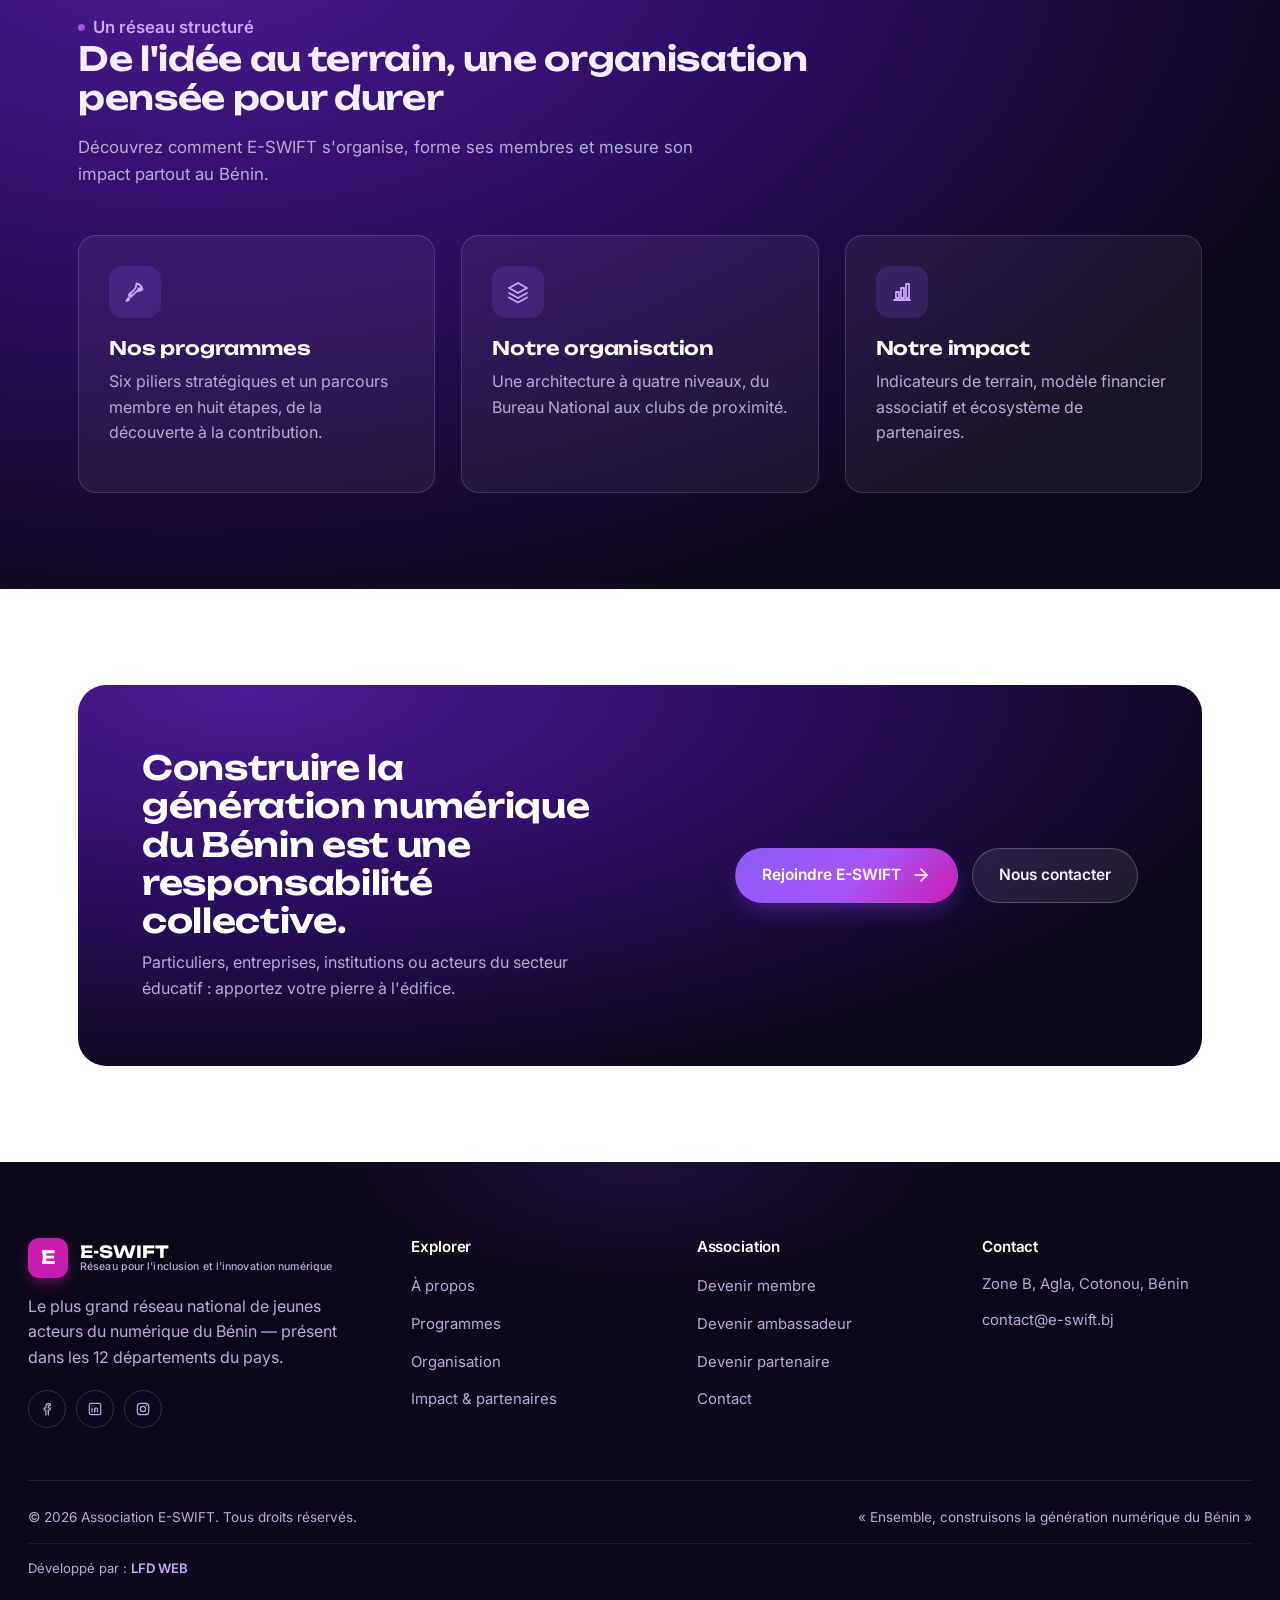
==== commit 08e3a5cb: "Masque le badge hero sur mobile, inverse ordre citation/copyright sur mobile, ajoute credit Developp" ====
--- a/index.html
+++ b/index.html
@@ -245,6 +245,9 @@
     <div class="footer-bottom">
       <span>© <span data-year></span> Association E-SWIFT. Tous droits réservés.</span>
       <span>« Ensemble, construisons la génération numérique du Bénin »</span>
+    </div>
+    <div class="footer-credit">
+      <span>Développé par : <a href="https://www.lfdweb.com/" target="_blank" rel="noopener">LFD WEB</a></span>
     </div>
   </div>
 </footer>
--- a/assets/css/styles.css
+++ b/assets/css/styles.css
@@ -41,6 +41,7 @@
   --ease: cubic-bezier(.22,.61,.36,1);
 
   --container: 1180px;
+  --container-wide: 1440px;
 }
 
 *, *::before, *::after{ box-sizing: border-box; }
@@ -83,6 +84,15 @@
   max-width: var(--container);
   margin: 0 auto;
   padding: 0 28px;
+}
+/* Le header et le footer utilisent un conteneur plus large : leur contenu
+   (nav, colonnes) doit occuper l'espace sur les très grands écrans plutôt
+   que de laisser des bandes vides de part et d'autre. */
+.site-header .container, .site-footer .container{
+  max-width: var(--container-wide);
+}
+@media (min-width: 1800px){
+  :root{ --container: 1320px; --container-wide: 1680px; }
 }
 
 ::selection{ background: var(--purple); color: #fff; }
@@ -291,7 +301,19 @@
   background: var(--ink);
   color: var(--text-on-dark-muted);
   padding: 76px 0 28px;
-}
+  position: relative;
+  overflow: hidden;
+}
+.site-footer::before{
+  content: "";
+  position: absolute;
+  top: -180px; left: 50%;
+  transform: translateX(-50%);
+  width: 900px; height: 360px;
+  background: radial-gradient(closest-side, rgba(124,58,237,.16), transparent 70%);
+  pointer-events: none;
+}
+.site-footer .container{ position: relative; z-index: 1; }
 .footer-grid{
   display: grid;
   grid-template-columns: 1.4fr 1fr 1fr 1.1fr;
@@ -332,12 +354,23 @@
   padding-top: 26px;
   font-size: .85rem;
 }
+.footer-credit{
+  margin-top: 14px;
+  padding-top: 14px;
+  border-top: 1px solid rgba(255,255,255,.08);
+  font-size: .82rem;
+  color: var(--text-on-dark-muted);
+}
+.footer-credit a{ color: #C9A6FF; font-weight: 600; }
+.footer-credit a:hover{ color: #fff; }
 
 @media (max-width: 860px){
   .footer-grid{ grid-template-columns: 1fr 1fr; }
 }
 @media (max-width: 560px){
   .footer-grid{ grid-template-columns: 1fr; gap: 32px; }
+  /* Sur mobile, la citation doit apparaître au-dessus du copyright */
+  .footer-bottom{ flex-direction: column-reverse; align-items: flex-start; gap: 8px; }
 }
 
 /* =========================================================
@@ -384,6 +417,9 @@
   padding: 3px 11px;
   font-family:'Unbounded',sans-serif;
   font-size: .72rem;
+}
+@media (max-width: 620px){
+  .hero-kicker{ display: none; }
 }
 .hero h1{
   font-size: clamp(1.6rem, 2.3vw, 2.15rem);
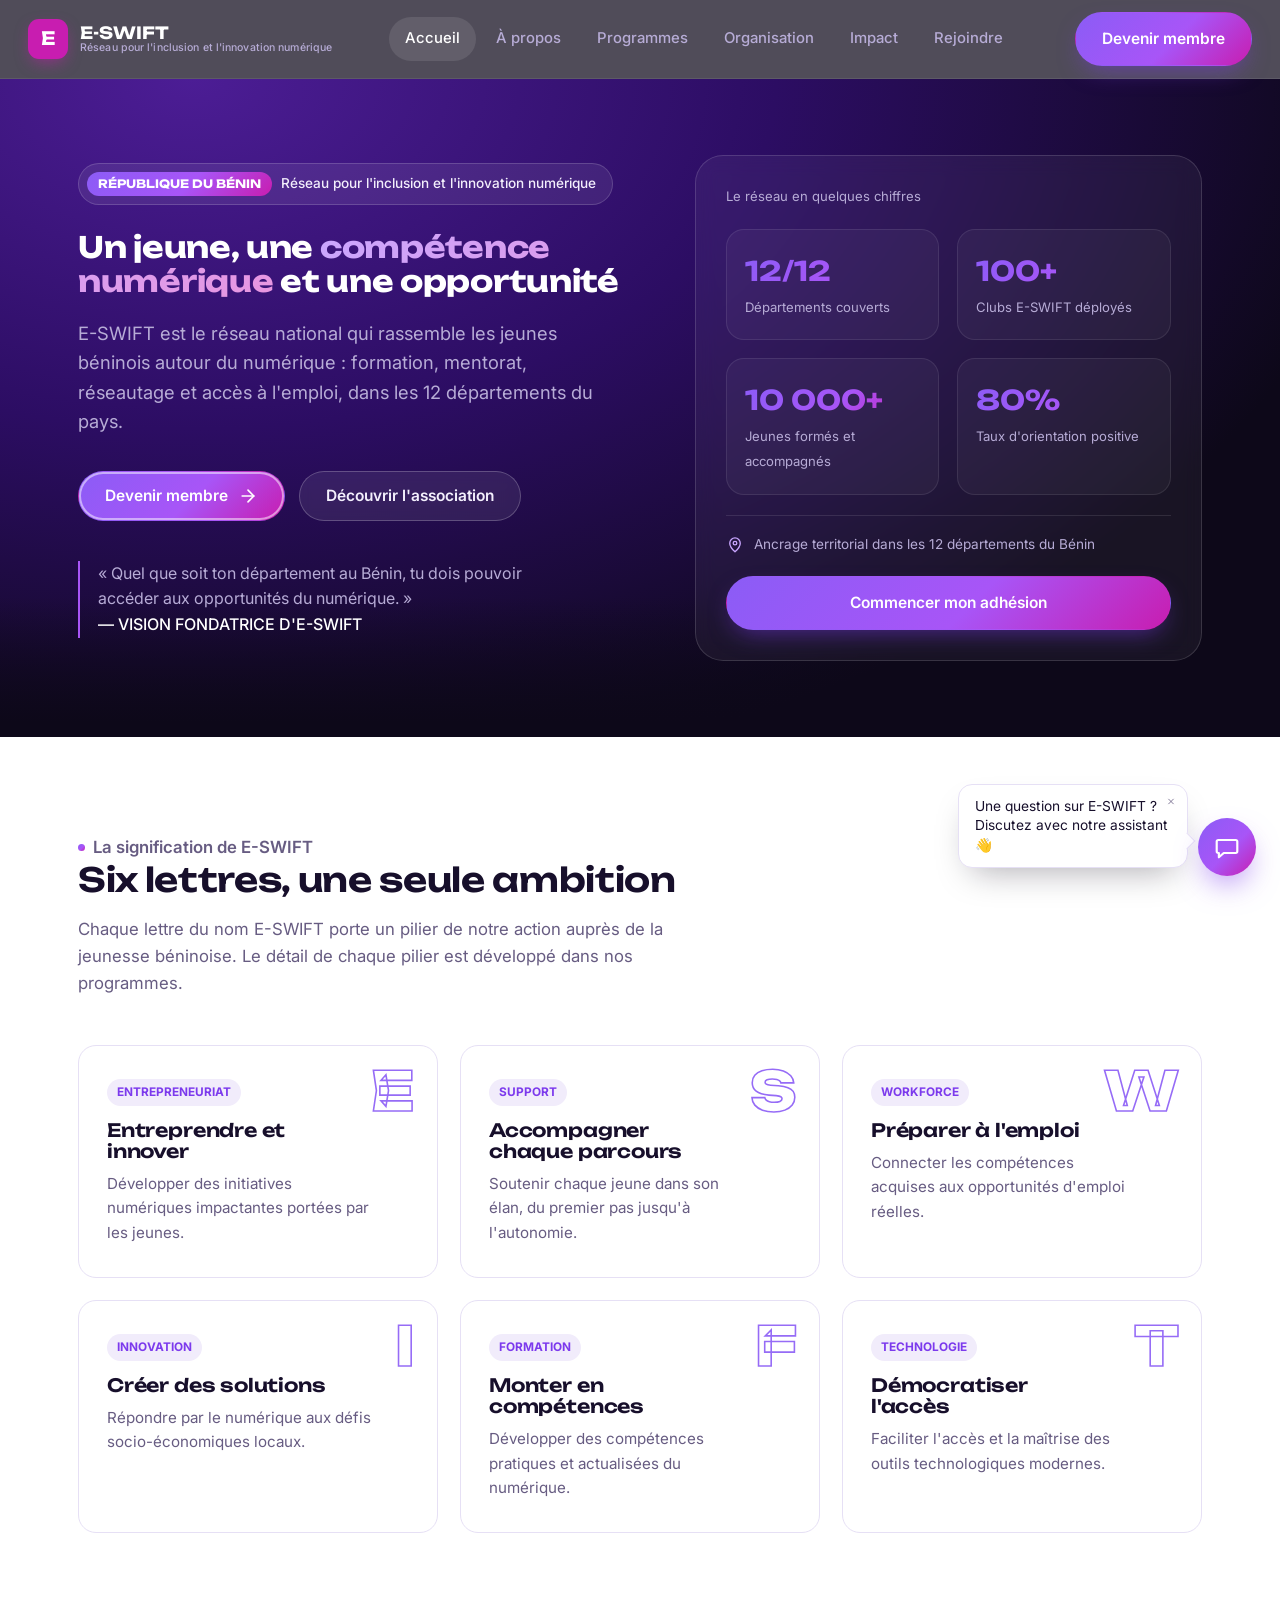
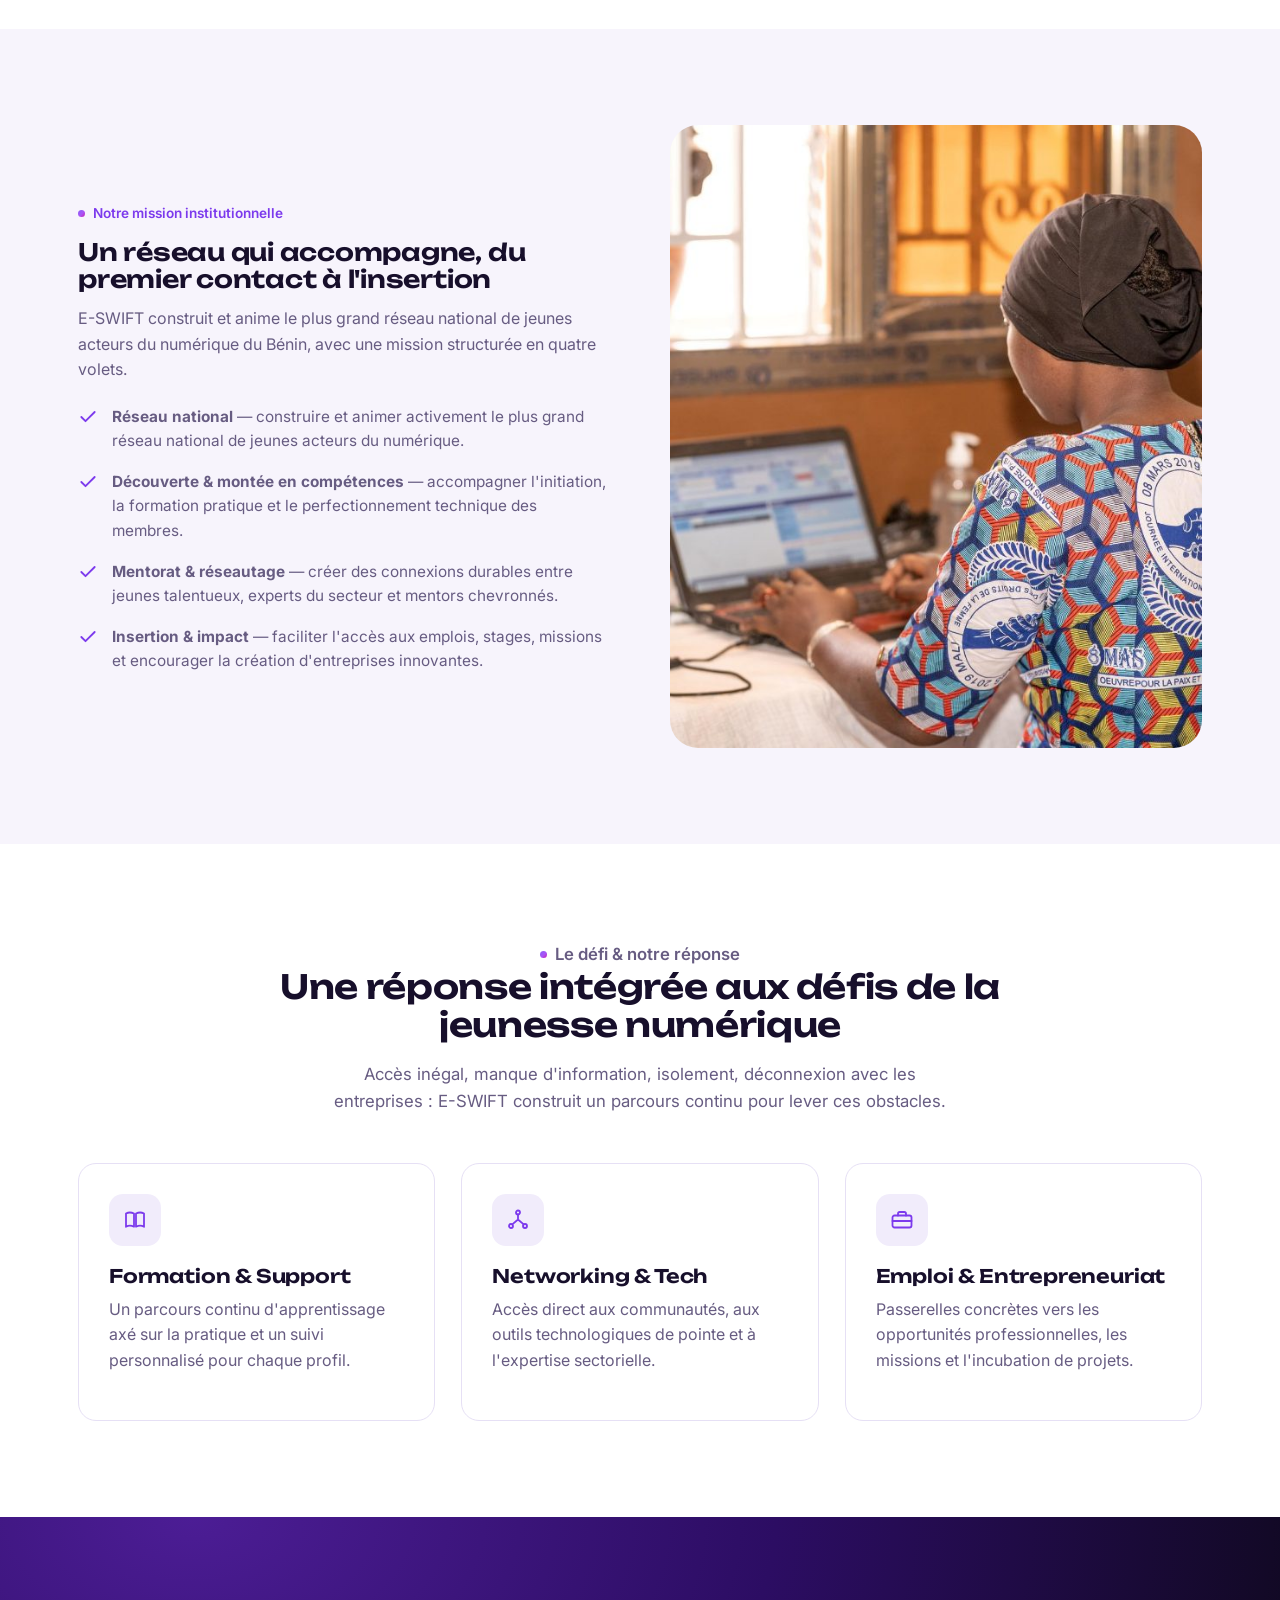
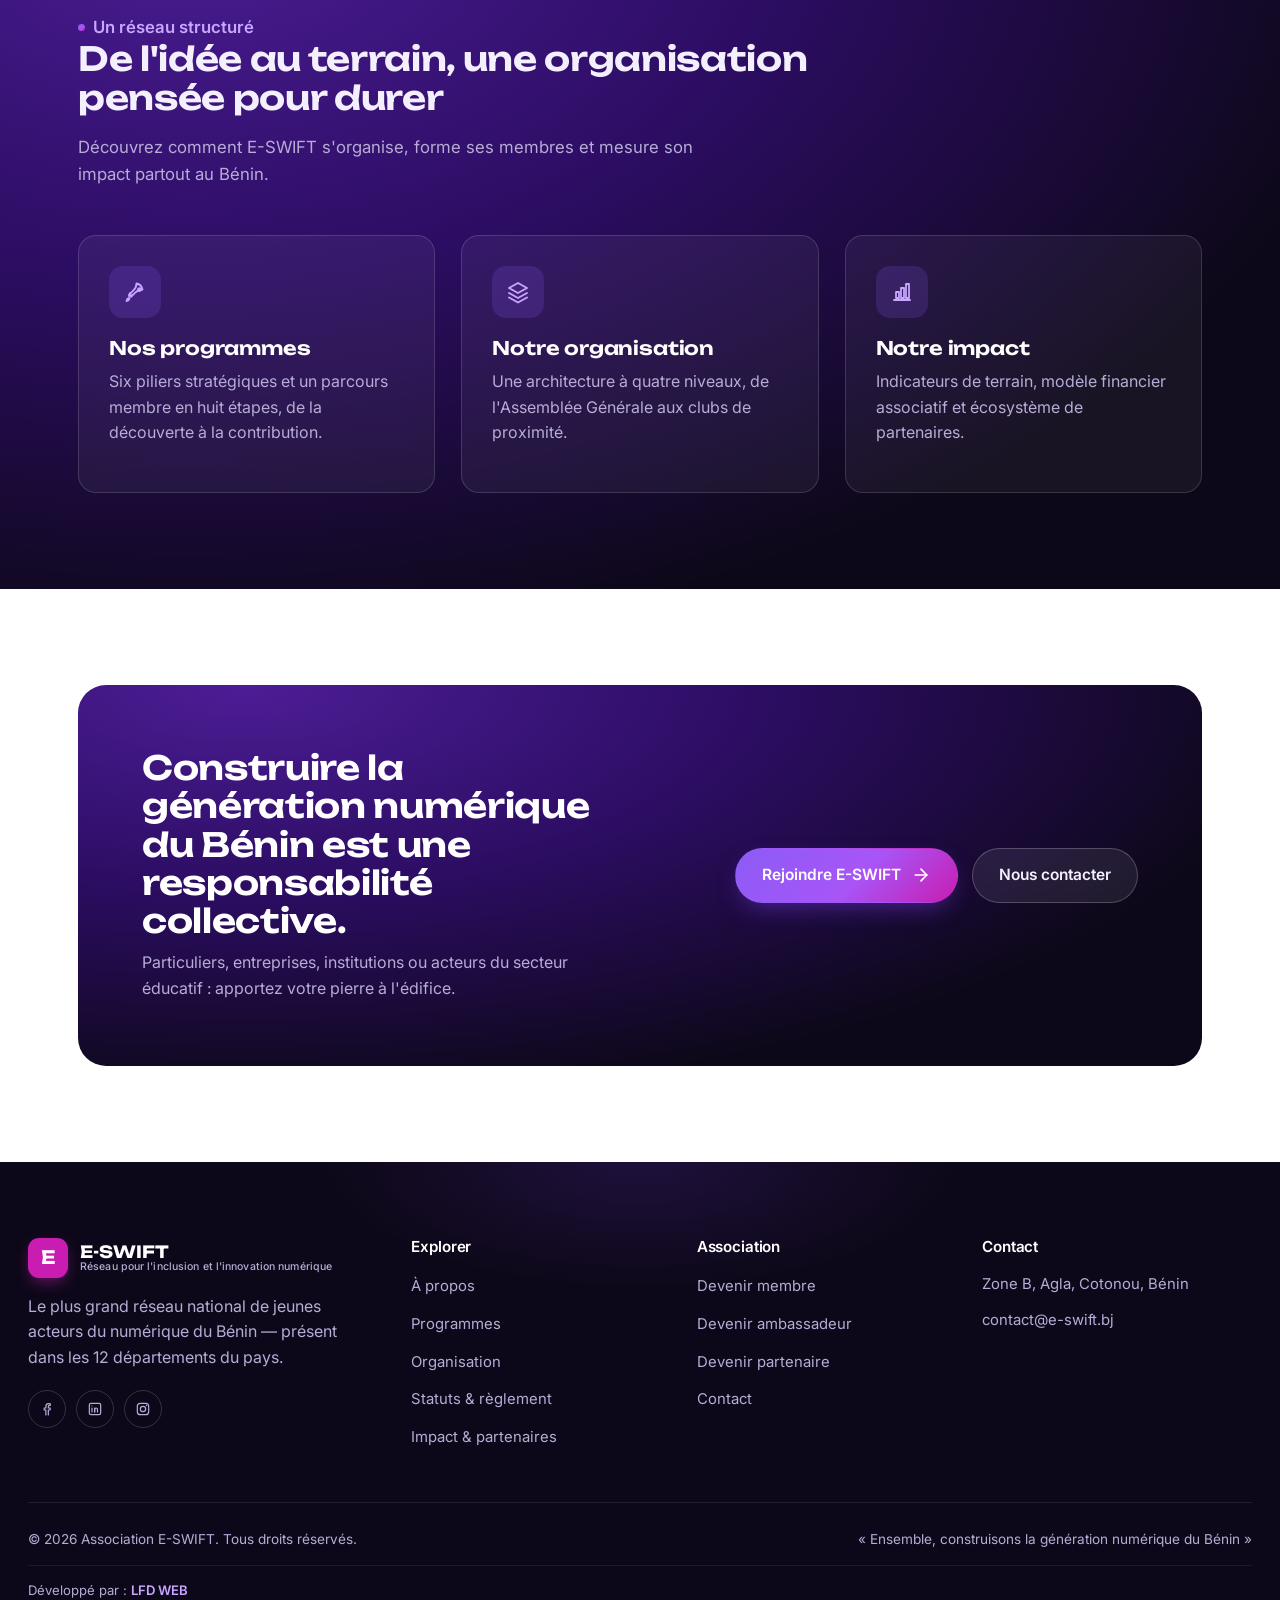
==== commit cad01740: "Met a jour le site avec les Statuts et le Reglement interieur: organisation (AG, 10 fonctions du Bur" ====
--- a/index.html
+++ b/index.html
@@ -174,7 +174,7 @@
       <a href="/organisation/" class="card reveal" style="background:rgba(255,255,255,.05); border-color:rgba(255,255,255,.14);">
         <div class="icon-tile" style="background:rgba(139,92,246,.18); color:#C9A6FF;"><svg viewBox="0 0 24 24" fill="none" stroke="currentColor" stroke-width="1.8" stroke-linecap="round" stroke-linejoin="round"><polygon points="12 3 21 8 12 13 3 8 12 3"/><polyline points="3 13 12 18 21 13"/><polyline points="3 17.5 12 22.5 21 17.5"/></svg></div>
         <h3 style="color:#fff;">Notre organisation</h3>
-        <p style="color:var(--text-on-dark-muted);">Une architecture à quatre niveaux, du Bureau National aux clubs de proximité.</p>
+        <p style="color:var(--text-on-dark-muted);">Une architecture à quatre niveaux, de l'Assemblée Générale aux clubs de proximité.</p>
       </a>
       <a href="/impact/" class="card reveal" style="background:rgba(255,255,255,.05); border-color:rgba(255,255,255,.14);">
         <div class="icon-tile" style="background:rgba(139,92,246,.18); color:#C9A6FF;"><svg viewBox="0 0 24 24" fill="none" stroke="currentColor" stroke-width="1.8" stroke-linecap="round" stroke-linejoin="round"><line x1="4" y1="20" x2="20" y2="20"/><rect x="6" y="12" width="3" height="6"/><rect x="11" y="8" width="3" height="10"/><rect x="16" y="4" width="3" height="14"/></svg></div>
@@ -222,6 +222,7 @@
           <li><a href="/a-propos/">À propos</a></li>
           <li><a href="/programmes/">Programmes</a></li>
           <li><a href="/organisation/">Organisation</a></li>
+          <li><a href="/statuts/">Statuts &amp; règlement</a></li>
           <li><a href="/impact/">Impact &amp; partenaires</a></li>
         </ul>
       </div>
--- a/assets/css/styles.css
+++ b/assets/css/styles.css
@@ -650,6 +650,10 @@
 }
 @media (max-width: 940px){ .steps{ grid-template-columns: 1fr 1fr; } }
 @media (max-width: 560px){ .steps{ grid-template-columns: 1fr; } }
+.steps.steps-5{ grid-template-columns: repeat(5, 1fr); }
+@media (max-width: 1100px){ .steps.steps-5{ grid-template-columns: repeat(3, 1fr); } }
+@media (max-width: 760px){ .steps.steps-5{ grid-template-columns: 1fr 1fr; } }
+@media (max-width: 560px){ .steps.steps-5{ grid-template-columns: 1fr; } }
 .step{
   position: relative;
   padding: 26px 22px 22px;
